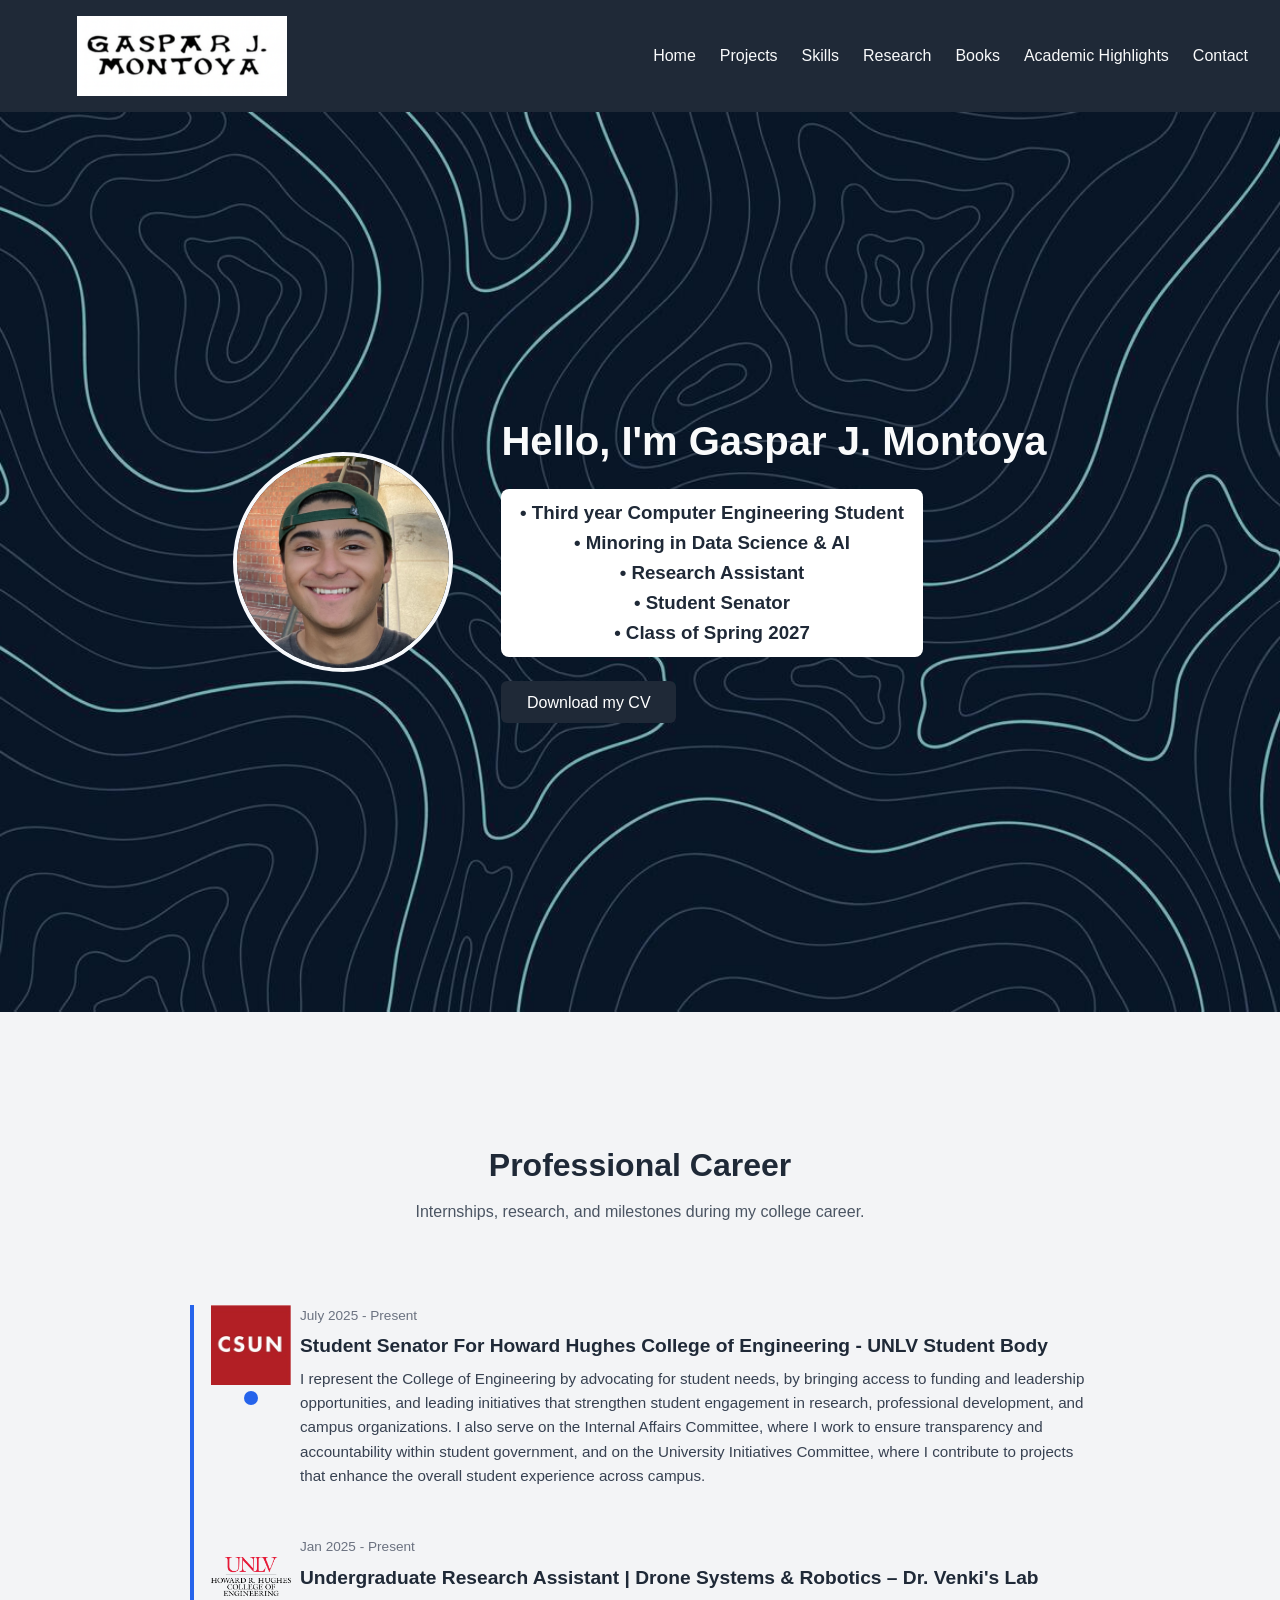
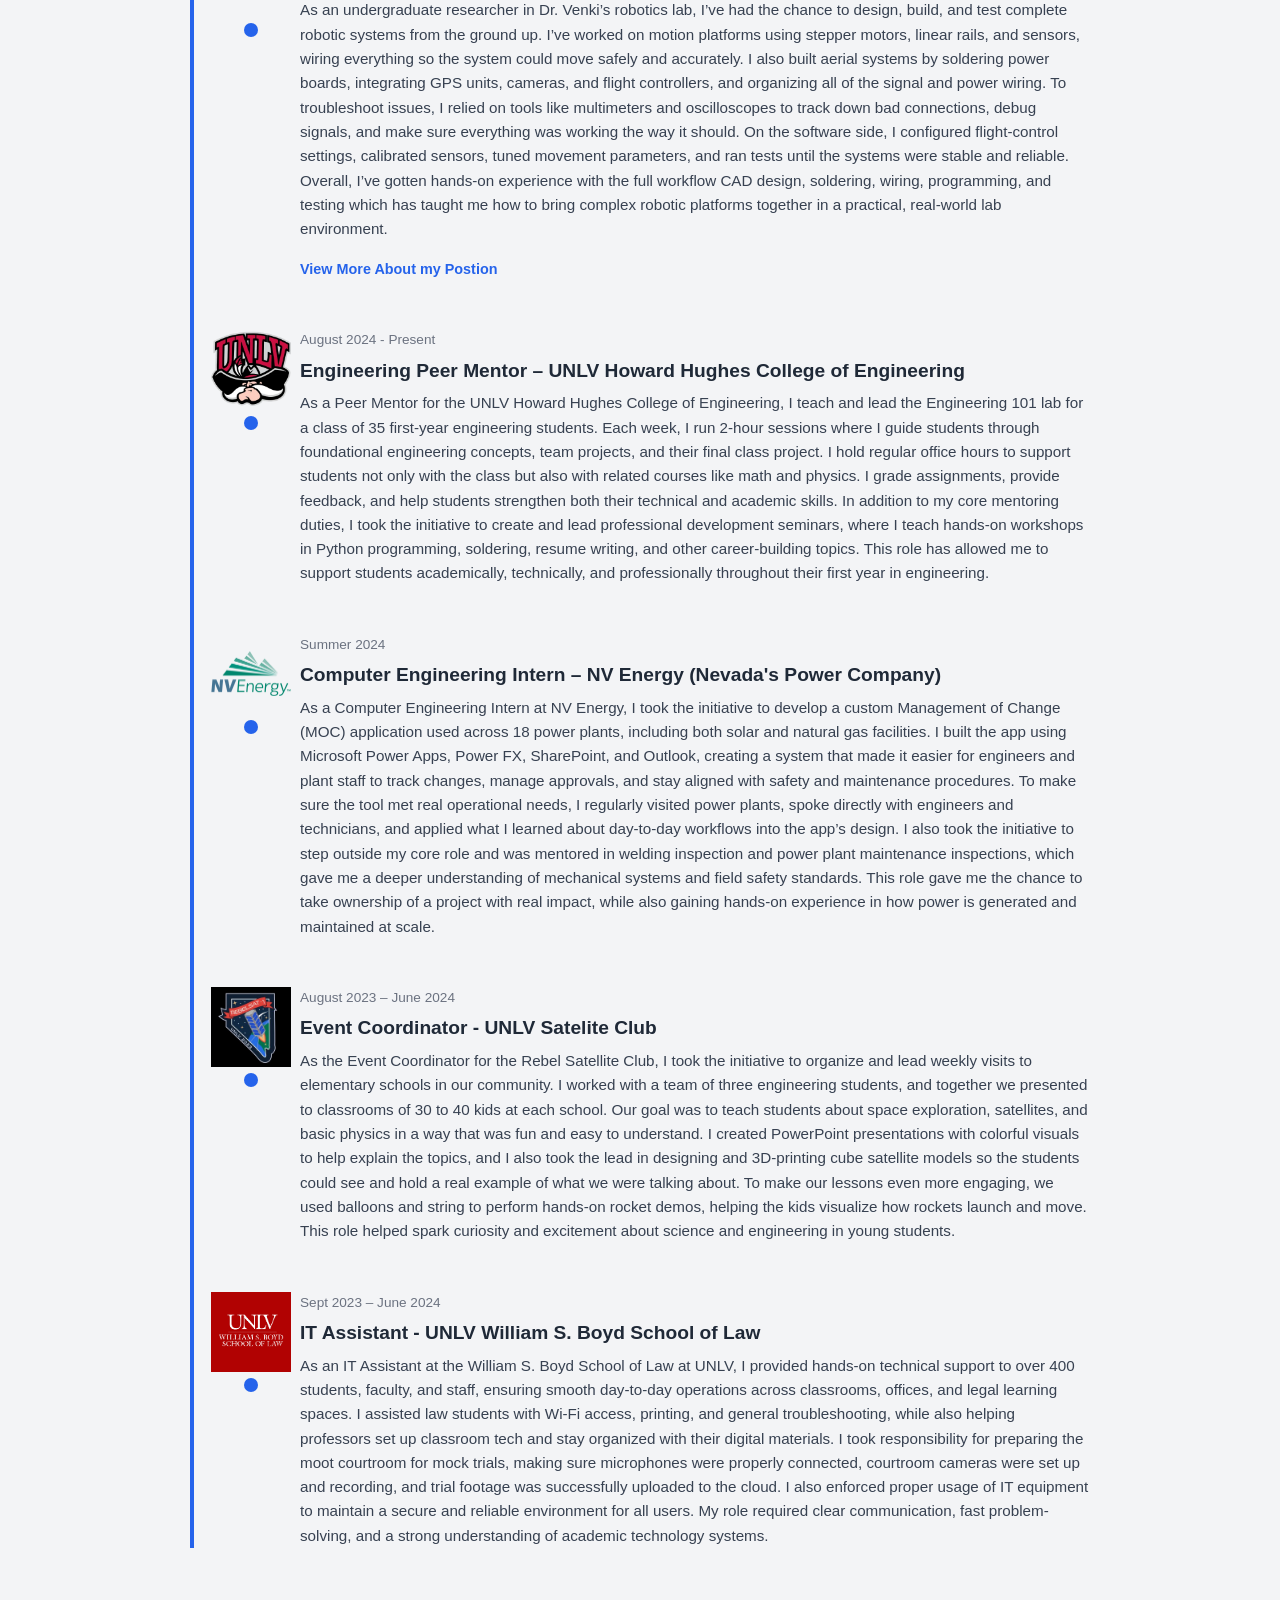
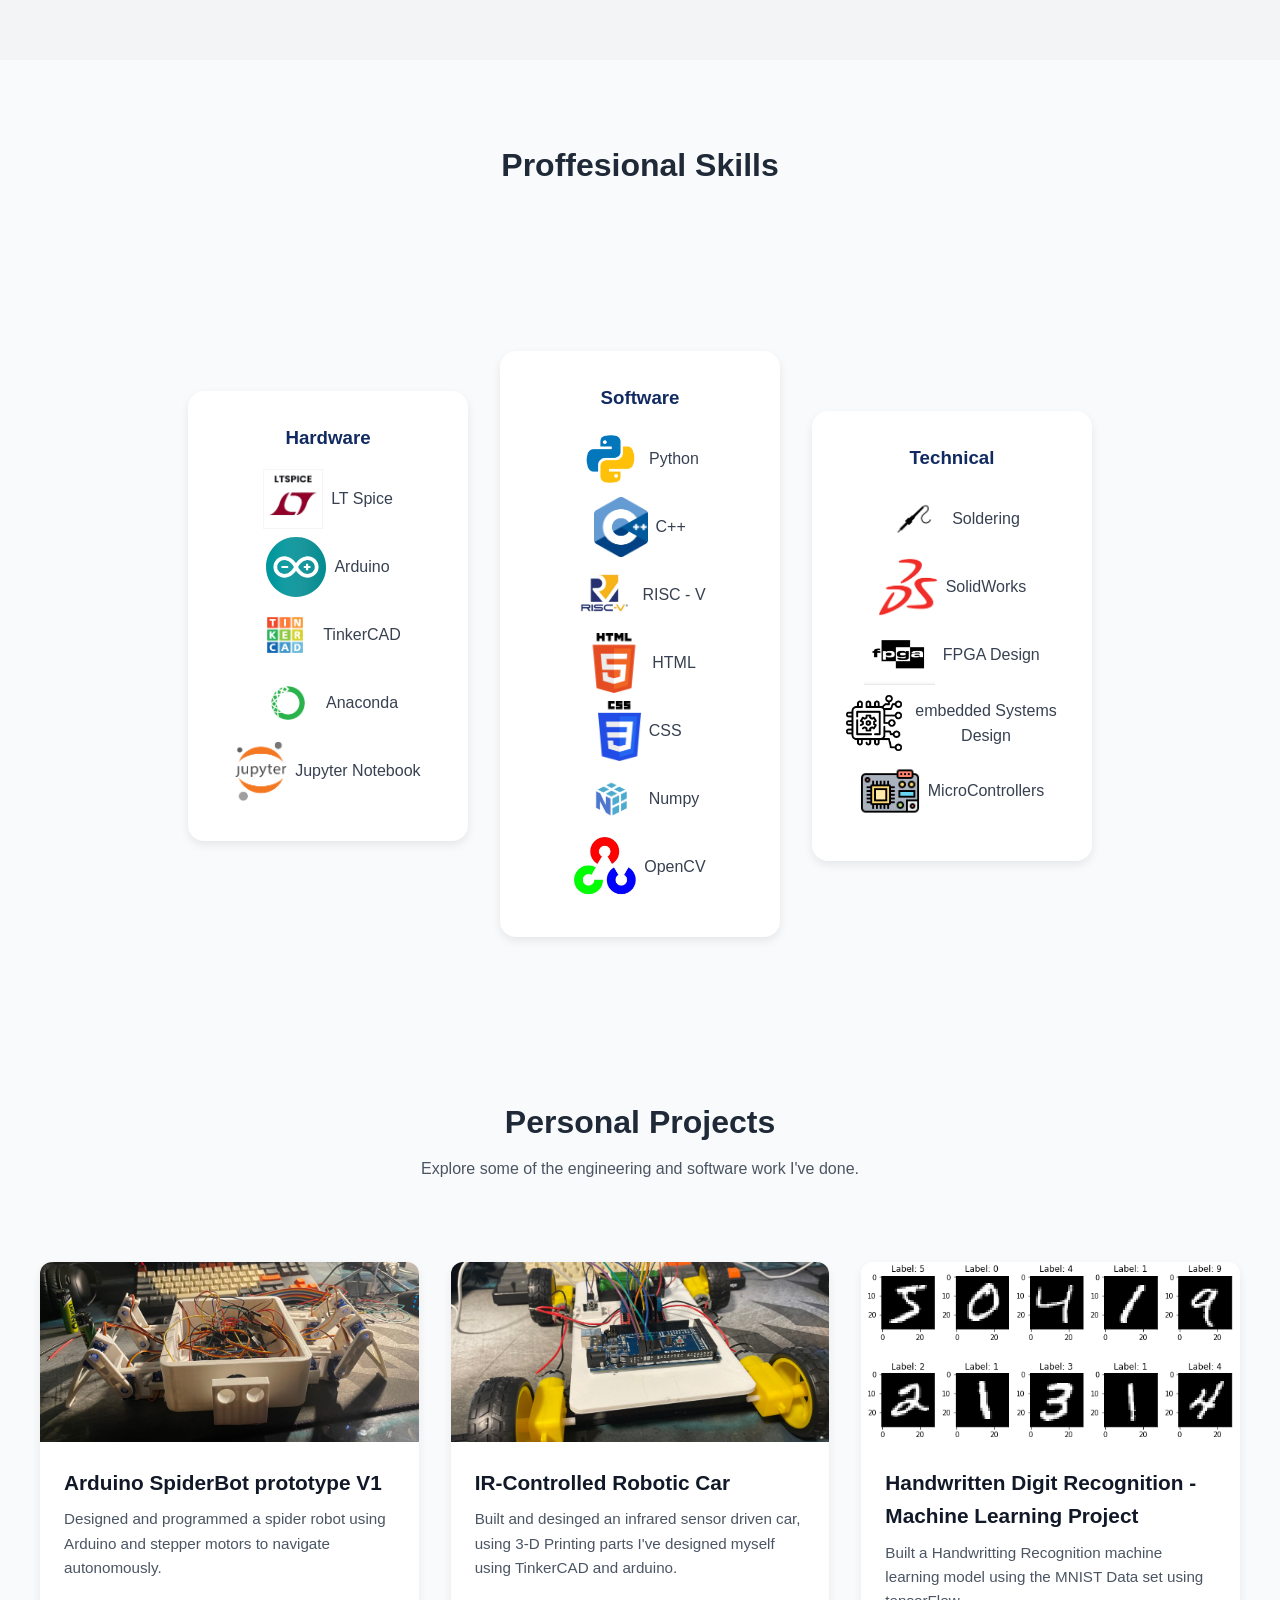
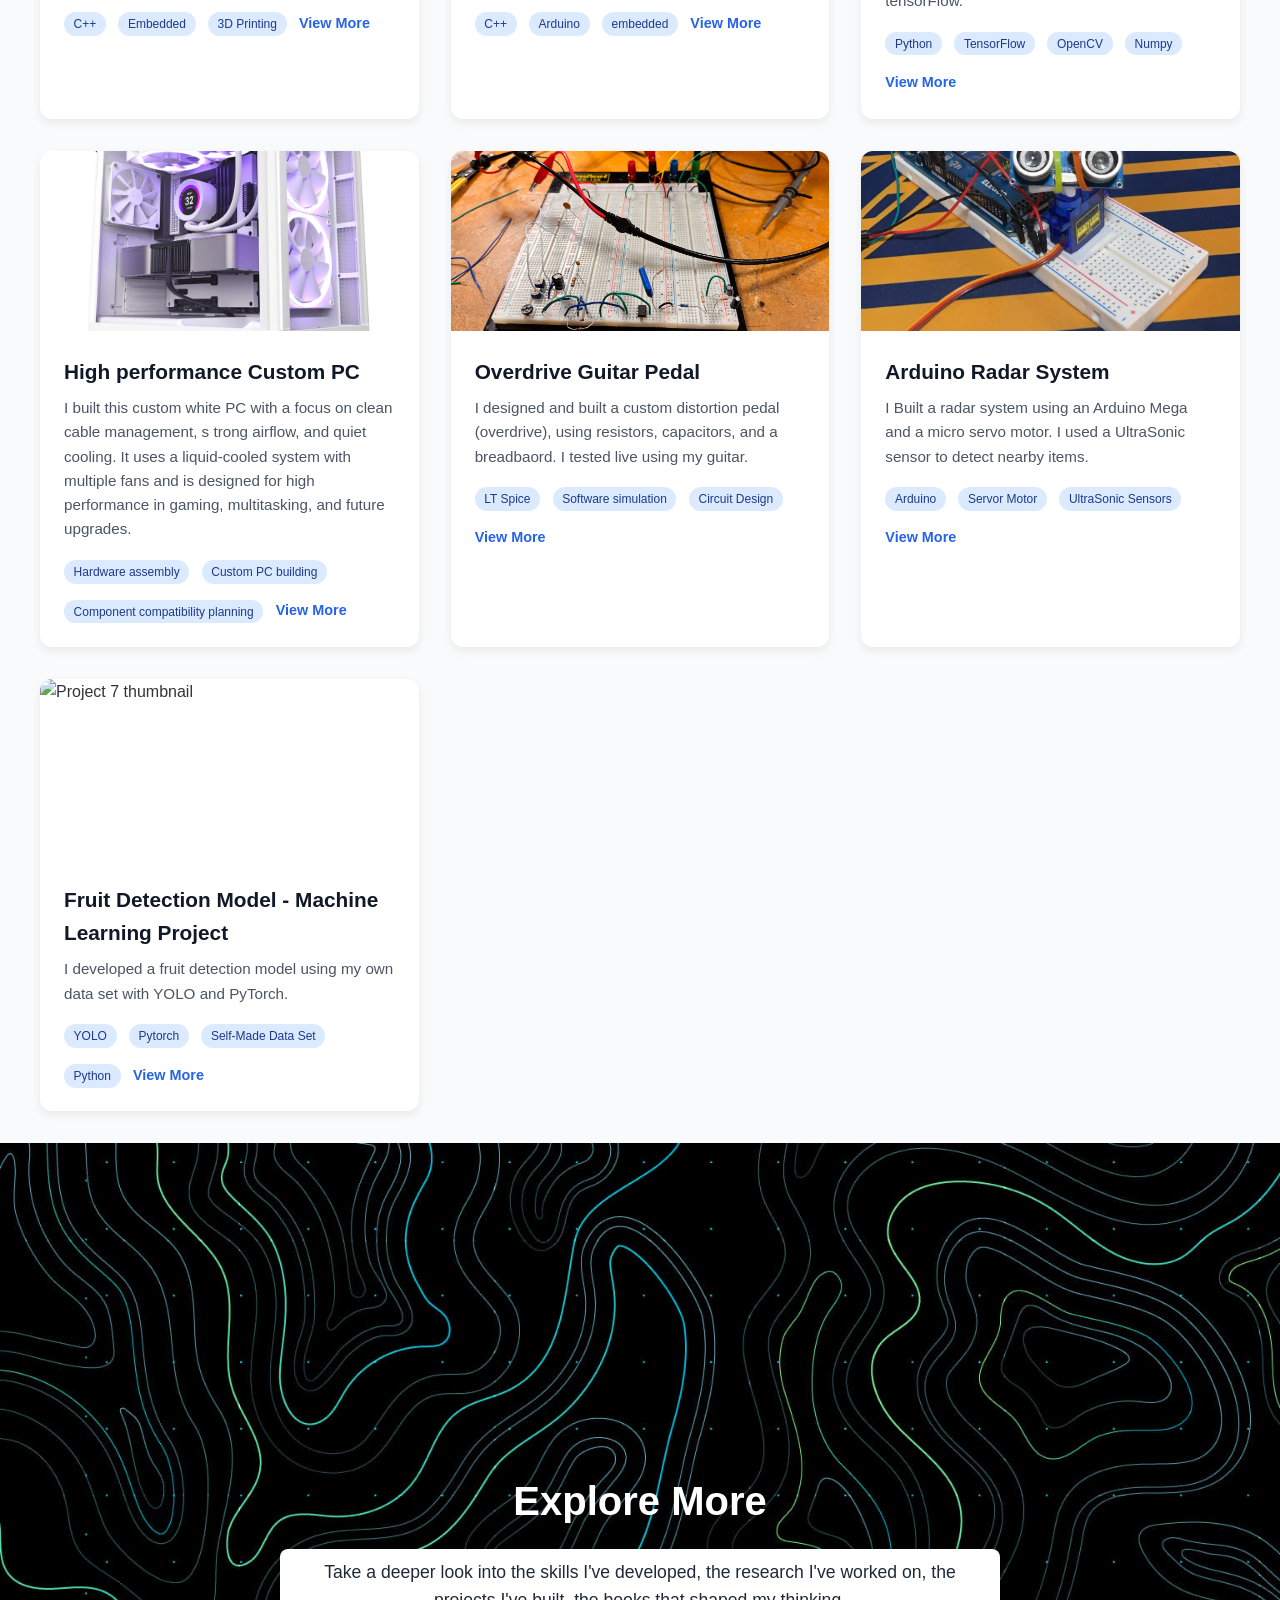
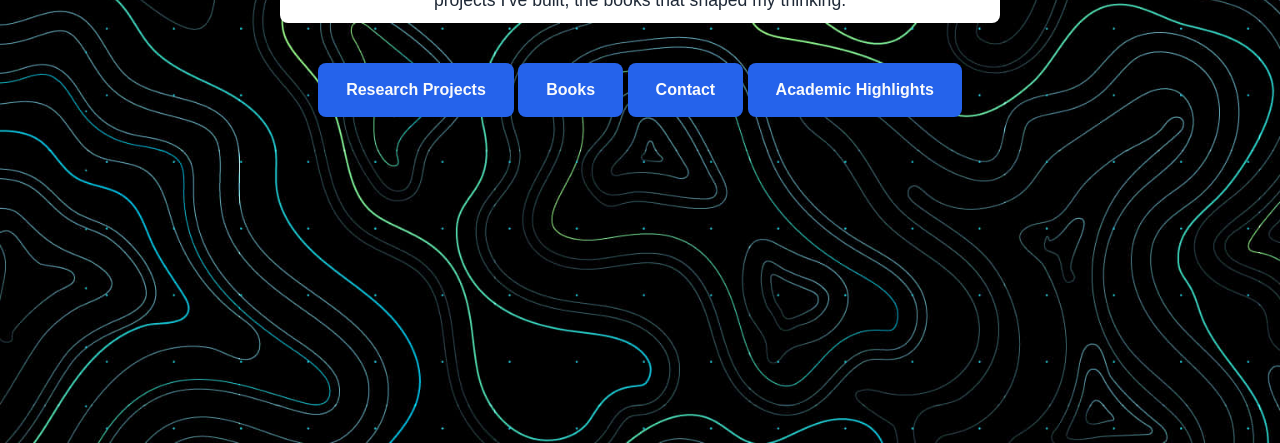
==== website/index.html @ 2b6977e0 "commit One" ====
<!DOCTYPE html>
<html lang="en">

<head>
    <meta charset="UTF-8" />
    <meta name="viewport" content="width=device-width, initial-scale=1.0" />
    <title>Gaspar Montoya | Portfolio</title>
    <link rel="stylesheet" href="style.css" />
</head>

<body>

    <!-- Navigation Bar -->
    <header>
        <nav class="navbar">
            <div class="logo">
                <img src="assets/mylogo2.png" alt="Gaspar J. Montoya Logo">
            </div>
            <ul class="nav-links">
                <li><a href="#Home">Home</a></li>
                <li><a href="#Personal Projects">Projects</a></li>
                <li><a href="#skills">Skills</a></li>
                <li><a href="research.html">Research</a></li>
                <li><a href="books.html">Books</a></li>
                <li><a href="more.html">Academic Highlights</a></li>
                <li><a href="contactme.html">Contact</a></li>
            </ul>
        </nav>
    </header>
    

    <!-- intro Section -->
    <section id="Home" class="hero">
        <div class="hero-content">
            <img src="assets/main_image.jpg" alt="Gaspar Montoya" class="hero-img" />
            <div class="hero-text">
                <h1>Hello, I'm Gaspar J. Montoya</h1>
                <h3 class="highlighted-tagline">
                    <span class="highlighted-text"> • Third year Computer Engineering Student <br> • Minoring in Data Science & AI  <br> •
                        Research Assistant<br> • Student Senator <br> • Class of Spring 2027  </span>
                </h3>

                <a href="assets/Fall 2025 Gaspar J. Montoya Engineering CV.pdf" class="hero-button">Download my CV</a>
            </div>
        </div>
    </section>

</body>

</html>

<!-- Timeline Section -->
<section id="timeline" class="timeline-section">
    <div class="section-title">
        <h2>Professional Career</h2>
        <p>Internships, research, and milestones during my college career.</p>
    </div>


    <div class="timeline-container">

        <div class="timeline-item">
            <div class="timeline-left">
                <img src="assets/CSUN LOGO.jpeg " alt="CSUN logo" class="timeline-logo">
                <div class="timeline-dot"></div>
            </div>
            <div class="timeline-right">
                <div class="timeline-date">July 2025 - Present</div>
                <div class="timeline-content">
                    <h3>Student Senator For Howard Hughes College of Engineering - UNLV Student Body</h3>
                    <p>I represent the College of Engineering by advocating for student needs, 
                        by bringing access to funding and leadership opportunities, and leading 
                        initiatives that strengthen student engagement in research, professional 
                        development, and campus organizations. I also serve on the Internal Affairs 
                        Committee, where I work to ensure transparency and accountability within student government, 
                        and on the University Initiatives Committee, where I contribute to projects that enhance the 
                        overall student experience across campus.</p>
                </div>
            </div>
        </div>
       
        <!--  timeline 1 -->
        <div class="timeline-item">
            <div class="timeline-left">
                <img src="assets/collegelog.png " alt="NV Energy Logo" class="timeline-logo">
                <div class="timeline-dot"></div>
            </div>
            <div class="timeline-right">
                <div class="timeline-date">Jan 2025 - Present</div>
                <div class="timeline-content">
                    <h3>Undergraduate Research Assistant | Drone Systems & Robotics – Dr. Venki's Lab </h3>
                    <p>As an undergraduate researcher in Dr. Venki’s robotics lab, I’ve had the chance to design, 
                        build, and test complete robotic systems from the ground up. I’ve worked on motion platforms 
                        using stepper motors, linear rails, and sensors, wiring everything so the system could move safely 
                        and accurately. I also built aerial systems by soldering power boards, integrating GPS units, 
                        cameras, and flight controllers, and organizing all of the signal and power wiring. To troubleshoot 
                        issues, I relied on tools like multimeters and oscilloscopes to track down bad connections, 
                        debug signals, and make sure everything was working the way it should. On the software side, I 
                        configured flight-control settings, calibrated sensors, tuned movement parameters, and ran tests 
                        until the systems were stable and reliable. Overall, I’ve gotten hands-on experience with the full 
                        workflow CAD design, soldering, wiring, programming, and testing which has taught me how to bring 
                        complex robotic platforms together in a practical, real-world lab environment.</p>
                    <a href="research.html" class="card-link">View More About my Postion</a>
                </div>
            </div>
        </div>

        <!-- Timeline 2 -->
        <div class="timeline-item">
            <div class="timeline-left">
                <img src="assets/unlvlog.webp" alt="UNLV Logo" class="timeline-logo">
                <div class="timeline-dot"></div>
            </div>
            <div class="timeline-right">
                <div class="timeline-date">August 2024 - Present</div>
                <div class="timeline-content">
                    <h3>Engineering Peer Mentor – UNLV Howard Hughes College of Engineering</h3>
                    <p>As a Peer Mentor for the UNLV Howard Hughes College of Engineering,
                        I teach and lead the Engineering 101 lab for a class of 35 first-year engineering
                        students. Each week, I run 2-hour sessions where I guide students through foundational
                        engineering concepts, team projects, and their final class project. I hold regular
                        office hours to support students not only with the class but also with related courses like
                        math and physics. I grade assignments, provide feedback, and help students strengthen
                        both their technical and academic skills. In addition to my core mentoring duties, I took the
                        initiative
                        to create and lead professional development seminars, where I teach hands-on workshops in Python
                        programming,
                        soldering, resume writing, and other career-building topics. This role has allowed me to support
                        students
                        academically, technically, and professionally throughout their first year in engineering.</p>
                </div>
            </div>
        </div>

        <!-- Timeline 3 -->
        <div class="timeline-item">
            <div class="timeline-left">
                <img src="assets/NV_Energy_Logo.svg.png" alt="NV Energy Logo" class="timeline-logo">
                <div class="timeline-dot"></div>
            </div>
            <div class="timeline-right">
                <div class="timeline-date">Summer 2024</div>
                <div class="timeline-content">
                    <h3>Computer Engineering Intern – NV Energy (Nevada's Power Company)</h3>
                    <p>As a Computer Engineering Intern at NV Energy, I took the initiative to develop a
                        custom Management of Change (MOC) application used across 18 power plants, including
                        both solar and natural gas facilities. I built the app using Microsoft Power Apps, Power FX,
                        SharePoint, and Outlook, creating a system that made it easier for engineers and plant staff to
                        track changes, manage approvals, and stay aligned with safety and maintenance procedures. To
                        make
                        sure the tool met real operational needs, I regularly visited power plants, spoke directly with
                        engineers
                        and technicians, and applied what I learned about day-to-day workflows into the app’s design. I
                        also took the initiative to step
                        outside my core role and was mentored in welding inspection and power plant maintenance
                        inspections, which gave me a deeper understanding of mechanical
                        systems and field safety standards. This role gave me the chance to take ownership of a project
                        with real impact,
                        while also gaining hands-on experience in how power is generated and maintained at scale.</p>
                </div>
            </div>
        </div>

        <!-- Timeline 4 -->
        <div class="timeline-item">
            <div class="timeline-left">
                <img src="assets/rebelsat_logo.jpeg" alt="satLogo Logo" class="timeline-logo">
                <div class="timeline-dot"></div>
            </div>
            <div class="timeline-right">
                <div class="timeline-date">August 2023 – June 2024</div>
                <div class="timeline-content">
                    <h3>Event Coordinator - UNLV Satelite Club </h3>
                    <p> As the Event Coordinator for the Rebel Satellite Club,
                        I took the initiative to organize and lead weekly visits to elementary
                        schools in our community. I worked with a team of three engineering students,
                        and together we presented to classrooms of 30 to 40 kids at each school. Our goal was to
                        teach students about space exploration, satellites, and basic physics in a way that was fun
                        and easy to understand. I created PowerPoint presentations with colorful visuals to help explain
                        the topics, and I also took the lead in designing and 3D-printing cube satellite models so the
                        students
                        could see and hold a real example of what we were talking about. To make our lessons even more
                        engaging,
                        we used balloons and string to perform hands-on rocket demos, helping the kids visualize how
                        rockets launch
                        and move. This role helped spark curiosity and excitement about science and engineering
                        in young students. </p>
                </div>
            </div>
        </div>

        <!-- Timeline 5 -->
        <div class="timeline-item">
            <div class="timeline-left">
                <img src="assets/lawlogo.png" alt="UNLV Logo" class="timeline-logo">
                <div class="timeline-dot"></div>
            </div>
            <div class="timeline-right">
                <div class="timeline-date">Sept 2023 – June 2024</div>
                <div class="timeline-content">
                    <h3>IT Assistant - UNLV William S. Boyd School of Law </h3>
                    <p>As an IT Assistant at the William S. Boyd School of Law at UNLV,
                        I provided hands-on technical support to over 400 students, faculty, and staff,
                        ensuring smooth day-to-day operations across classrooms, offices, and legal learning spaces.
                        I assisted law students with Wi-Fi access, printing, and general troubleshooting, while also
                        helping
                        professors set up classroom tech and stay organized with their digital materials. I took
                        responsibility
                        for preparing the moot courtroom for mock trials, making sure microphones were properly
                        connected,
                        courtroom cameras were set up and recording, and trial footage was successfully uploaded to the
                        cloud.
                        I also enforced proper usage of IT equipment to maintain a secure and reliable environment for
                        all users.
                        My role required clear communication, fast problem-solving, and a strong understanding of
                        academic
                        technology systems.</p>
                </div>
            </div>
        </div>




    </div>
</section>

<!-- Skills Section -->

<section id="skills" class="skills-section">
    <h2 class="skills-title">Proffesional Skills</h2>
    <div class="skills-container">
        <!-- Hardware Skills -->
        <div class="skill-box">
            <h3>Hardware</h3>
            <ul>
                <li><img src="assets/LTSpicelogo.webp" alt="LT Logo" class="logo"> LT Spice</li>
                <li><img src="assets/arduinologo.svg" alt="Arduino Logo" class="logo"> Arduino</li>
                <li><img src="assets/tinkercadlogo.png" alt="tinkerCAD Logo" class="logo"> TinkerCAD</li>
                <li><img src="assets/condalogo.png" alt="anacondalogo Logo" class="logo"> Anaconda</li>
                <li><img src="assets/Jupyter_logo.svg.png" alt="Jupyter_logo Logo" class="logo"> Jupyter Notebook</li>
            </ul>
        </div>
        <!-- Software Skills -->
        <div class="skill-box">
            <h3>Software</h3>
            <ul>
                <li><img src="assets/pythonlogo.png" alt="Python Logo" class="logo"> Python</li>
                <li><img src="assets/C++logo.png" alt="C++ Logo" class="logo">C++</li>
                <li><img src="assets/riscvlogo.webp" alt="risc logo" class="logo">RISC - V</li>
                <li><img src="assets/htmllog.png" alt="HTML Logo" class="logo"> HTML</li>
                <li><img src="assets/csslogo.png" alt="CSS Logo" class="logo"> CSS</li>
                <li><img src="assets/NumPylogo.webp" alt="Numpy logo" class="logo">Numpy</li>
                <li><img src="assets/logoopencv.webp" alt="opencvlogo logo" class="logo">OpenCV</li>
            </ul>
        </div>

        <!-- Technical Skills -->
        <div class="skill-box">
            <h3>Technical</h3>
            <ul>
                <li><img src="assets/solderinglogo.jpg" alt="soldering logo" class="logo">Soldering</li>
                <li><img src="assets/solidworks.png" alt="solidworks" class="logo">SolidWorks</li>
                <li><img src="assets/fpgalogo.webp" alt="FPGA logo" class="logo">FPGA Design</li>
                <li><img src="assets/emddeslogo.png" alt="embedded logo" class="logo">embedded Systems Design</li>
                <li><img src="assets/micrologo.png" alt="micro logo" class="logo">MicroControllers</li>
            </ul>
        </div>
    </div>
</section>

<!-- Projects Section -->
<section id="Personal Projects" class="projects-section">
    <div class="section-title">
        <h2>Personal Projects</h2>
        <p>Explore some of the engineering and software work I've done.</p>
    </div>

    <div class="project-grid">
        <!-- Project 1 -->
        <div class="project-card">
            <img src="assets/spiderRobot thumbnail.jpg" alt="Project 1 Thumbnail" />
            <div class="card-content">
                <h3>Arduino SpiderBot prototype V1</h3>
                <p>Designed and programmed a spider robot using Arduino and stepper motors to navigate autonomously.</p>
                <span class="tag">C++</span>
                <span class="tag">Embedded</span>
                <span class="tag">3D Printing</span>
                <a href="project1.html" class="card-link">View More</a>
            </div>
        </div>

        <!-- Project 2 -->
        <div class="project-card">
            <img src="assets/carThumbanil.jpg" alt="Project 2 Thumbnail" />
            <div class="card-content">
                <h3>IR-Controlled Robotic Car</h3>
                <p>Built and desinged an infrared sensor driven car, using 3-D Printing parts I've designed myself using TinkerCAD
                     and arduino.</p>
                <span class="tag">C++</span>
                <span class="tag">Arduino</span>
                <span class="tag">embedded</span>
                <a href="project2.html" class="card-link">View More</a>
            </div>
        </div>
        <!-- Project 3 -->
        <div class="project-card">
            <img src="assets/numlogo.png" alt="Project 3 Thumbnail" />
            <div class="card-content">
                <h3>Handwritten Digit Recognition - Machine Learning Project</h3>
                <p>Built a Handwritting Recognition machine learning model using the MNIST Data set using tensorFlow.
                </p>
                <span class="tag">Python</span>
                <span class="tag">TensorFlow</span>
                <span class="tag">OpenCV</span>
                <span class="tag">Numpy</span>
                <a href="project4.html" class="card-link">View More</a>
            </div>
        </div>
        <!-- Project 4 -->
        <div class="project-card">
            <img src="assets/nzxtcase.webp" alt="Project 3 Thumbnail" />
            <div class="card-content">
                <h3>High performance Custom PC</h3>
                <p>I built this custom white PC with a focus on clean cable management, s
                    trong airflow, and quiet cooling. It uses a liquid-cooled system with multiple fans and
                    is designed for high performance in gaming, multitasking, and future upgrades.</p>
                <span class="tag">Hardware assembly</span>
                <span class="tag">Custom PC building</span>
                <span class="tag">Component compatibility planning</span>
                <a href="project3.html" class="card-link">View More</a>
            </div>
        </div>
        <!-- Project 5 -->
        <div class="project-card">
            <img src="assets/overdrivepedal.jpg" alt="Project 5 Thumbnail"/>
            <div class="card-content">
                <h3>Overdrive Guitar Pedal</h3>
                <p>I designed and built a custom distortion pedal (overdrive), using resistors, capacitors, and a breadbaord. I tested live using my guitar.  </p>
                <span class="tag">LT Spice</span>
                <span class="tag">Software simulation</span>
                <span class="tag">Circuit Design</span>
                <a href="project5.html" class="card-link">View More</a>
            </div>
        </div>
        <!-- Project 6 -->
        <div class="project-card">
            <img src="assets/arduinoradar2.jpg" alt="Project 6 thumbnail"/>
            <div class="card-content">
                <h3>Arduino Radar System</h3>
                <p>I Built a radar system using an Arduino Mega and a micro servo motor. I used a UltraSonic sensor to detect 
                    nearby items.  </p>
                <span class="tag">Arduino</span>
                <span class="tag">Servor Motor</span>
                <span class="tag">UltraSonic Sensors</span>
                <a href="project6.html" class="card-link">View More</a>
            </div>
        </div>
        <!-- Project 7 -->
        <div class="project-card">
            <img src="assets/yolo img 7.jpg" alt="Project 7 thumbnail"/>
            <div class="card-content">
                <h3>Fruit Detection Model - Machine Learning Project</h3>
                <p>I developed a fruit detection model using my own data set with YOLO and PyTorch. </p>
                <span class="tag">YOLO</span>
                <span class="tag">Pytorch</span>
                <span class="tag">Self-Made Data Set</span>
                <span class="tag">Python</span>
                <a href="project7.html" class="card-link">View More</a>
            </div>
        </div>

    </div>
</section>
<!-- Full-Width Transition Section -->
<section id="transition-to-research" class="section-break">
    <div class="section-break-content">
        <h2>Explore More</h2>
        <p>
            <span class="highlighted-text">
                Take a deeper look into the skills I've developed, the research I've worked on,
                the projects I've built, the books that shaped my thinking.
            </span>
        </p>
        <a href="research.html" class="section-break-btn">Research Projects</a>
        <a href="books.html" class="section-break-btn">Books</a>
        <a href="contactme.html" class="section-break-btn">Contact</a>
        <a href="more.html" class="section-break-btn">Academic Highlights</a>
    </div>
</section>
---- website/style.css ----
/* Reset + Base Styles */
* {
    margin: 0;
    padding: 0;
    box-sizing: border-box;
    font-family: 'Segoe UI', sans-serif;
}

body {
    background-color: #f7f9fc;
    color: #333;
    line-height: 1.6;
}

/* Navbar */

/* Logo image scaling */
.logo img {
  width: 300px;      
  height: 80px;       
  object-fit: contain;
  display: block;
}


.navbar {
    display: flex;
    justify-content: space-between;
    align-items: center;
    background-color: #1f2937;
    padding: 1rem 2rem;
    position: sticky;
    top: 0;
    z-index: 100;
}

.navbar .logo {
    color: #fff;
    font-size: 1.5rem;
    font-weight: bold;
}

.nav-links {
    list-style: none;
    display: flex;
    gap: 1.5rem;
    color :#111827
}

.nav-links a {
    text-decoration: none;
    color: #f9fafb;
    font-weight: 500;
    transition: color 0.3s;
}

.nav-links a:hover {
    color: #38bdf8;
}

/* Hero Section */

.highlighted-text {
    background-color: white;
    padding: 0.2em 0.5em;
    border-radius: 5px;
    color: #1f2937; 
    display: inline-block;
  }
  
.hero {
    height: 100vh;
    display: flex;
    justify-content: center;
    align-items: center;
    padding: 2rem;
    position: relative;
    background: url('assets/background.jpg') center center / cover no-repeat;
    color: #f9fafb;
}


.hero-content {
    display: flex;
    flex-direction: row;
    align-items: center;
    max-width: 1000px;
    gap: 3rem;
    flex-wrap: wrap;
}

.hero-img {
    width: 220px;
    height: 220px;
    border-radius: 50%;
    object-fit: cover;
    border: 4px solid #f7f9fc;
}

.hero-text h1 {
    font-size: 2.5rem;
    margin-bottom: 1rem;
}

.hero-text p {
    font-size: 1.2rem;
    margin-bottom: 1.5rem;
    color: #f7f9fc;
}

.hero-section {
    display: flex;
    flex-direction: column;
    align-items: center;
    justify-content: center;
    height: 100vh; /* full screen */
    text-align: center;
    padding: 2rem;
    box-sizing: border-box;
  }
  
  .highlighted-tagline {
    margin-bottom: 2rem; /* space between tagline and button */
  }
  
  .highlighted-text {
    background-color: white;
    padding: 0.3em 0.7em;
    border-radius: 6px;
    color: #1f2937;
    display: inline-block;
  }
  
  .hero-button {
    padding: 0.8rem 1.6rem;
    font-size: 1rem;
    background-color: #1f2937;
    color: white;
    border: none;
    border-radius: 6px;
    cursor: pointer;
    text-decoration: none;
    transition: background 0.3s ease;
  }
  

/* Section Titles */
.section-title {
    text-align: center;
    padding: 4rem 1rem 2rem;
}

.section-title h2 {
    font-size: 2rem;
    color: #1f2937;
    margin-bottom: 0.5rem;
}

.section-title p {
    color: #4b5563;
    font-size: 1rem;
}

/* Project Grid */
.projects-section {
    background: #f9fafb;
    padding: 2rem;
}

.project-grid {
    display: grid;
    gap: 2rem;
    grid-template-columns: repeat(auto-fit, minmax(300px, 1fr));
    max-width: 1200px;
    margin: auto;
}

/* Project Card */

.journey-grid {
    display: grid;
    grid-template-columns: repeat(3, 1fr);
  
    gap: 2rem;
    max-width: 1200px;
    margin: auto;
}

@media (max-width: 900px) {
    .journey-grid {
        grid-template-columns: repeat(2, 1fr);
        
    }
}

@media (max-width: 600px) {
    .journey-grid {
        grid-template-columns: 1fr;
      
    }
}

.project-card {
    background: #fff;
    border-radius: 12px;
    box-shadow: 0 4px 10px rgba(0, 0, 0, 0.07);
    overflow: hidden;
    display: flex;
    flex-direction: column;
    transition: transform 0.3s ease;
}

.project-card:hover {
    transform: translateY(-5px);
}

.project-card img {
    width: 100%;
    height: 180px;
    object-fit: cover;
}

.card-content {
    padding: 1.5rem;
}

.card-content h3 {
    font-size: 1.3rem;
    color: #111827;
    margin-bottom: 0.5rem;
}

.card-content p {
    font-size: 0.95rem;
    color: #4b5563;
    margin-bottom: 1rem;
}

.tag {
    background-color: #dbeafe;
    color: #1e3a8a;
    font-size: 0.75rem;
    padding: 0.3rem 0.6rem;
    margin-right: 0.5rem;
    border-radius: 999px;
}

.card-link {
    display: inline-block;
    margin-top: 1rem;
    text-decoration: none;
    color: #2563eb;
    font-weight: bold;
    font-size: 0.9rem;
}

.card-link:hover {
    text-decoration: underline;
}

/* Timeline Section */
.timeline-section {
    background-color: #f3f4f6;
    padding: 4rem 1rem;
}

.timeline-container {
    max-width: 900px;
    margin: auto;
    position: relative;
    border-left: 4px solid #2563eb;
    padding-left: 2rem;
}

.timeline-item {
    display: flex;
    align-items: flex-start;
    margin-bottom: 3rem;
    position: relative;
}

.timeline-left {
    position: relative;
    margin-right: 1.5rem;
    display: flex;
    flex-direction: column;
    align-items: center;
    width: 50px;
    flex-shrink: 0;
}

.timeline-logo {
    width: 80px;
    height: 80px;
    object-fit: contain;
    margin-bottom: 0.4rem;
}

.timeline-dot {
    width: 14px;
    height: 14px;
    background-color: #2563eb;
    border-radius: 50%;
}

.timeline-right {
    flex: 1;
}

.timeline-date {
    font-size: 0.85rem;
    color: #6b7280;
    margin-bottom: 0.3rem;
}

.timeline-content h3 {
    font-size: 1.2rem;
    color: #1f2937;
    margin-bottom: 0.3rem;
}

.timeline-content p {
    font-size: 0.95rem;
    color: #374151;
}

/* skills page */ 

.skills-title {
    font-size: 2rem;
    text-align: center;
    margin-top: 1rem;
    margin-bottom: 10rem;
    color: #1f2937;
  }
  

.skills-section {
    width: 100%;
    min-height: 100vh;
    background-color: #f9fafb;
    display: flex;
    flex-direction: column;
    align-items: center;
    justify-content: center;
    padding: 4rem 2rem;
    box-sizing: border-box;
  }

  .skills-container {
    display: flex;
    justify-content: center;
    align-items: flex-start;
    gap: 2rem;
    flex-wrap: wrap;
  }
  
  .skill-box {
    background-color: #ffffff;
    border-radius: 1rem;
    box-shadow: 0 4px 10px rgba(0, 0, 0, 0.08);
    padding: 2rem;
    width: 280px;
    transition: transform 0.2s;
    text-align: center;
  }


  
  /* Staggered positioning */
  .skill-box:nth-child(1) {
    margin-top: 40px;
  }
  
  .skill-box:nth-child(2) {
    margin-top: 0;
  }
  
  .skill-box:nth-child(3) {
    margin-top: 60px;
  }
  

  .skill-box:hover {
    transform: translateY(-5px);
  }

  .skill-box h3 {
    margin-bottom: 1rem;
    color: #112a61;
  }

  .skill-box ul {
    list-style: none;
    padding: 0;
    margin: 0;
    color: #374151;
  }

  .skill-box ul li {
    margin: 0.5rem 0;
    display: flex;
    align-items: center;
    justify-content: center;
  }

  .skill-box ul li img.logo {
    height: 60px; /*  skill logos */
    margin-right: 8px;
  }

  
/* Porjects page */

.project-detail {
    padding: 3rem 1rem;
    max-width: 900px;
    margin: auto;
}

.project-header h1 {
    font-size: 2rem;
    color: #1f2937;
    margin-bottom: 0.5rem;
}

.project-tags {
    color: #4b5563;
    font-size: 0.9rem;
    margin-bottom: 1.5rem;
}

.project-media img,
.project-media video {
    width: 100%;
    border-radius: 8px;
    margin-bottom: 2rem;
}

.project-description h2 {
    margin-top: 2rem;
    margin-bottom: 0.75rem;
    color: #1f2937;
}

.project-description p,
.project-description ul {
    color: #374151;
    font-size: 1rem;
    margin-bottom: 1.25rem;
}

.project-description ul li {
    list-style: disc;
    margin-left: 1.5rem;
    margin-bottom: 0.5rem;
}

/* Porjects media */

/* Media Gallery Grid */
.project-media-gallery {
    padding: 2rem 1rem;
    max-width: 1100px;
    margin: auto;
}

.gallery-grid {
    display: grid;
    grid-template-columns: repeat(auto-fit, minmax(320px, 1fr));
    gap: 1.75rem;
}

.media-item img,
.media-item video {
    width: 100%;
    border-radius: 10px;
    object-fit: cover;
    max-height: 400px;
    box-shadow: 0 4px 10px rgba(0, 0, 0, 0.1);
}

/* last section */
.section-break {
    height: 100vh;
    display: flex;
    background: url('assets/lastbround.jpg') center center / cover no-repeat;
    color: #f9fafb;
    padding: 7rem 2rem;
    text-align: center;
    justify-content: center;
    align-items: center;
    min-height: 90vh;
}

.section-break-content {
    max-width: 800px;
}

.section-break h2 {
    font-size: 2.5rem;
    margin-bottom: 1rem;
    color: #ffffff;
}

.section-break p {
    font-size: 1.1rem;
    color: #d1d5db;
    margin-bottom: 2.5rem;
    line-height: 1.6;
}

.section-break-btn {
    display: inline-block;
    background-color: #2563eb;
    color: #f9fafb;
    padding: 0.9rem 1.75rem;
    border-radius: 8px;
    font-size: 1rem;
    font-weight: 600;
    text-decoration: none;
    transition: background-color 0.3s ease;
}

.section-break-btn:hover {
    background-color: #1d4ed8;
}

.highlighted-text {
    background-color: white;
    color: #1f2937;
    padding: 0.5em 1em;
    border-radius: 8px;
    display: inline-block;
    max-width: 90%;
    text-align: center;
  }
  
  .highlighted-line {
    text-align: center;
    margin-bottom: 2rem; /* pushes buttons downward */
  }

  .highlighted-text {
    background-color: white;
    color: #1f2937;
    padding: 0.5em 1em;
    border-radius: 8px;
    display: inline-block;
  }
  
  

/* Page Header */
.page-header {
    text-align: center;
    padding: 4rem 2rem;
    background-color: #f3f4f6;
  }
  
  .page-header h1 {
    font-size: 2.5rem;
    color: #1f2937;
    margin-bottom: 0.5rem;
  }
  
  .page-header p {
    font-size: 1.1rem;
    color: #4b5563;
  }
  
  /* Page Header */
.page-header {
    text-align: center;
    padding: 4rem 2rem;
    background-color: #f3f4f6;
  }
  
  .page-header h1 {
    font-size: 2.5rem;
    color: #1f2937;
    margin-bottom: 0.5rem;
  }
  
  .page-header p {
    font-size: 1.1rem;
    color: #4b5563;
  }
  
  /* Research  Section */
  .research-entry {
    max-width: 900px;
    margin: 4rem auto;
    padding: 0 2rem;
    overflow: hidden;
  }
  
  /* Floated first image */
  .media-wrapper {
    float: left;
    width: 280px;
    margin-right: 2rem;
    margin-bottom: 1rem;
  }
  
  .media-wrapper img {
    width: 100%;
    max-width: 600px;
    height: auto;
    border-radius: 10px;
    object-fit: cover;
    box-shadow: 0 4px 10px rgba(0, 0, 0, 0.05);
  }
  
  
  /* Main text section */
  .text-content {
    overflow: hidden;
  }
  
  .text-content h2 {
    font-size: 1.6rem;
    margin-bottom: 0.75rem;
    color: #1f2937;
  }

  
  .text-content p {
    font-size: 1rem;
    color: #374151;
    margin-bottom: 1rem;
    line-height: 1.6;
  }
  
  .research-tags {
    margin-bottom: 1rem;
  }
  
  .research-tags .tag {
    background-color: #dbeafe;
    color: #1e3a8a;
    font-size: 0.75rem;
    padding: 0.3rem 0.6rem;
    border-radius: 999px;
    margin-right: 0.5rem;
    display: inline-block;
  }
  
  .research-link {
    font-weight: bold;
    font-size: 0.95rem;
    color: #2563eb;
    text-decoration: none;
  }
  
  .research-link:hover {
    text-decoration: underline;
  }
  
  /* Gallery underneath */
  .media-gallery {
    clear: both;
    display: flex;
    flex-wrap: wrap;
    gap: 1rem;
    justify-content: flex-start;
  }
  
  .media-gallery img,
  .media-gallery video {
    width: calc(50% - 0.5rem);
    height: 300px;
    object-fit: cover;
    border-radius: 10px;
  }
  
  
  /* Mobile */
  @media (max-width: 768px) {
    .media-wrapper {
      float: none;
      width: 100%;
      margin-right: 0;
      max-height: 250px;
    }
  }
  

  /* Book Section */ 

  .books-section {
    padding: 4rem 2rem;
    max-width: 1000px;
    margin: auto;
  }
  
  .section-title {
    font-size: 2.8rem;
    margin-bottom: 3rem;
    text-align: center;
    color: #1f2937;
  }
  
  .book-entry {
    display: flex;
    align-items: flex-start;
    gap: 2rem;
    margin-bottom: 4rem;
    flex-wrap: wrap;
  }
  
  .book-cover {
    width: 180px;
    height: auto;
    box-shadow: 0 4px 12px rgba(0,0,0,0.1);
    border-radius: 0.5rem;
  }
  
  .book-thoughts {
    flex: 1;
    min-width: 250px;
  }
  
  .book-thoughts h2 {
    font-size: 1.5rem;
    margin-bottom: 0.75rem;
  }
  
  .book-thoughts p {
    font-size: 1rem;
    line-height: 1.6;
    color: #374151;
  }
  
/* contact me page */ 

.contact-section {
    min-height: 100vh;
    padding: 4rem 2rem;
    display: flex;
    flex-direction: column;
    align-items: center;
    background-color: #f3f4f6;
  }
  
  .contact-title {
    font-size: 3rem;
    color: #1f2937;
    margin-bottom: 3rem;
    text-align: center;
  }
  
  .contact-info {
    display: flex;
    flex-direction: column;
    gap: 2rem;
    width: 100%;
    max-width: 600px;
    text-align: center;
  }
  
  .contact-item h3 {
    color: #2563eb;
    font-size: 1.2rem;
    margin-bottom: 0.5rem;
  }
  
  .contact-item p {
    font-size: 1rem;
    color: #143262;
  }

  /* More PAge */ 

  .academia-section {
    min-height: 100vh;
    padding: 4rem 2rem;
    background-color: #fdfdfd;
    max-width: 1000px;
    margin: auto;
  }
  
  .academia-title {
    text-align: center;
    font-size: 3rem;
    margin-bottom: 3rem;
    color: #1f2937;
  }
  
  .academia-category {
    margin-bottom: 3rem;
  }
  
  .academia-category h2 {
    font-size: 1.8rem;
    color: #143262;
    margin-bottom: 1rem;
  }
  
  .academia-category ul {
    list-style: disc;
    padding-left: 1.5rem;
    color: #374151;
    font-size: 1rem;
    line-height: 1.7;
  }
  
  .academia-category a {
    text-decoration: underline;
    color: #143262;
  }
  
  .feature-entry {
    display: flex;
    gap: 2rem;
    margin-bottom: 2.5rem;
    flex-wrap: wrap;
    align-items: flex-start;
  }
  
  .feature-img {
    width: 500px;
    height: auto;
    border-radius: 0.5rem;
    box-shadow: 0 4px 10px rgba(0,0,0,0.08);
  }
  
  .feature-text {
    flex: 1;
    min-width: 250px;
  }
  
  .feature-text h3 {
    font-size: 1.3rem;
    margin-bottom: 0.5rem;
    color: #1f2937;
  }
  
  .feature-text p {
    font-size: 1rem;
    color: #374151;
    line-height: 1.6;
    margin-bottom: 0.5rem;
  }
  
  .feature-text a {
    color: #143262;
    text-decoration: underline;
    font-weight: 500;
  }
  

  /* LT Spice Section  */
  
  .LTSpice-entry {
    width: 500px;
    height: auto;
    box-shadow: 0 4px 12px rgba(0,0,0,0.1);
    border-radius: 0.5rem;
  }
  
  .LTSpice-Explnations {
    flex: 1;
    min-width: 250px;
  }
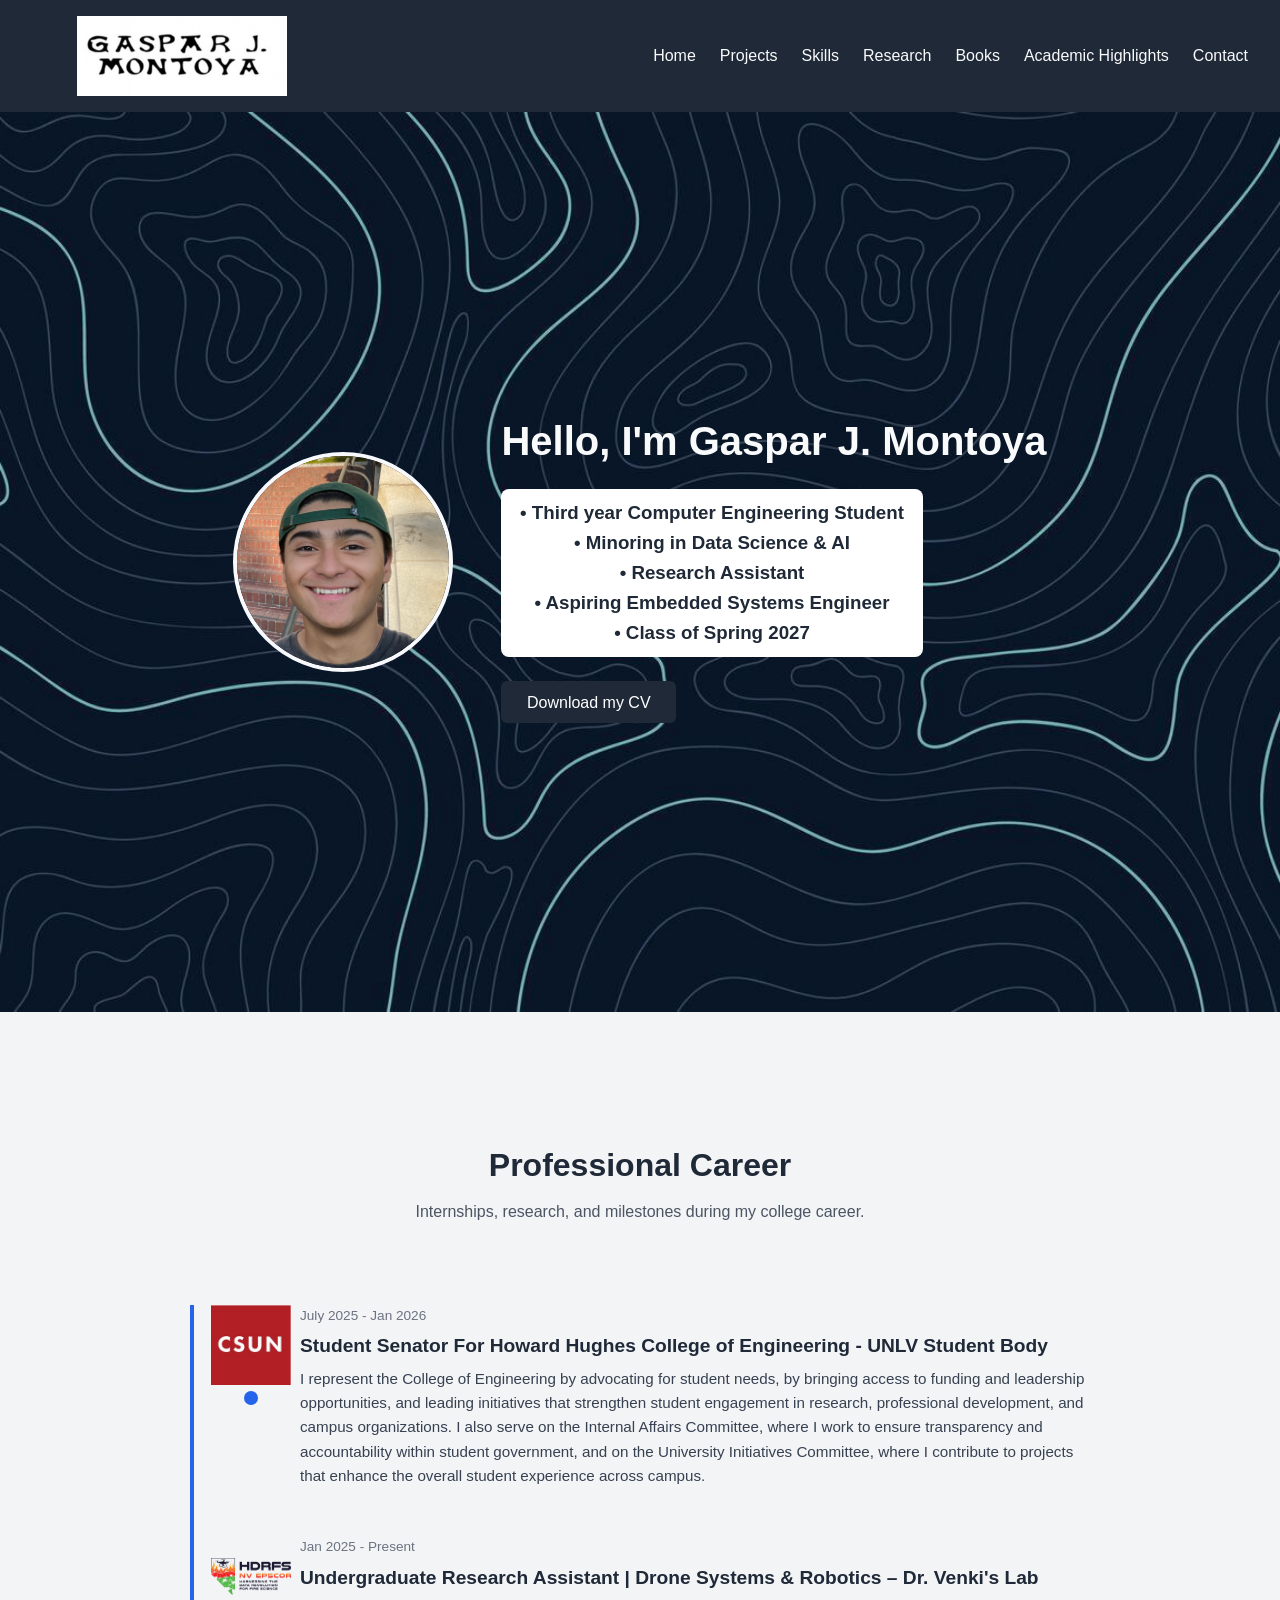
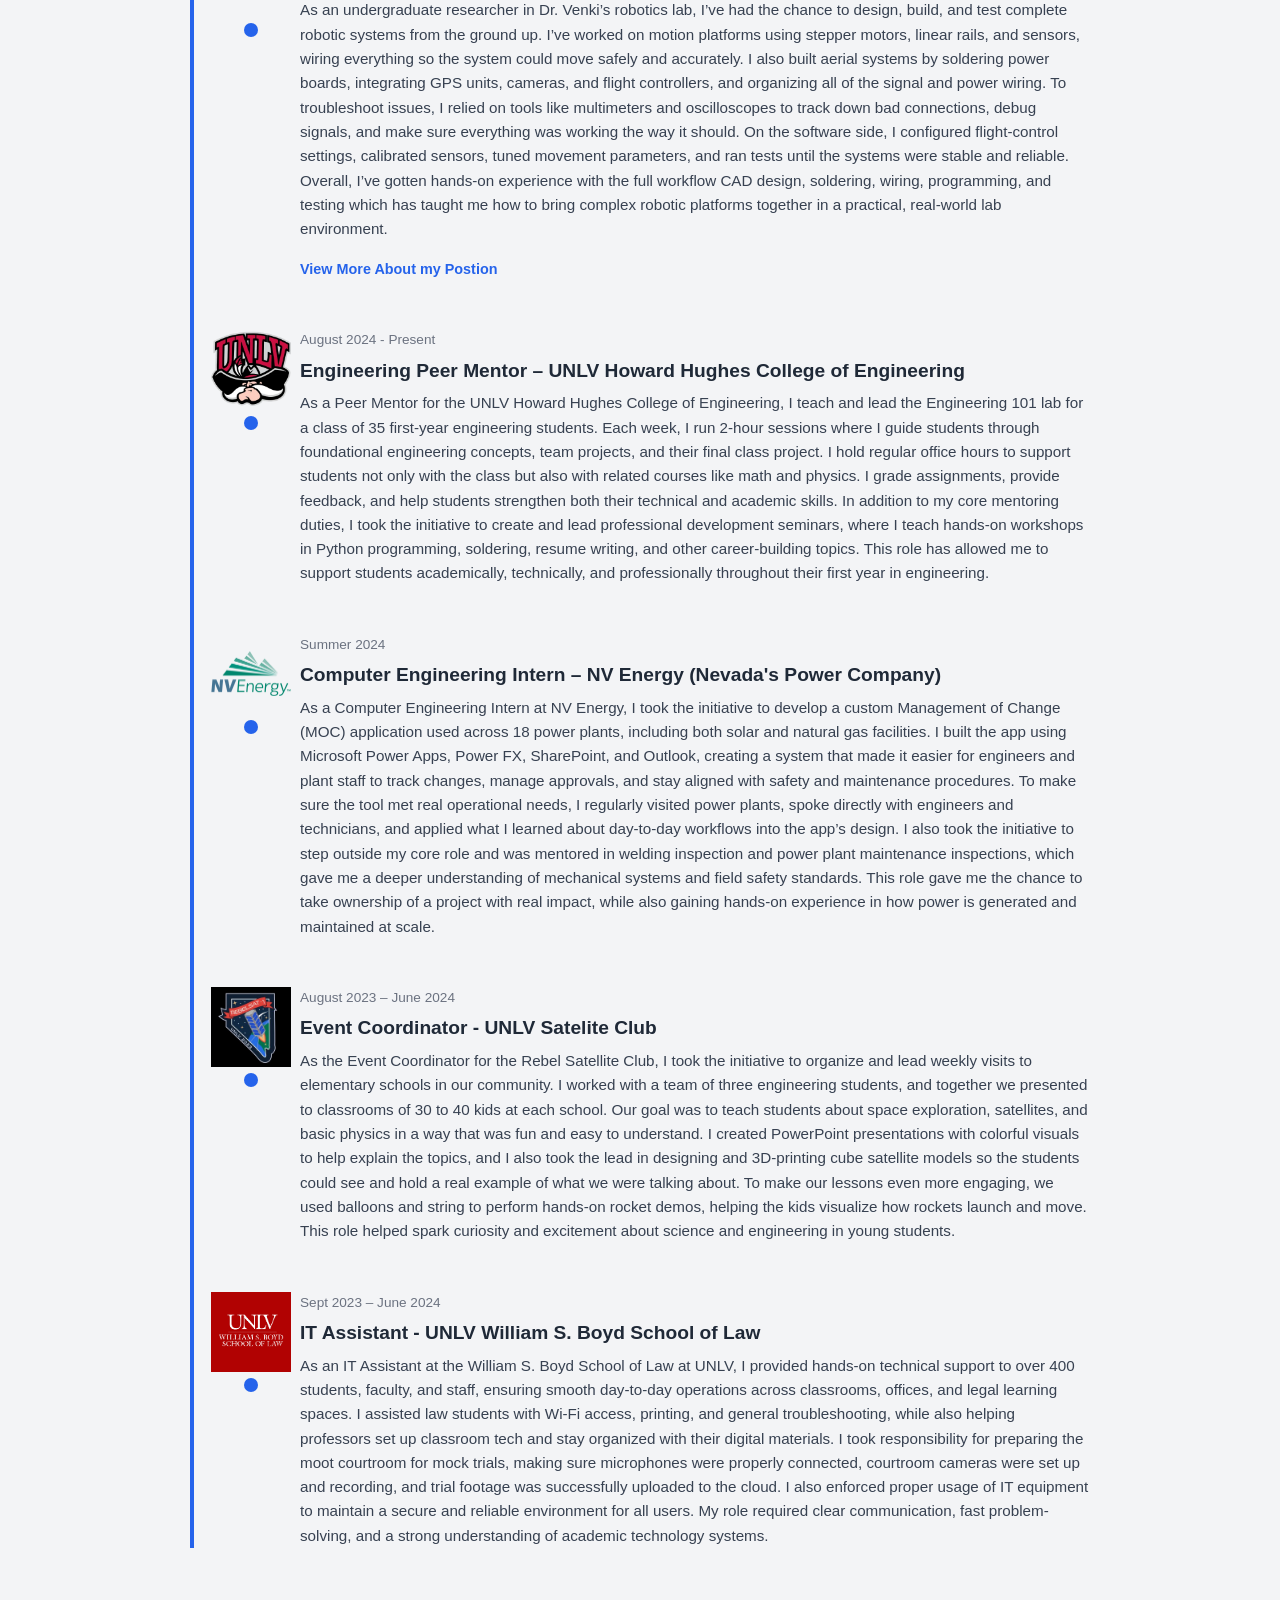
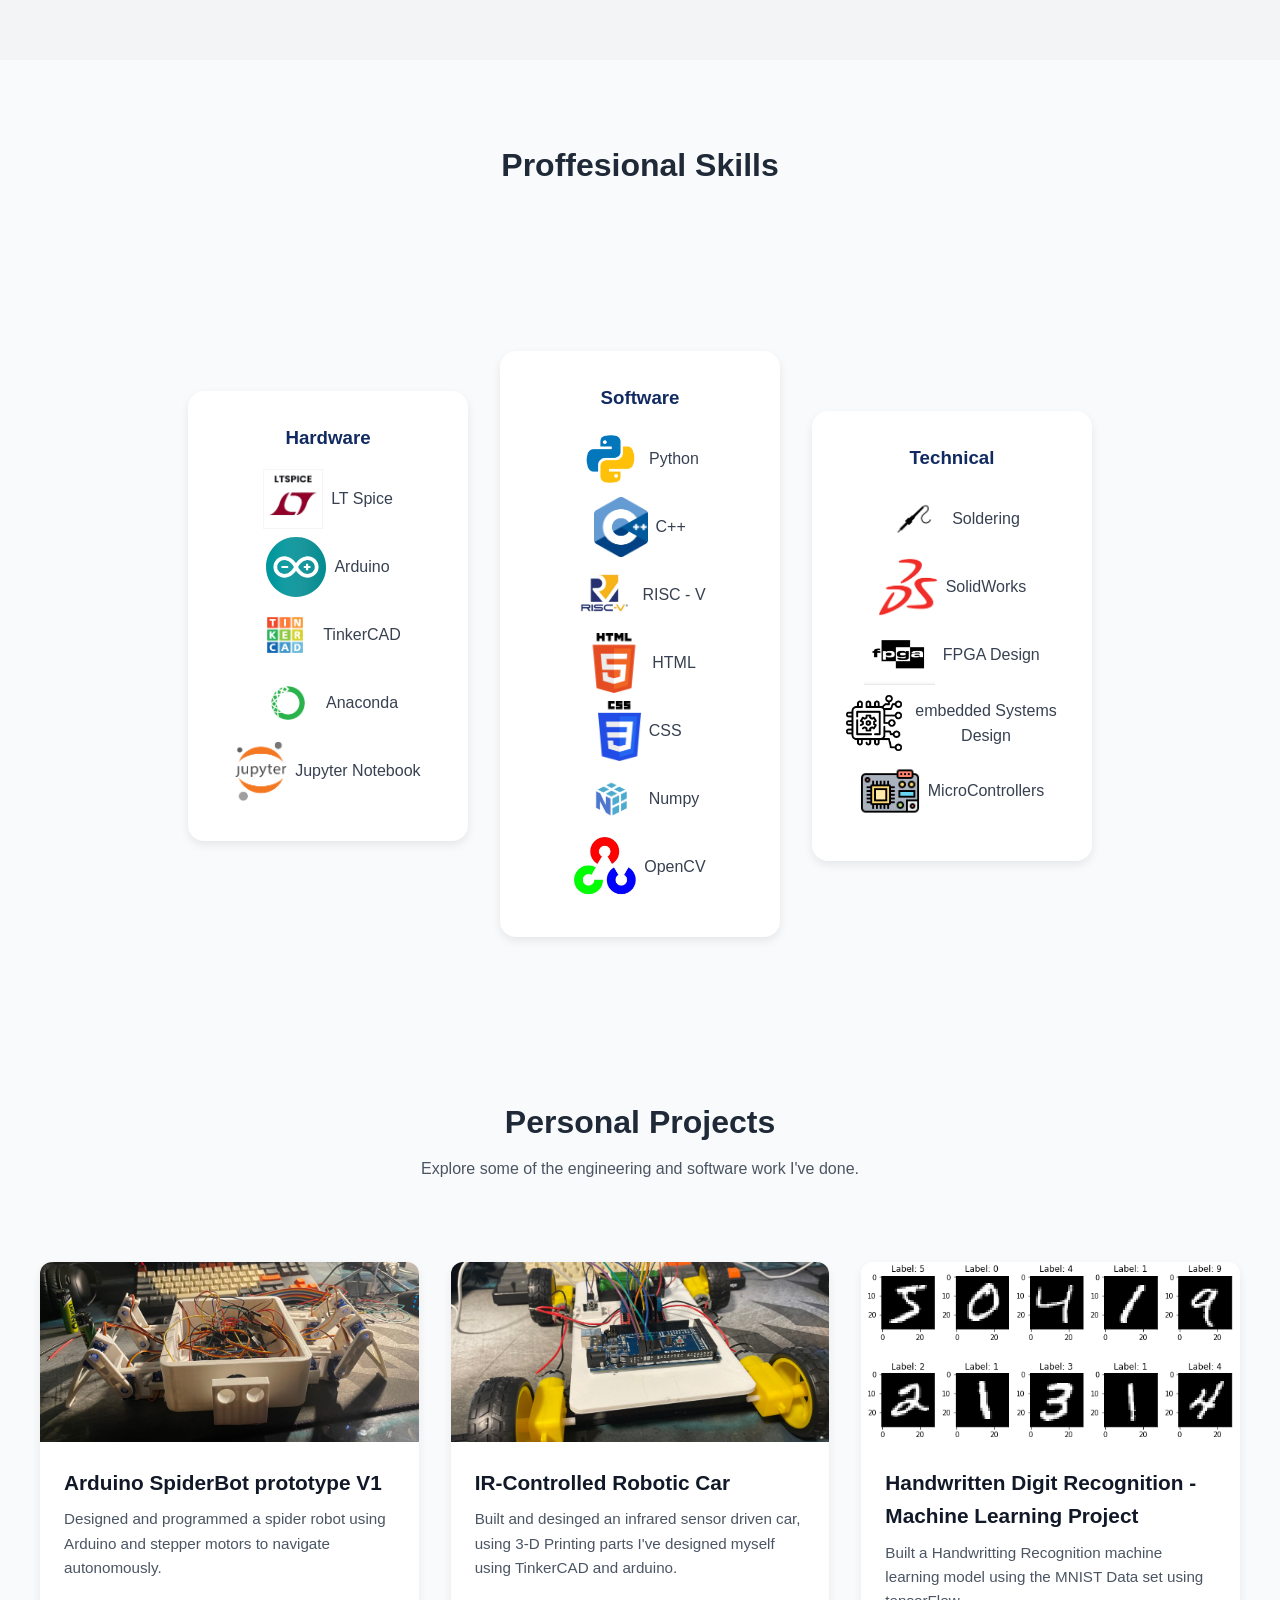
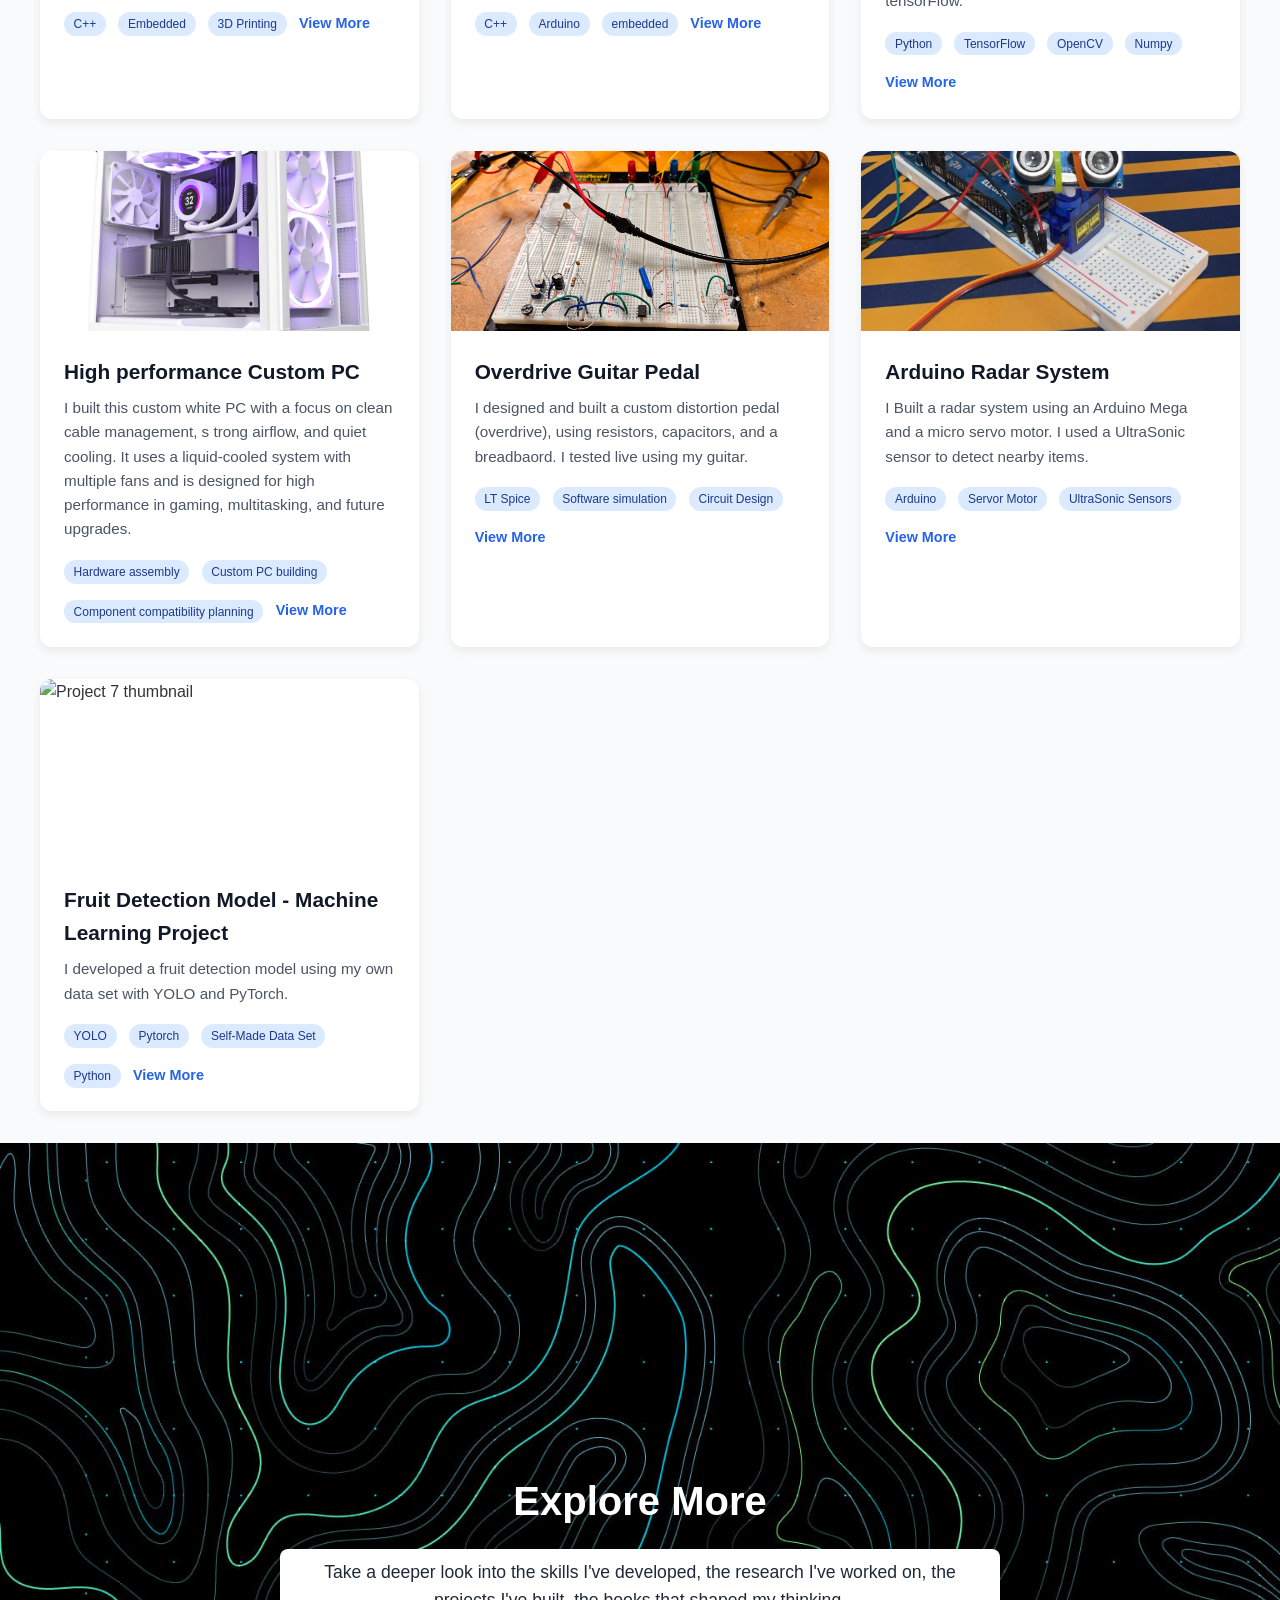
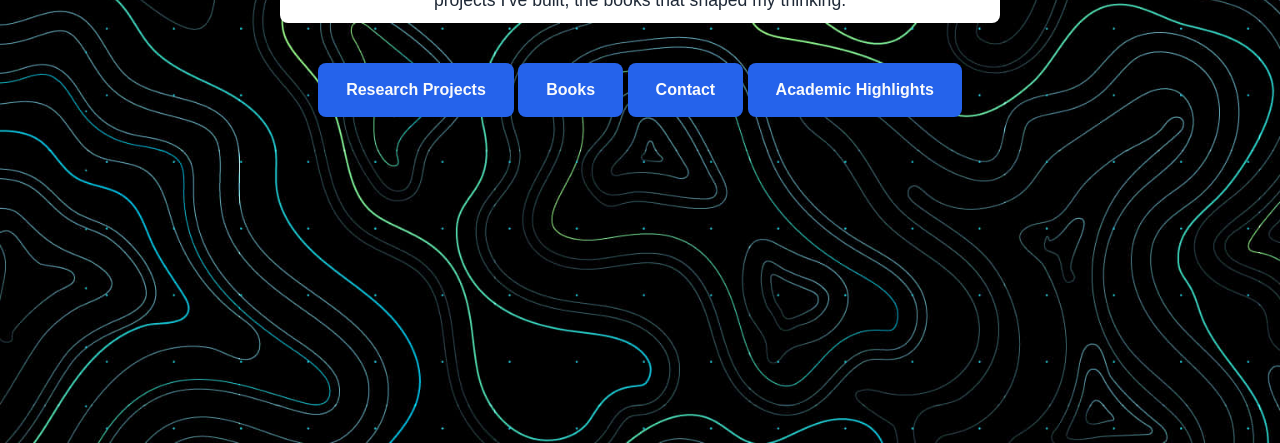
==== commit dd65f012: "changes 03/18" ====
--- a/website/index.html
+++ b/website/index.html
@@ -37,7 +37,7 @@
                 <h1>Hello, I'm Gaspar J. Montoya</h1>
                 <h3 class="highlighted-tagline">
                     <span class="highlighted-text"> • Third year Computer Engineering Student <br> • Minoring in Data Science & AI  <br> •
-                        Research Assistant<br> • Student Senator <br> • Class of Spring 2027  </span>
+                        Research Assistant<br> • Aspiring Embedded Systems Engineer  <br> • Class of Spring 2027  </span>
                 </h3>
 
                 <a href="assets/Fall 2025 Gaspar J. Montoya Engineering CV.pdf" class="hero-button">Download my CV</a>
@@ -65,7 +65,7 @@
                 <div class="timeline-dot"></div>
             </div>
             <div class="timeline-right">
-                <div class="timeline-date">July 2025 - Present</div>
+                <div class="timeline-date">July 2025 - Jan 2026</div>
                 <div class="timeline-content">
                     <h3>Student Senator For Howard Hughes College of Engineering - UNLV Student Body</h3>
                     <p>I represent the College of Engineering by advocating for student needs, 
@@ -82,7 +82,7 @@
         <!--  timeline 1 -->
         <div class="timeline-item">
             <div class="timeline-left">
-                <img src="assets/collegelog.png " alt="NV Energy Logo" class="timeline-logo">
+                <img src="assets/HDRFS logo.png" alt="NV Energy Logo" class="timeline-logo">
                 <div class="timeline-dot"></div>
             </div>
             <div class="timeline-right">
--- a/website/style.css
+++ b/website/style.css
@@ -596,27 +596,31 @@
   }
   
   /* Floated first image */
-  .media-wrapper {
-    float: left;
-    width: 280px;
-    margin-right: 2rem;
-    margin-bottom: 1rem;
-  }
-  
-  .media-wrapper img {
-    width: 100%;
-    max-width: 600px;
-    height: auto;
-    border-radius: 10px;
-    object-fit: cover;
-    box-shadow: 0 4px 10px rgba(0, 0, 0, 0.05);
-  }
-  
-  
-  /* Main text section */
-  .text-content {
-    overflow: hidden;
-  }
+ 
+.media-wrapper {
+  float: left;
+  width: 500px;
+  max-width: 100%;
+  margin-right: 2rem;
+  margin-bottom: 1rem;
+}
+
+.media-wrapper img {
+  display: block;
+  width: 100%;
+  height: auto;
+  border-radius: 10px;
+  box-shadow: 0 4px 10px rgba(0, 0, 0, 0.05);
+}
+
+.text-content h2 {
+  margin-top: 0;
+}
+
+.what-i-learned {
+  clear: both;
+  margin-top: 1.5rem;
+}
   
   .text-content h2 {
     font-size: 1.6rem;
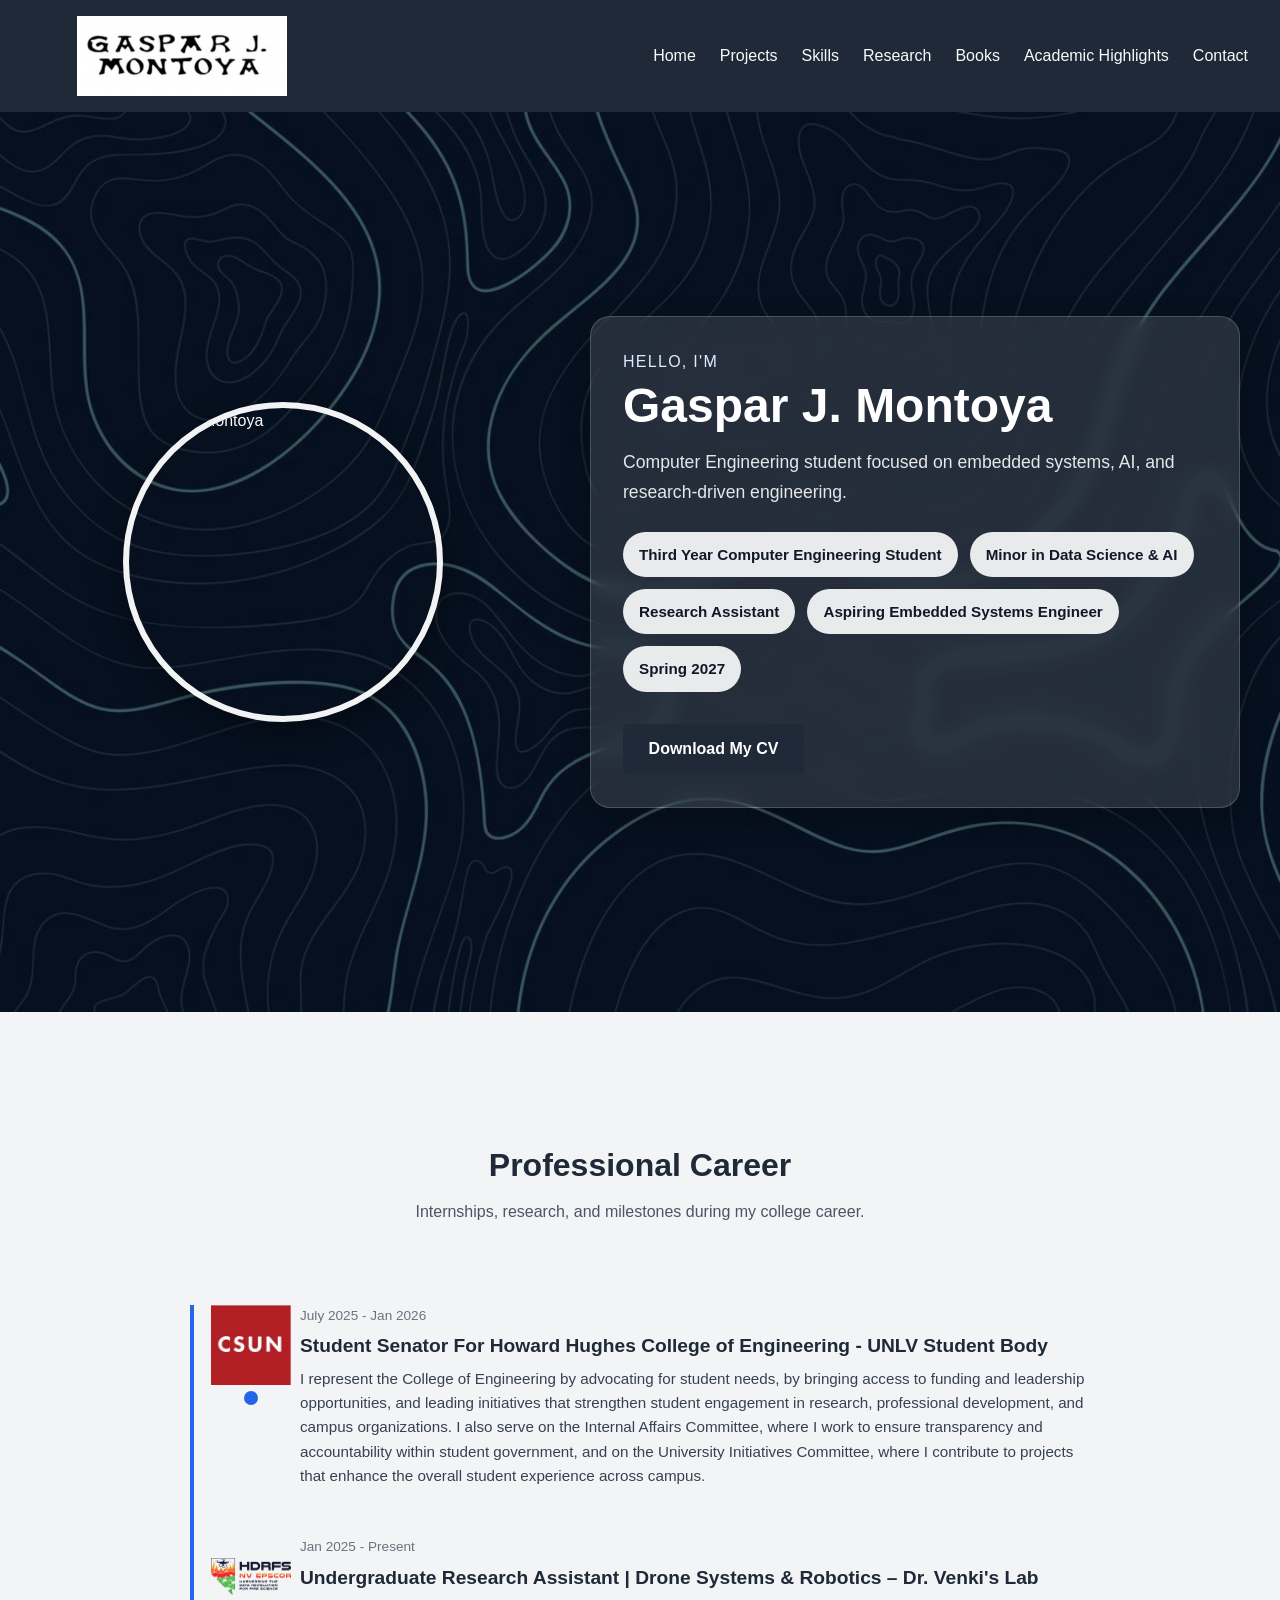
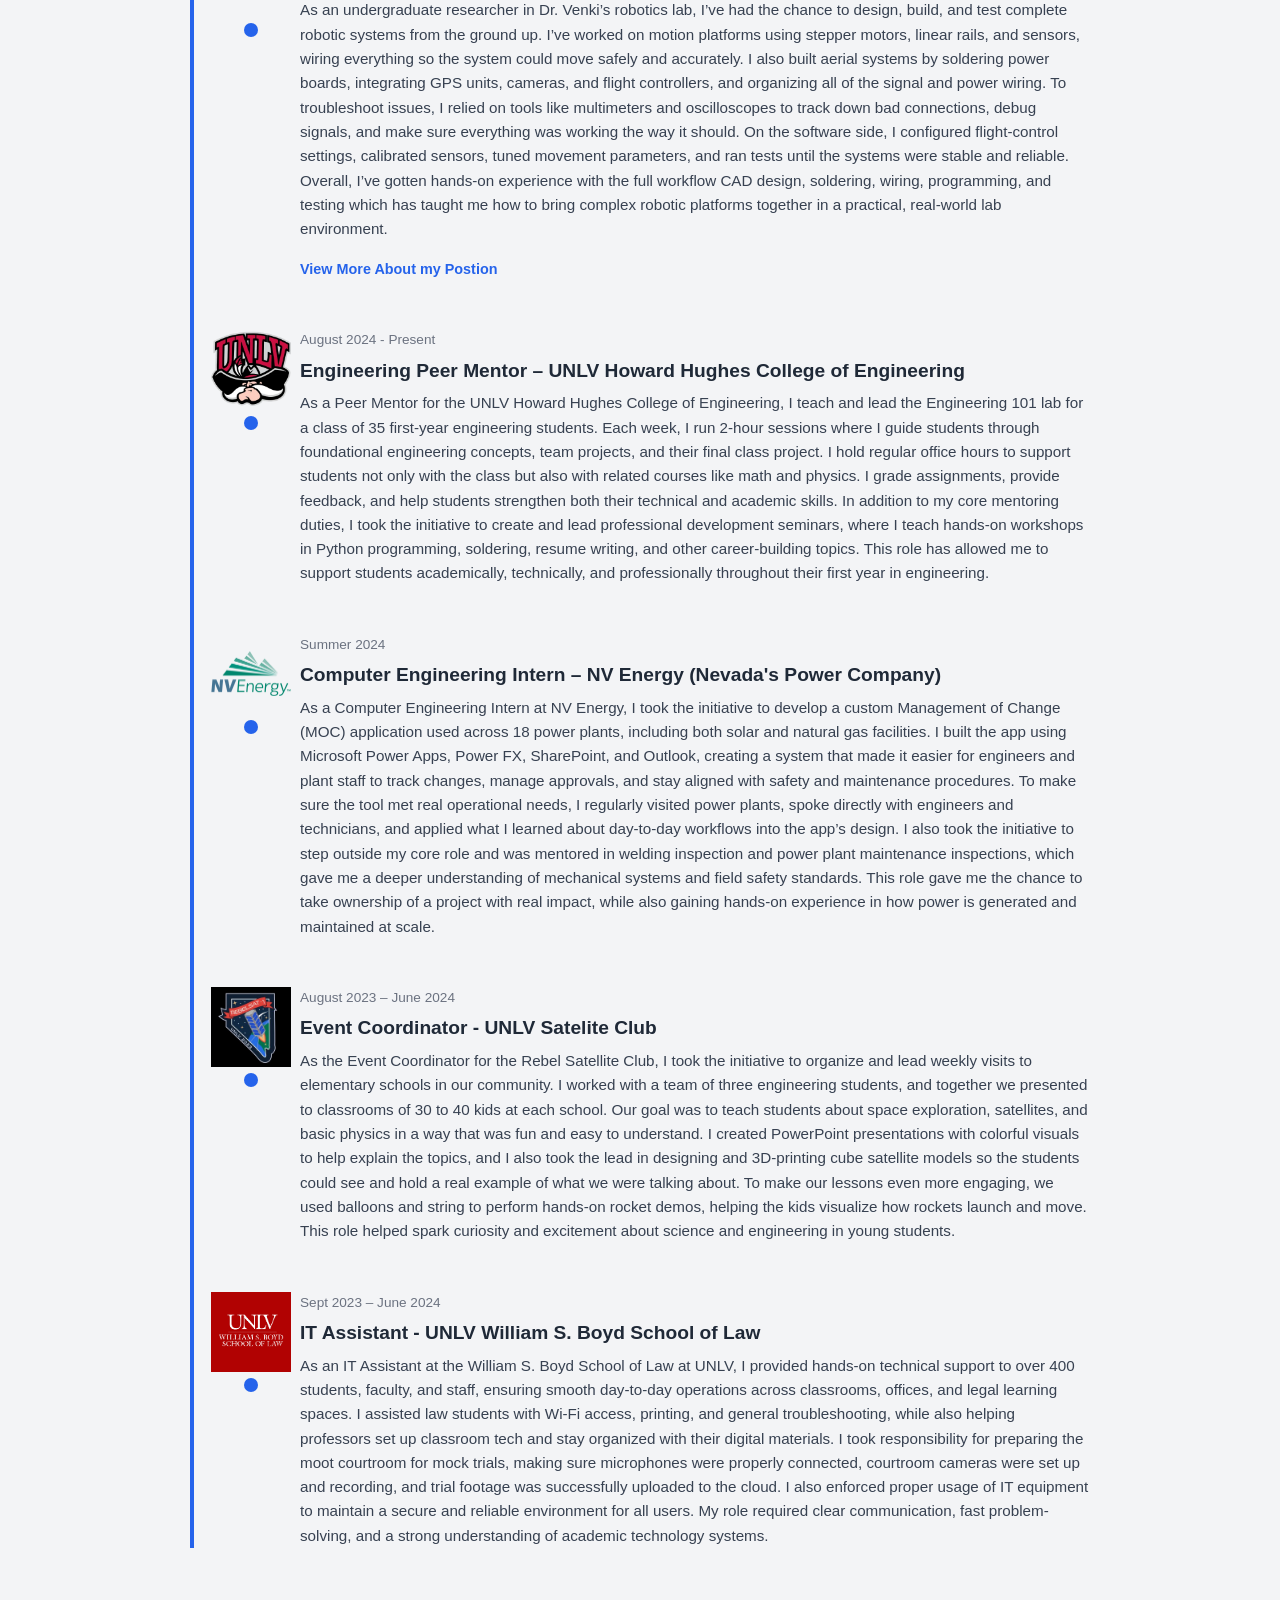
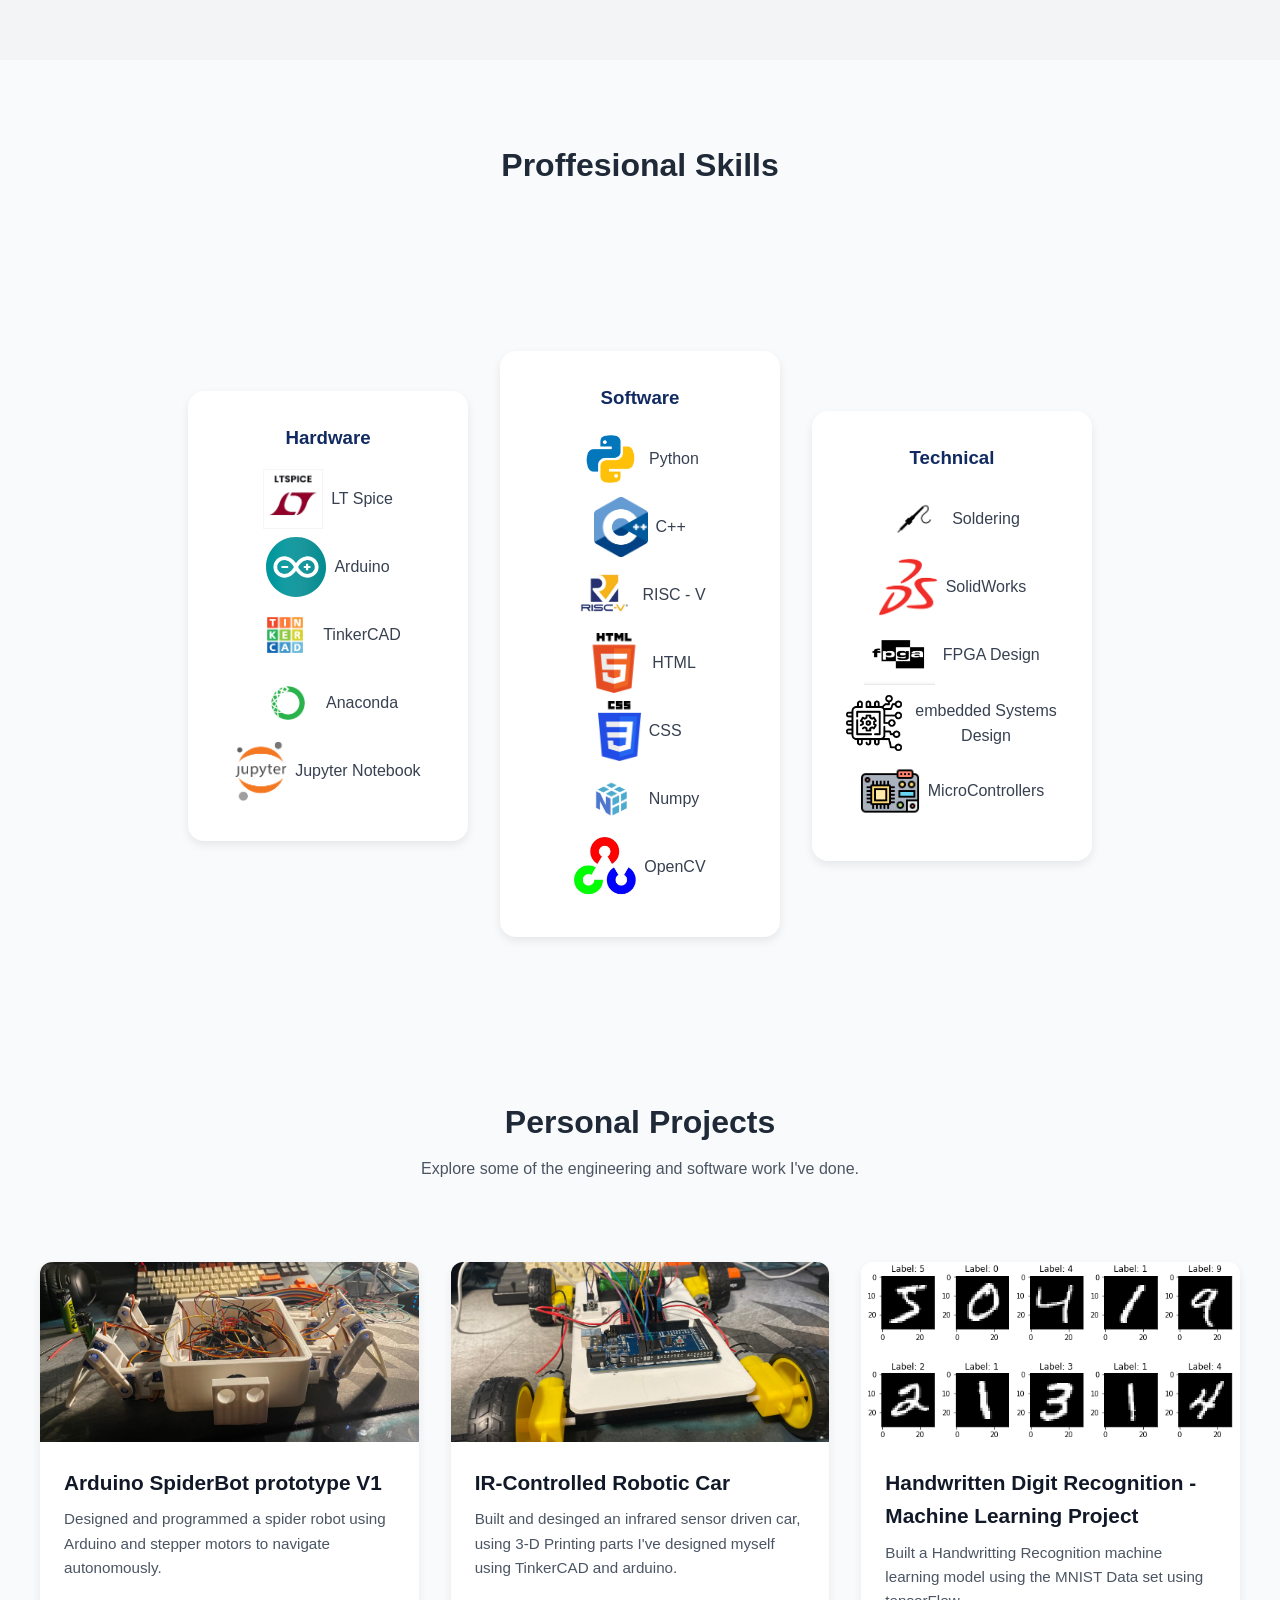
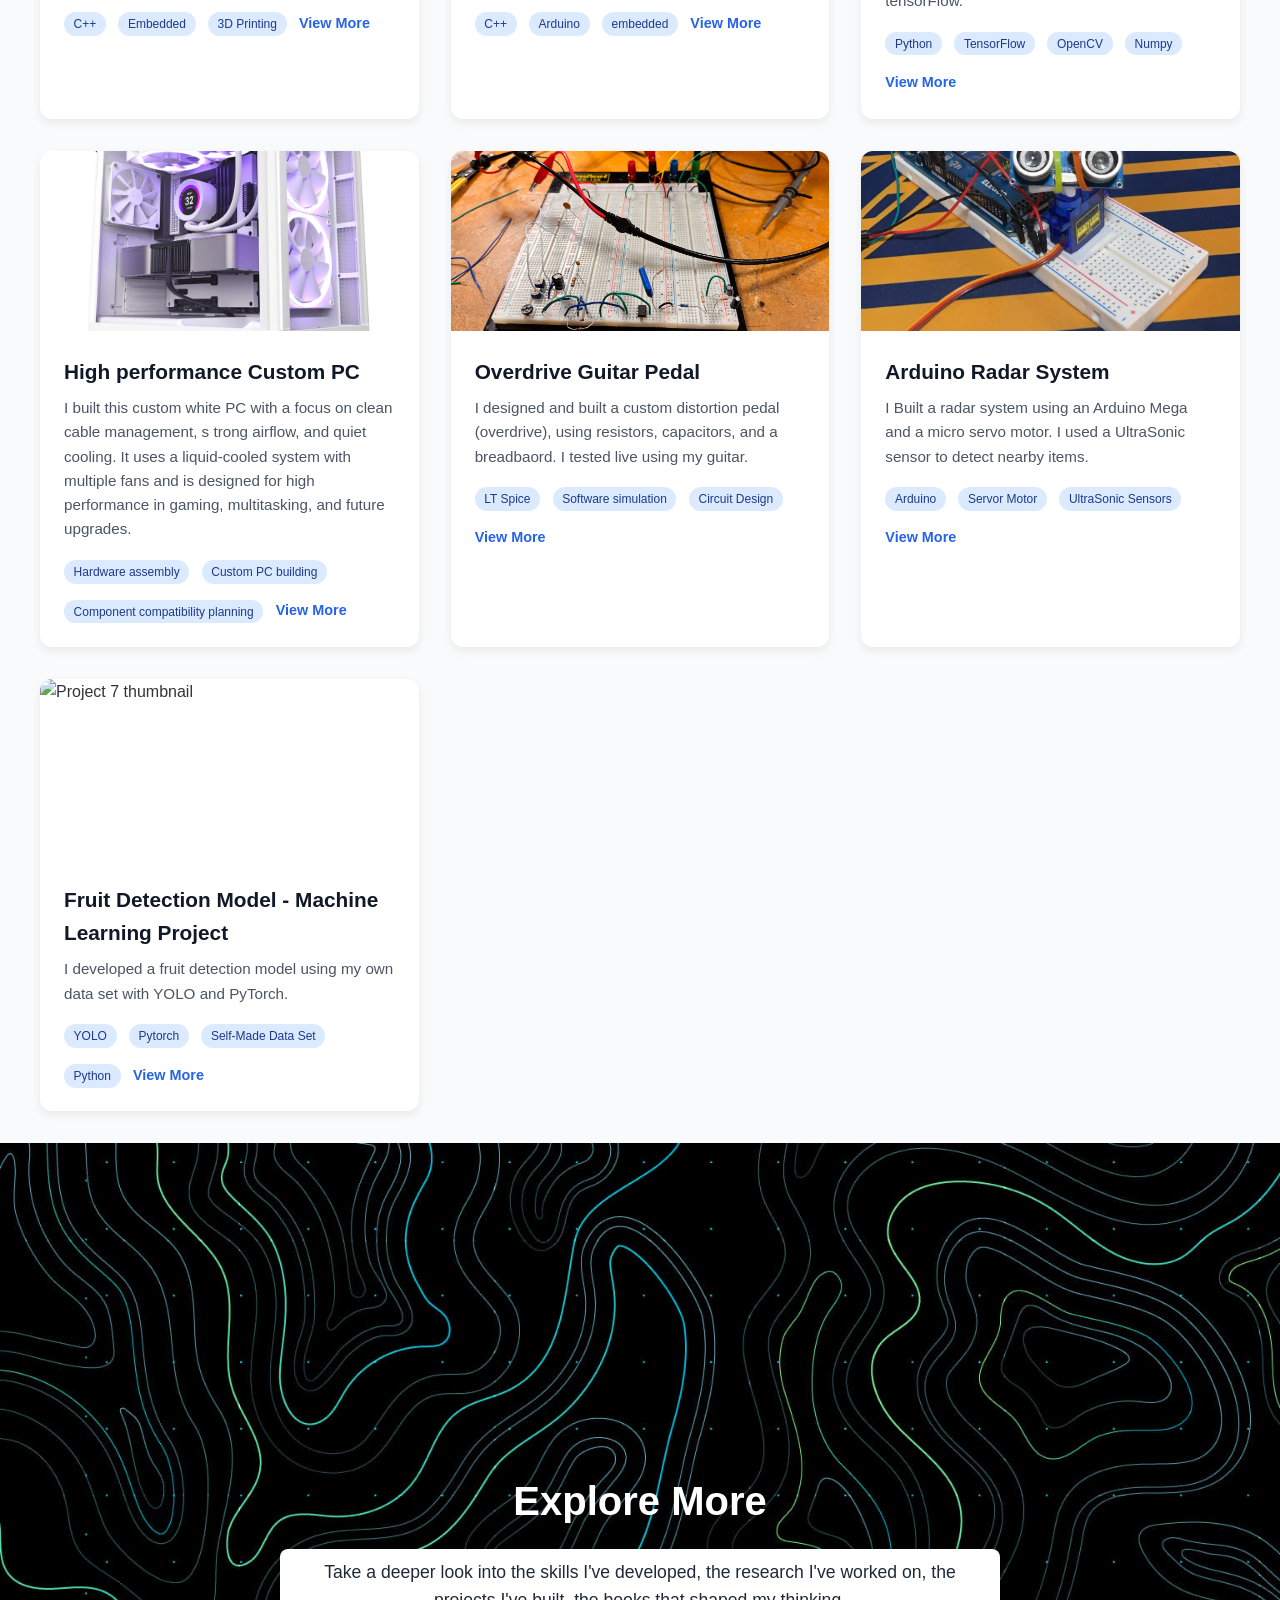
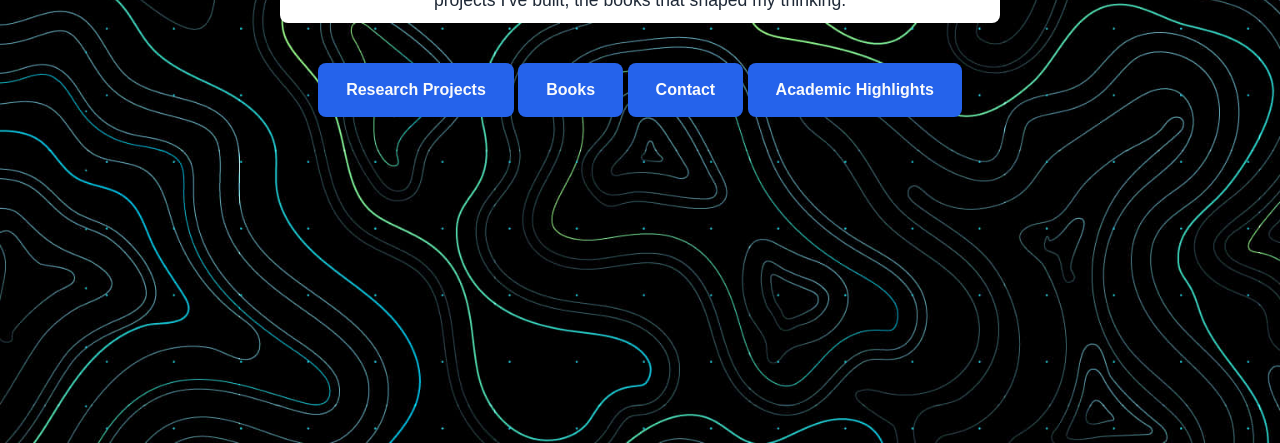
==== commit 129ee063: "Changes made 4/2" ====
--- a/website/index.html
+++ b/website/index.html
@@ -29,21 +29,39 @@
     </header>
     
 
-    <!-- intro Section -->
-    <section id="Home" class="hero">
-        <div class="hero-content">
-            <img src="assets/main_image.jpg" alt="Gaspar Montoya" class="hero-img" />
-            <div class="hero-text">
-                <h1>Hello, I'm Gaspar J. Montoya</h1>
-                <h3 class="highlighted-tagline">
-                    <span class="highlighted-text"> • Third year Computer Engineering Student <br> • Minoring in Data Science & AI  <br> •
-                        Research Assistant<br> • Aspiring Embedded Systems Engineer  <br> • Class of Spring 2027  </span>
-                </h3>
-
-                <a href="assets/Fall 2025 Gaspar J. Montoya Engineering CV.pdf" class="hero-button">Download my CV</a>
-            </div>
-        </div>
-    </section>
+    <!-- Hero Section -->
+<section id="Home" class="hero">
+    <div class="hero-overlay"></div>
+
+    <div class="hero-content">
+        <div class="hero-image-wrapper">
+            <img src="assets/NormalConPiccropped.png" alt="Gaspar Montoya" class="hero-img" />
+        </div>
+
+        <div class="hero-text-card">
+            <p class="hero-intro">Hello, I'm</p>
+            <h1>Gaspar J. Montoya</h1>
+            <p class="hero-subtitle">
+                Computer Engineering student focused on embedded systems,
+                AI, and research-driven engineering.
+            </p>
+
+            <div class="hero-tags">
+                <span>Third Year Computer Engineering Student</span>
+                <span>Minor in Data Science & AI</span>
+                <span>Research Assistant</span>
+                <span>Aspiring Embedded Systems Engineer</span>
+                <span>Spring 2027</span>
+            </div>
+
+            <div class="hero-buttons">
+                <a href="assets/Fall 2025 Gaspar J. Montoya Engineering CV.pdf" class="hero-button">
+                    Download My CV
+                </a>
+            </div>
+        </div>
+    </div>
+</section>
 
 </body>
 
--- a/website/style.css
+++ b/website/style.css
@@ -59,17 +59,8 @@
 }
 
 /* Hero Section */
-
-.highlighted-text {
-    background-color: white;
-    padding: 0.2em 0.5em;
-    border-radius: 5px;
-    color: #1f2937; 
-    display: inline-block;
-  }
-  
 .hero {
-    height: 100vh;
+    min-height: 100vh;
     display: flex;
     justify-content: center;
     align-items: center;
@@ -77,24 +68,146 @@
     position: relative;
     background: url('assets/background.jpg') center center / cover no-repeat;
     color: #f9fafb;
-}
-
+    overflow: hidden;
+}
+
+.hero-overlay {
+    position: absolute;
+    inset: 0;
+    background: rgba(5, 12, 24, 0.55);
+    z-index: 1;
+}
 
 .hero-content {
-    display: flex;
-    flex-direction: row;
+    position: relative;
+    z-index: 2;
+    display: flex;
     align-items: center;
-    max-width: 1000px;
-    gap: 3rem;
+    justify-content: center;
+    gap: 4rem;
+    max-width: 1200px;
+    width: 100%;
     flex-wrap: wrap;
+    
+}
+
+.hero-image-wrapper {
+    flex: 1 1 320px;
+    display: flex;
+    justify-content: center;
 }
 
 .hero-img {
-    width: 220px;
-    height: 220px;
+    width: 320px;
+    height: 320px;
+    object-fit: cover;
+    object-position: center left;
     border-radius: 50%;
-    object-fit: cover;
-    border: 4px solid #f7f9fc;
+    border: 6px solid rgba(255, 255, 255, 0.95);
+    box-shadow: 0 12px 35px rgba(0, 0, 0, 0.35);
+}
+.hero-text-card {
+    flex: 1 1 500px;
+    max-width: 650px;
+    background: rgba(255, 255, 255, 0.12);
+    backdrop-filter: blur(10px);
+    -webkit-backdrop-filter: blur(10px);
+    border: 1px solid rgba(255, 255, 255, 0.18);
+    border-radius: 20px;
+    padding: 2rem;
+    box-shadow: 0 10px 30px rgba(0, 0, 0, 0.25);
+}
+
+.hero-intro {
+    font-size: 1rem;
+    margin-bottom: 0.3rem;
+    color: #dbeafe;
+    letter-spacing: 0.08em;
+    text-transform: uppercase;
+}
+
+.hero-text-card h1 {
+    font-size: 3rem;
+    line-height: 1.1;
+    margin-bottom: 1rem;
+    color: #ffffff;
+}
+
+.hero-subtitle {
+    font-size: 1.1rem;
+    line-height: 1.7;
+    color: #e5e7eb;
+    margin-bottom: 1.5rem;
+    max-width: 580px;
+}
+
+.hero-tags {
+    display: flex;
+    flex-wrap: wrap;
+    gap: 0.75rem;
+    margin-bottom: 2rem;
+}
+
+.hero-tags span {
+    background: rgba(255, 255, 255, 0.9);
+    color: #111827;
+    padding: 0.65rem 1rem;
+    border-radius: 999px;
+    font-size: 0.95rem;
+    font-weight: 600;
+}
+
+.hero-buttons {
+    display: flex;
+    gap: 1rem;
+    flex-wrap: wrap;
+}
+
+.hero-button {
+    display: inline-block;
+    background: #0f172a;
+    color: #ffffff;
+    text-decoration: none;
+    padding: 0.95rem 1.6rem;
+    border-radius: 12px;
+    font-weight: 600;
+    transition: all 0.3s ease;
+    border: 1px solid rgba(255, 255, 255, 0.15);
+}
+
+.hero-button:hover {
+    background: #1d4ed8;
+    transform: translateY(-2px);
+}
+
+/* Responsive */
+@media (max-width: 900px) {
+    .hero-content {
+        gap: 2rem;
+        text-align: center;
+    }
+
+    .hero-text-card {
+        padding: 1.5rem;
+    }
+
+    .hero-text-card h1 {
+        font-size: 2.3rem;
+    }
+
+    .hero-subtitle {
+        margin-left: auto;
+        margin-right: auto;
+    }
+
+    .hero-tags {
+        justify-content: center;
+    }
+
+    .hero-img {
+        width: 250px;
+        height: 250px;
+    }
 }
 
 .hero-text h1 {
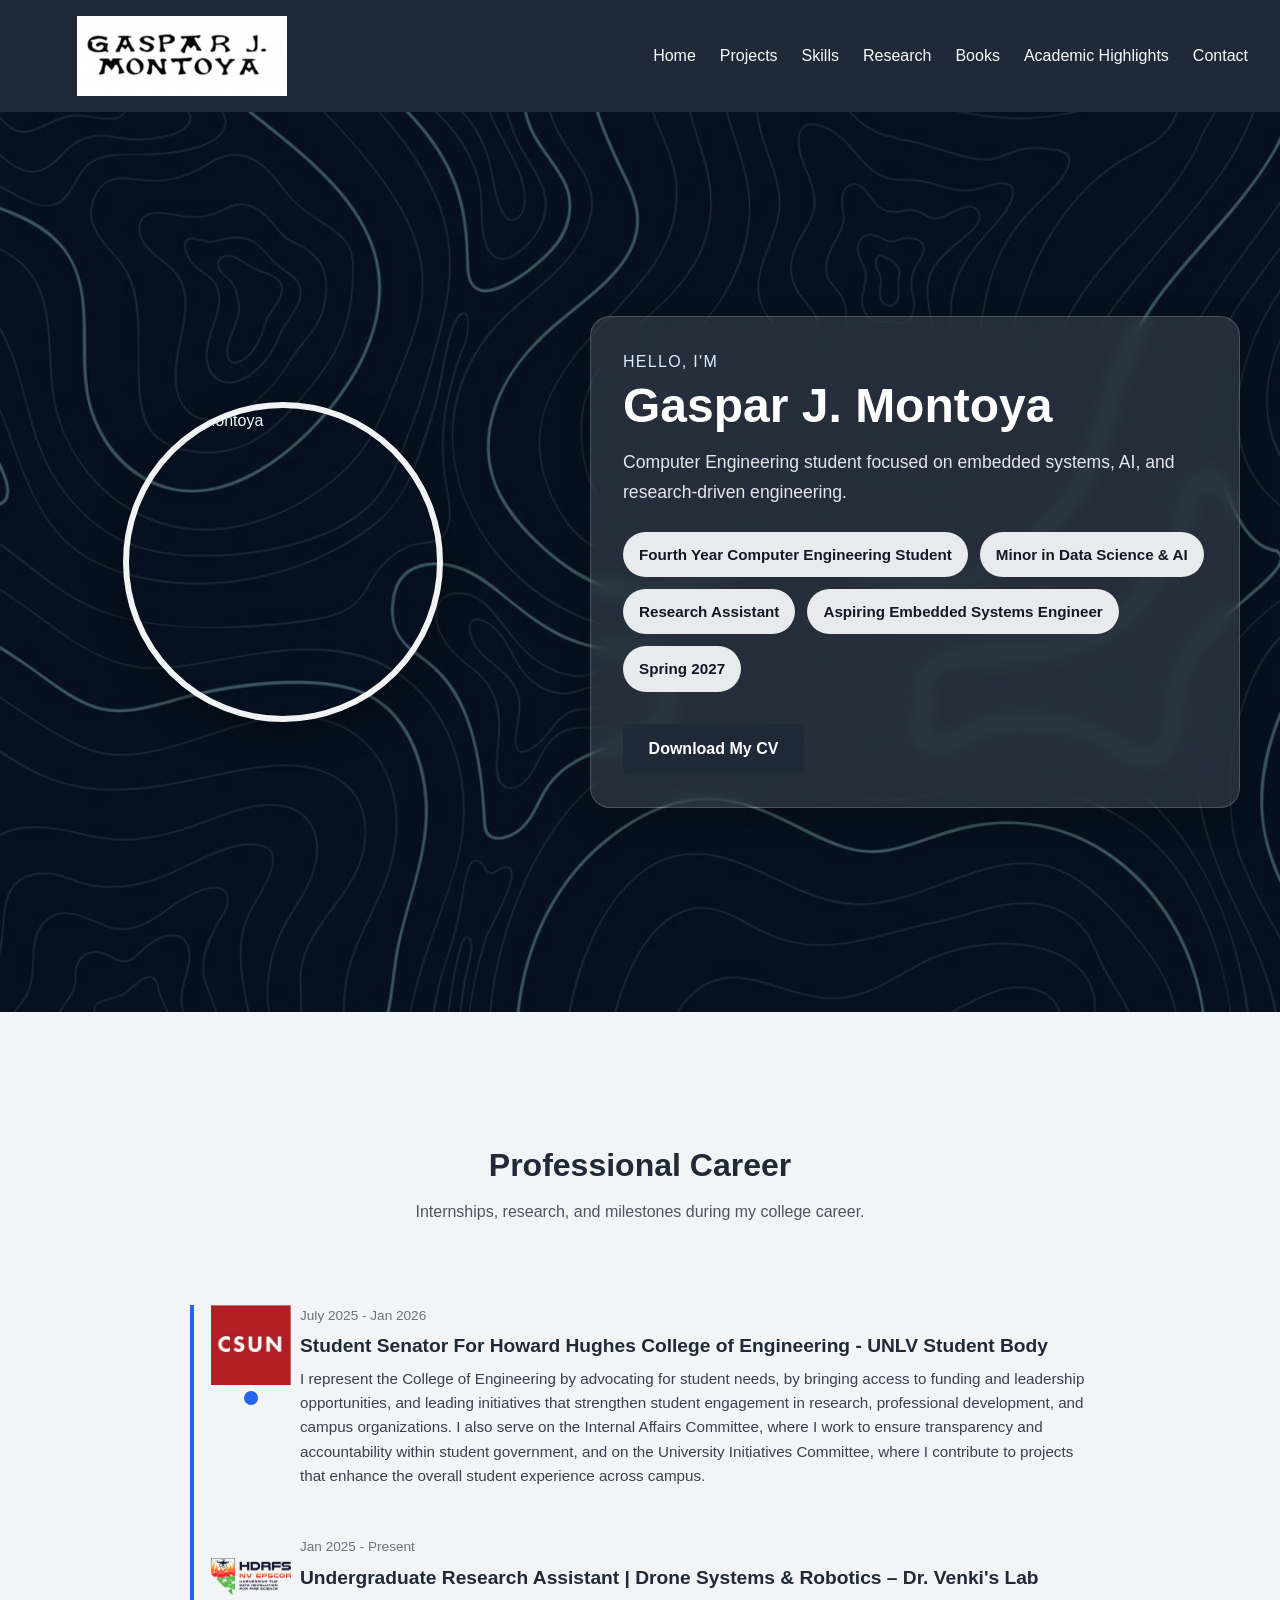
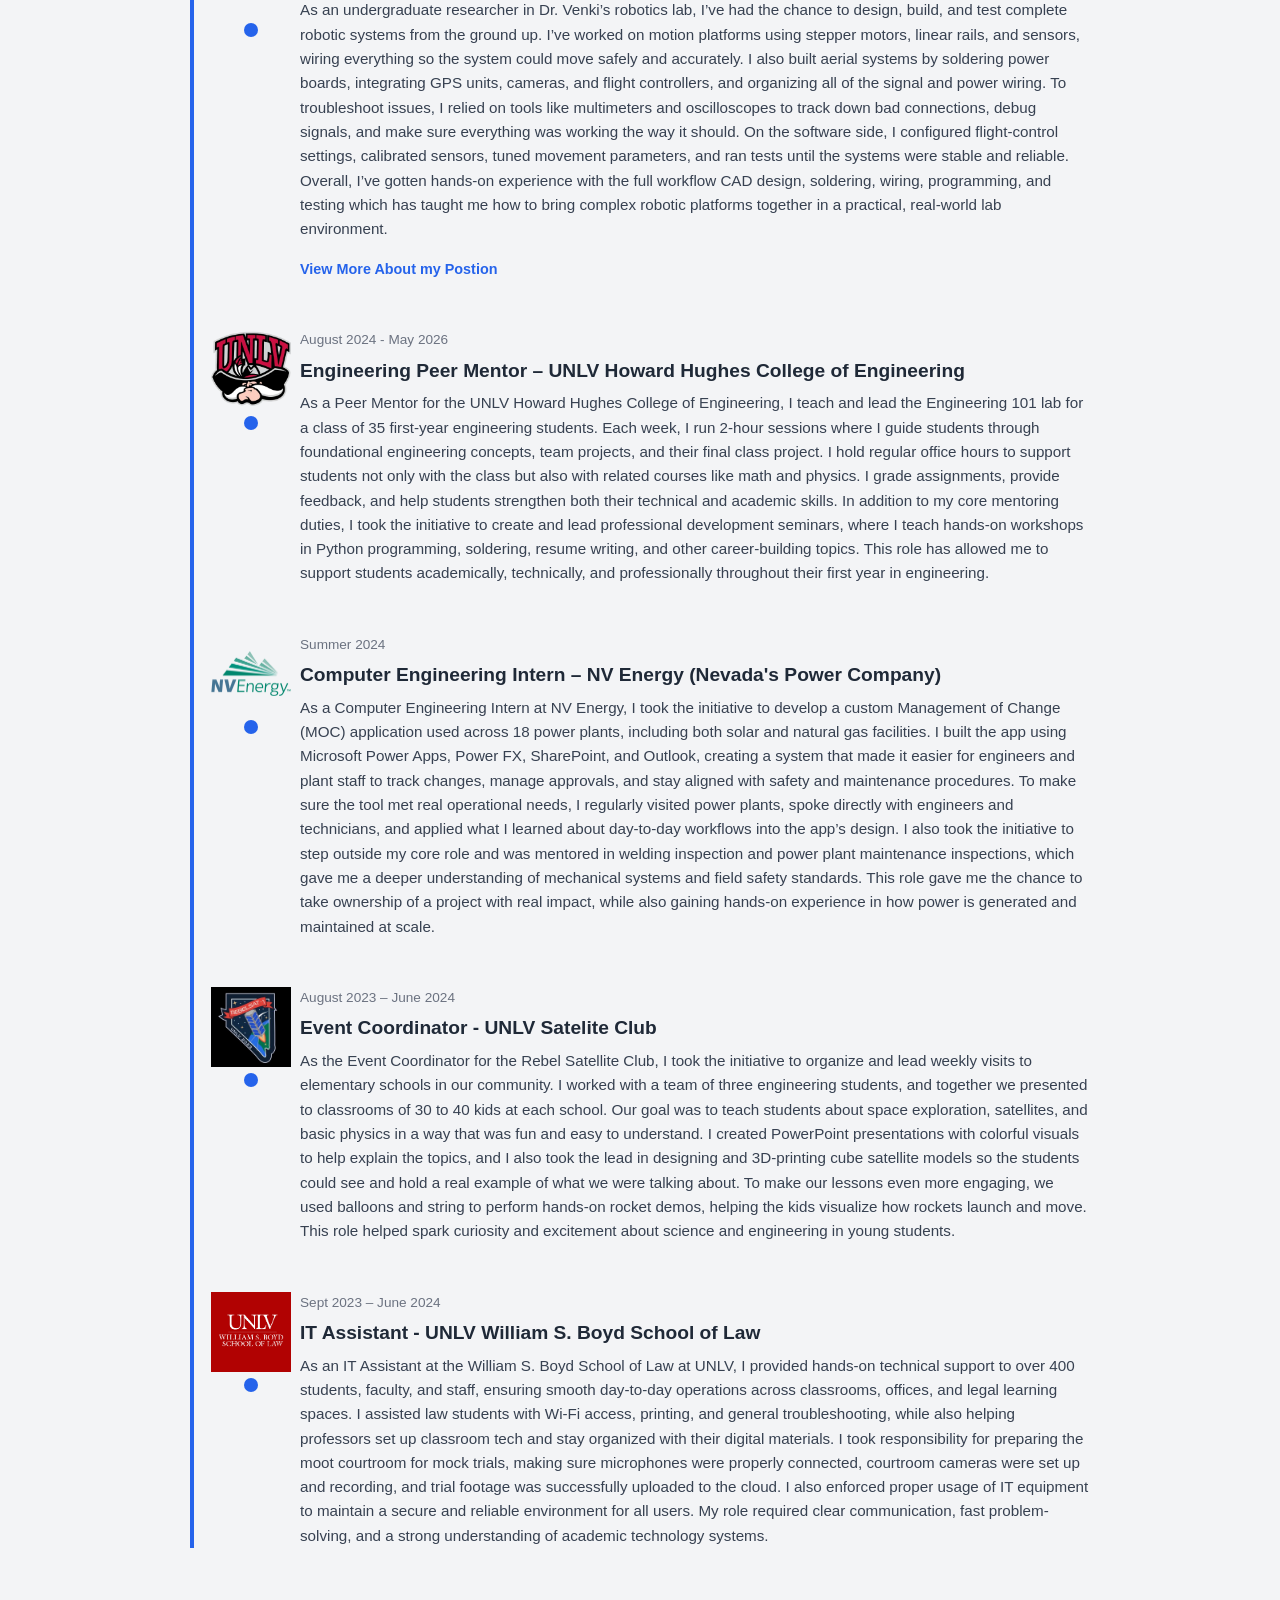
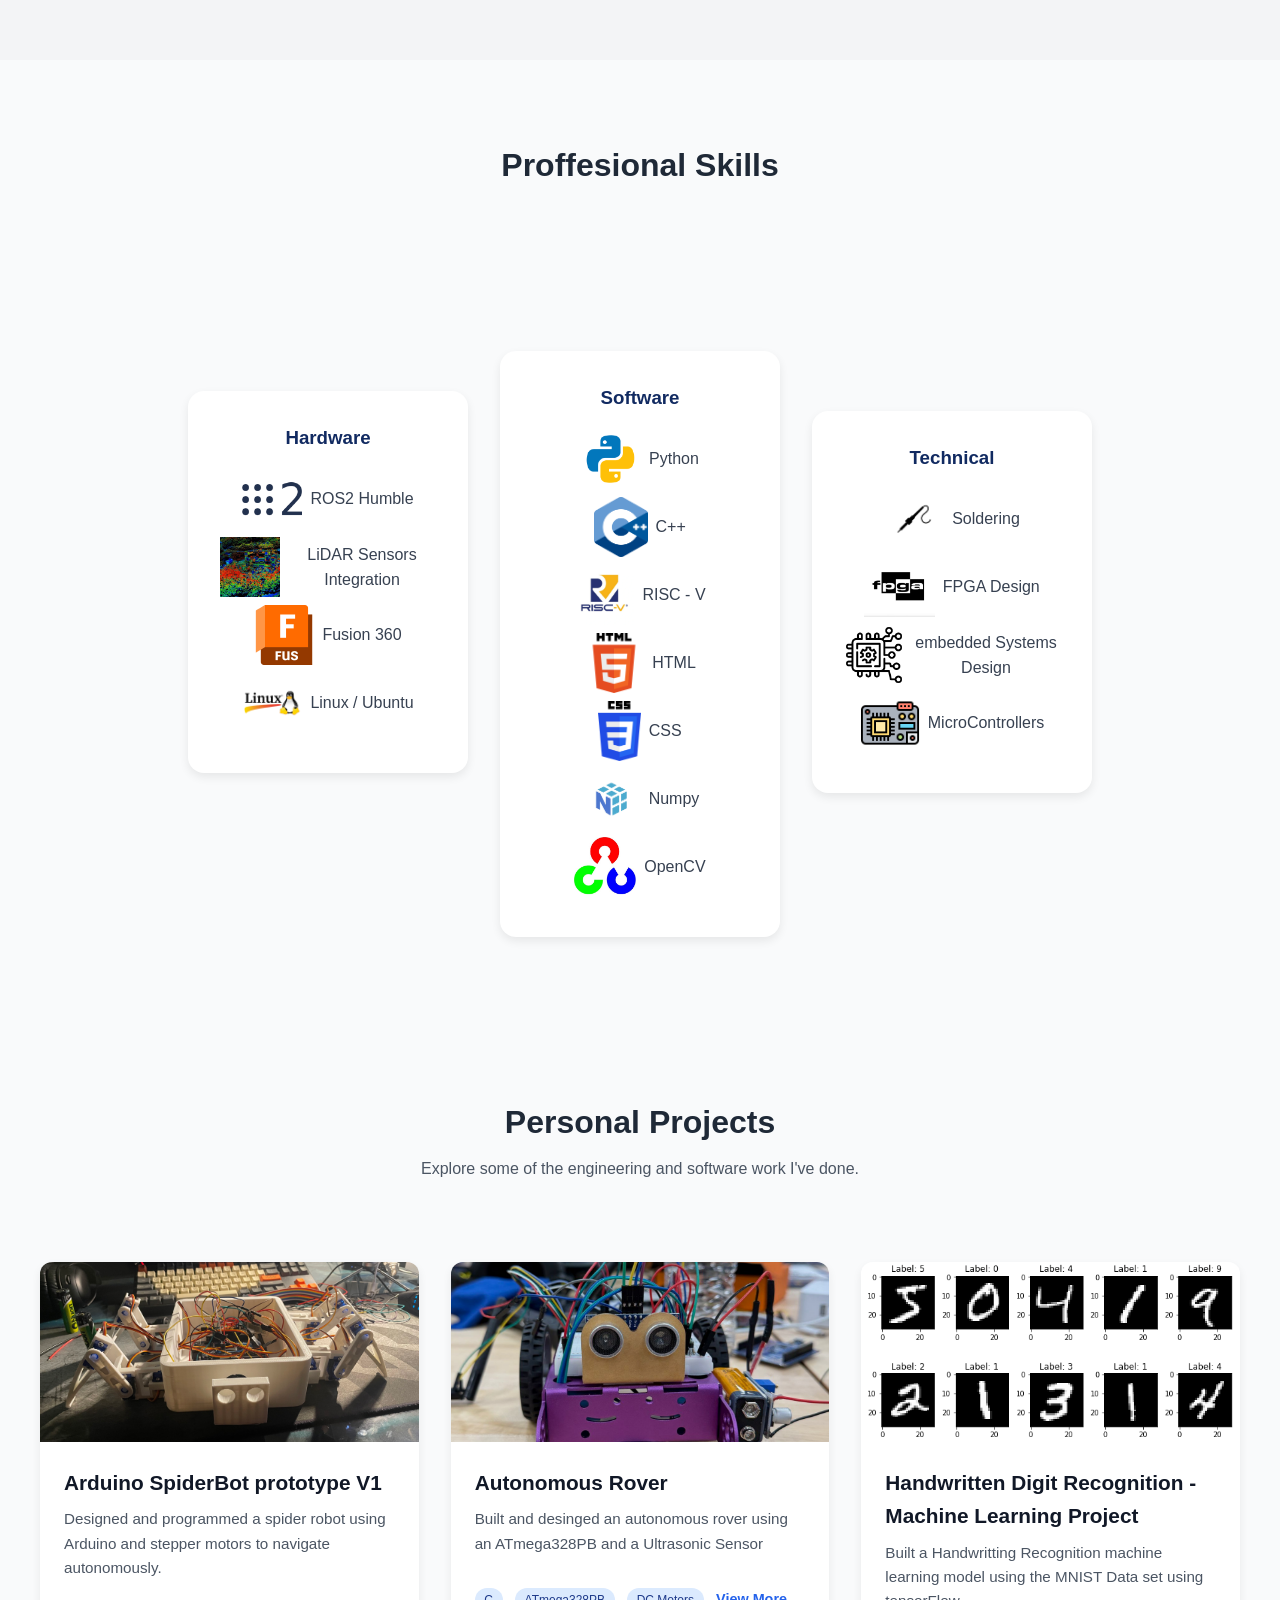
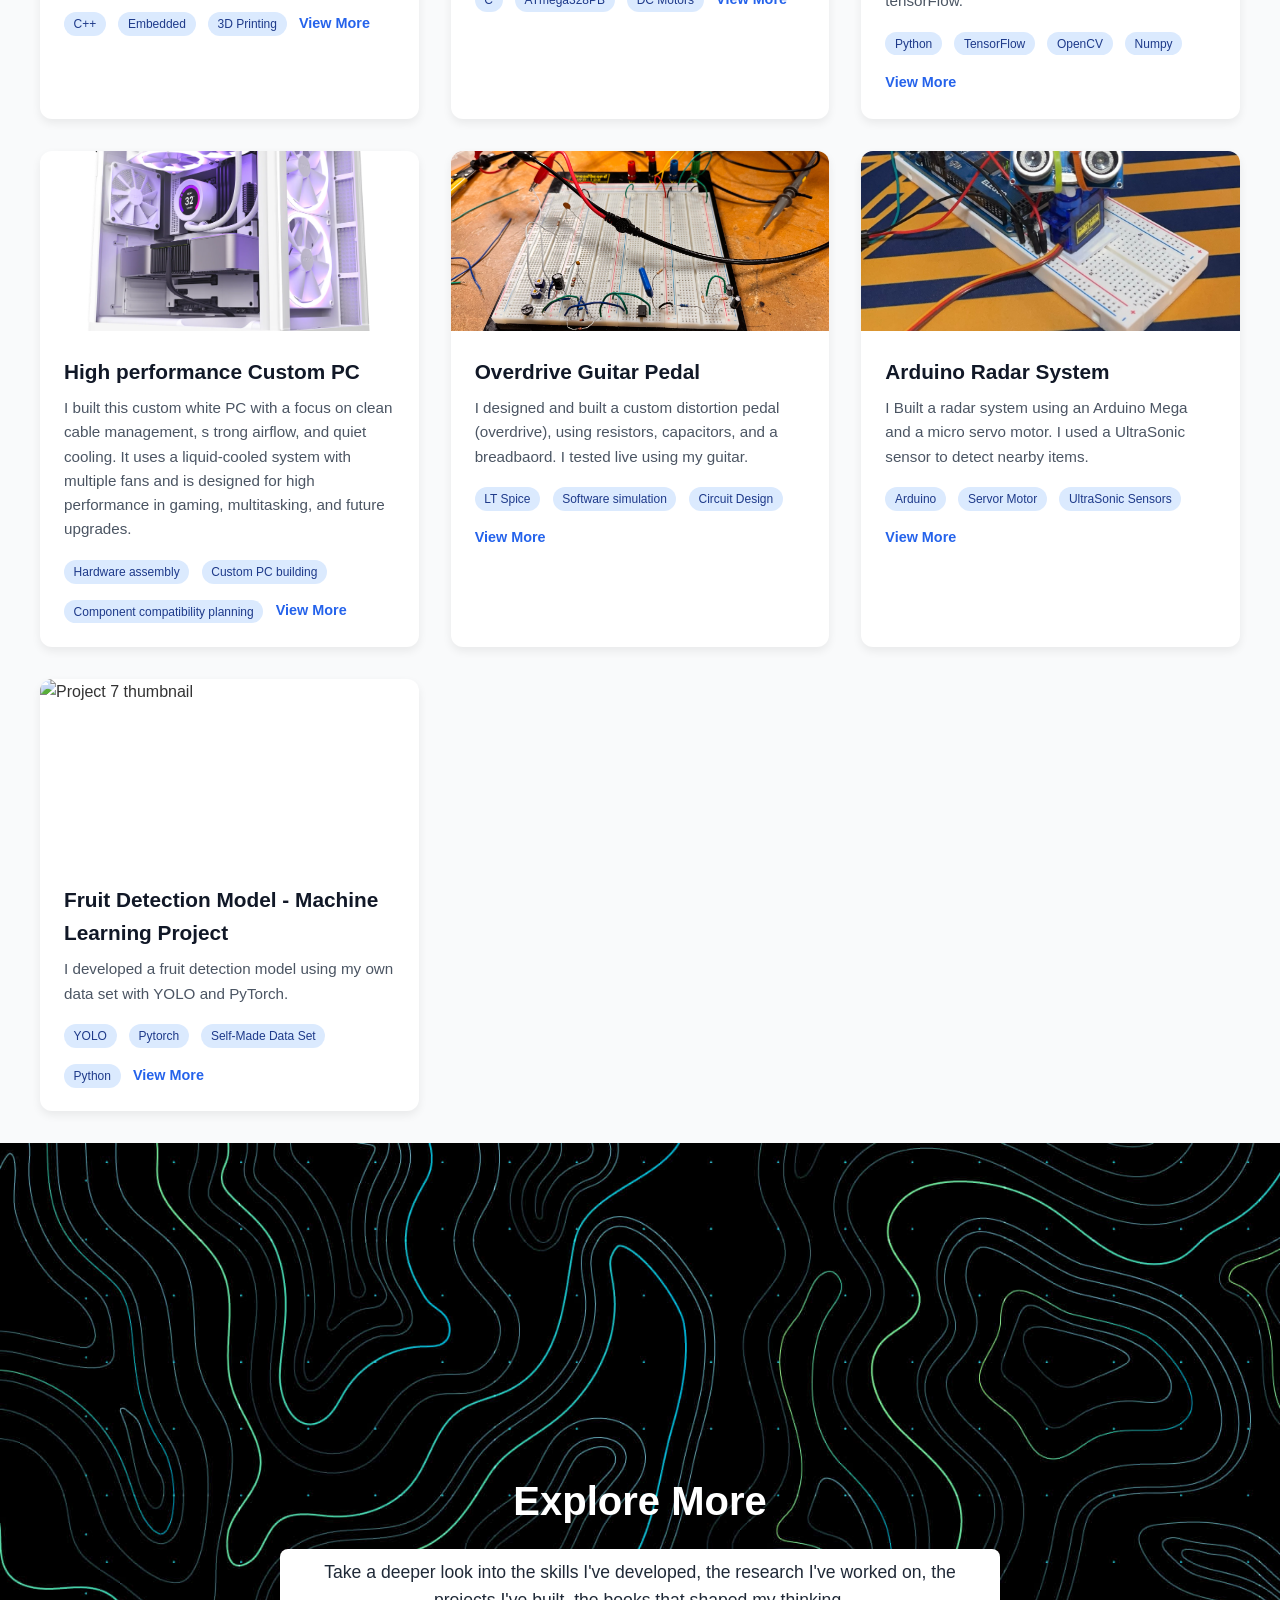
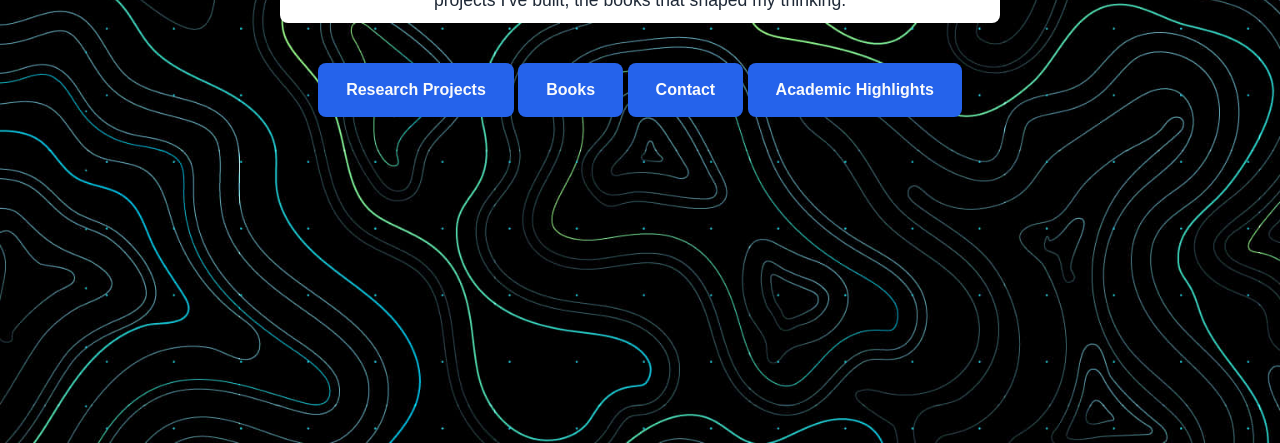
==== commit 72704011: "changes Changes to add conferences, CV, and Hardware Skills." ====
--- a/website/index.html
+++ b/website/index.html
@@ -47,7 +47,7 @@
             </p>
 
             <div class="hero-tags">
-                <span>Third Year Computer Engineering Student</span>
+                <span>Fourth Year Computer Engineering Student</span>
                 <span>Minor in Data Science & AI</span>
                 <span>Research Assistant</span>
                 <span>Aspiring Embedded Systems Engineer</span>
@@ -55,7 +55,7 @@
             </div>
 
             <div class="hero-buttons">
-                <a href="assets/Fall 2025 Gaspar J. Montoya Engineering CV.pdf" class="hero-button">
+                <a href="assets/Gaspar-Montoya-CV.pdf" class="hero-button">
                     Download My CV
                 </a>
             </div>
@@ -130,7 +130,7 @@
                 <div class="timeline-dot"></div>
             </div>
             <div class="timeline-right">
-                <div class="timeline-date">August 2024 - Present</div>
+                <div class="timeline-date">August 2024 - May 2026</div>
                 <div class="timeline-content">
                     <h3>Engineering Peer Mentor – UNLV Howard Hughes College of Engineering</h3>
                     <p>As a Peer Mentor for the UNLV Howard Hughes College of Engineering,
@@ -252,11 +252,10 @@
         <div class="skill-box">
             <h3>Hardware</h3>
             <ul>
-                <li><img src="assets/LTSpicelogo.webp" alt="LT Logo" class="logo"> LT Spice</li>
-                <li><img src="assets/arduinologo.svg" alt="Arduino Logo" class="logo"> Arduino</li>
-                <li><img src="assets/tinkercadlogo.png" alt="tinkerCAD Logo" class="logo"> TinkerCAD</li>
-                <li><img src="assets/condalogo.png" alt="anacondalogo Logo" class="logo"> Anaconda</li>
-                <li><img src="assets/Jupyter_logo.svg.png" alt="Jupyter_logo Logo" class="logo"> Jupyter Notebook</li>
+                <li><img src="assets/ros2logo.png" alt="LT Logo" class="logo"> ROS2 Humble</li>
+                <li><img src="assets/lidarlogo.png" alt="tinkerCAD Logo" class="logo"> LiDAR Sensors Integration</li>
+                <li><img src="assets/fusionlogo.png" alt="anacondalogo Logo" class="logo">Fusion 360</li>
+                <li><img src="assets/linuxlogo.png" alt="Jupyter_logo Logo" class="logo"> Linux / Ubuntu </li>
             </ul>
         </div>
         <!-- Software Skills -->
@@ -278,7 +277,6 @@
             <h3>Technical</h3>
             <ul>
                 <li><img src="assets/solderinglogo.jpg" alt="soldering logo" class="logo">Soldering</li>
-                <li><img src="assets/solidworks.png" alt="solidworks" class="logo">SolidWorks</li>
                 <li><img src="assets/fpgalogo.webp" alt="FPGA logo" class="logo">FPGA Design</li>
                 <li><img src="assets/emddeslogo.png" alt="embedded logo" class="logo">embedded Systems Design</li>
                 <li><img src="assets/micrologo.png" alt="micro logo" class="logo">MicroControllers</li>
@@ -310,14 +308,13 @@
 
         <!-- Project 2 -->
         <div class="project-card">
-            <img src="assets/carThumbanil.jpg" alt="Project 2 Thumbnail" />
-            <div class="card-content">
-                <h3>IR-Controlled Robotic Car</h3>
-                <p>Built and desinged an infrared sensor driven car, using 3-D Printing parts I've designed myself using TinkerCAD
-                     and arduino.</p>
-                <span class="tag">C++</span>
-                <span class="tag">Arduino</span>
-                <span class="tag">embedded</span>
+            <img src="assets/roverThumbnail.png" alt="Project 2 Thumbnail" />
+            <div class="card-content">
+                <h3>Autonomous Rover </h3>
+                <p>Built and desinged an autonomous rover using an ATmega328PB and a Ultrasonic Sensor</p>
+                <span class="tag">C</span>
+                <span class="tag">ATmega328PB</span>
+                <span class="tag">DC Motors</span>
                 <a href="project2.html" class="card-link">View More</a>
             </div>
         </div>
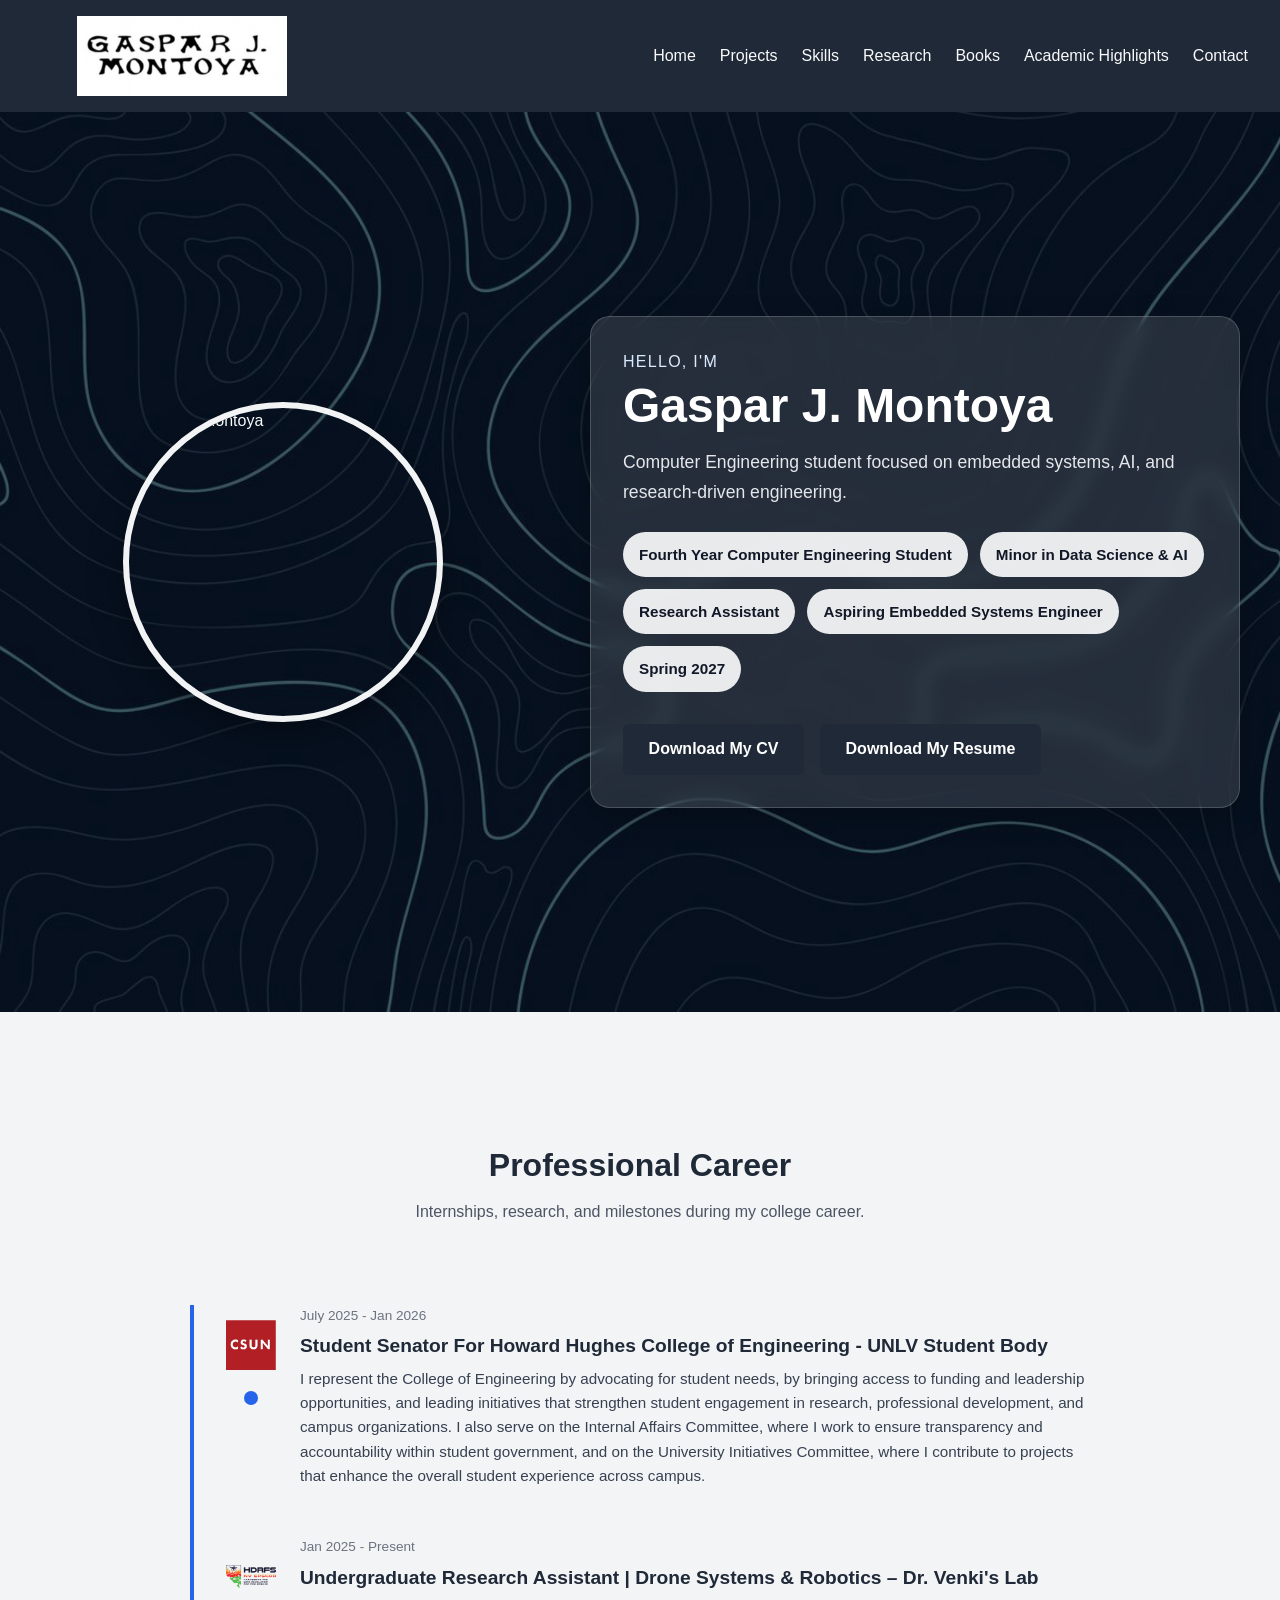
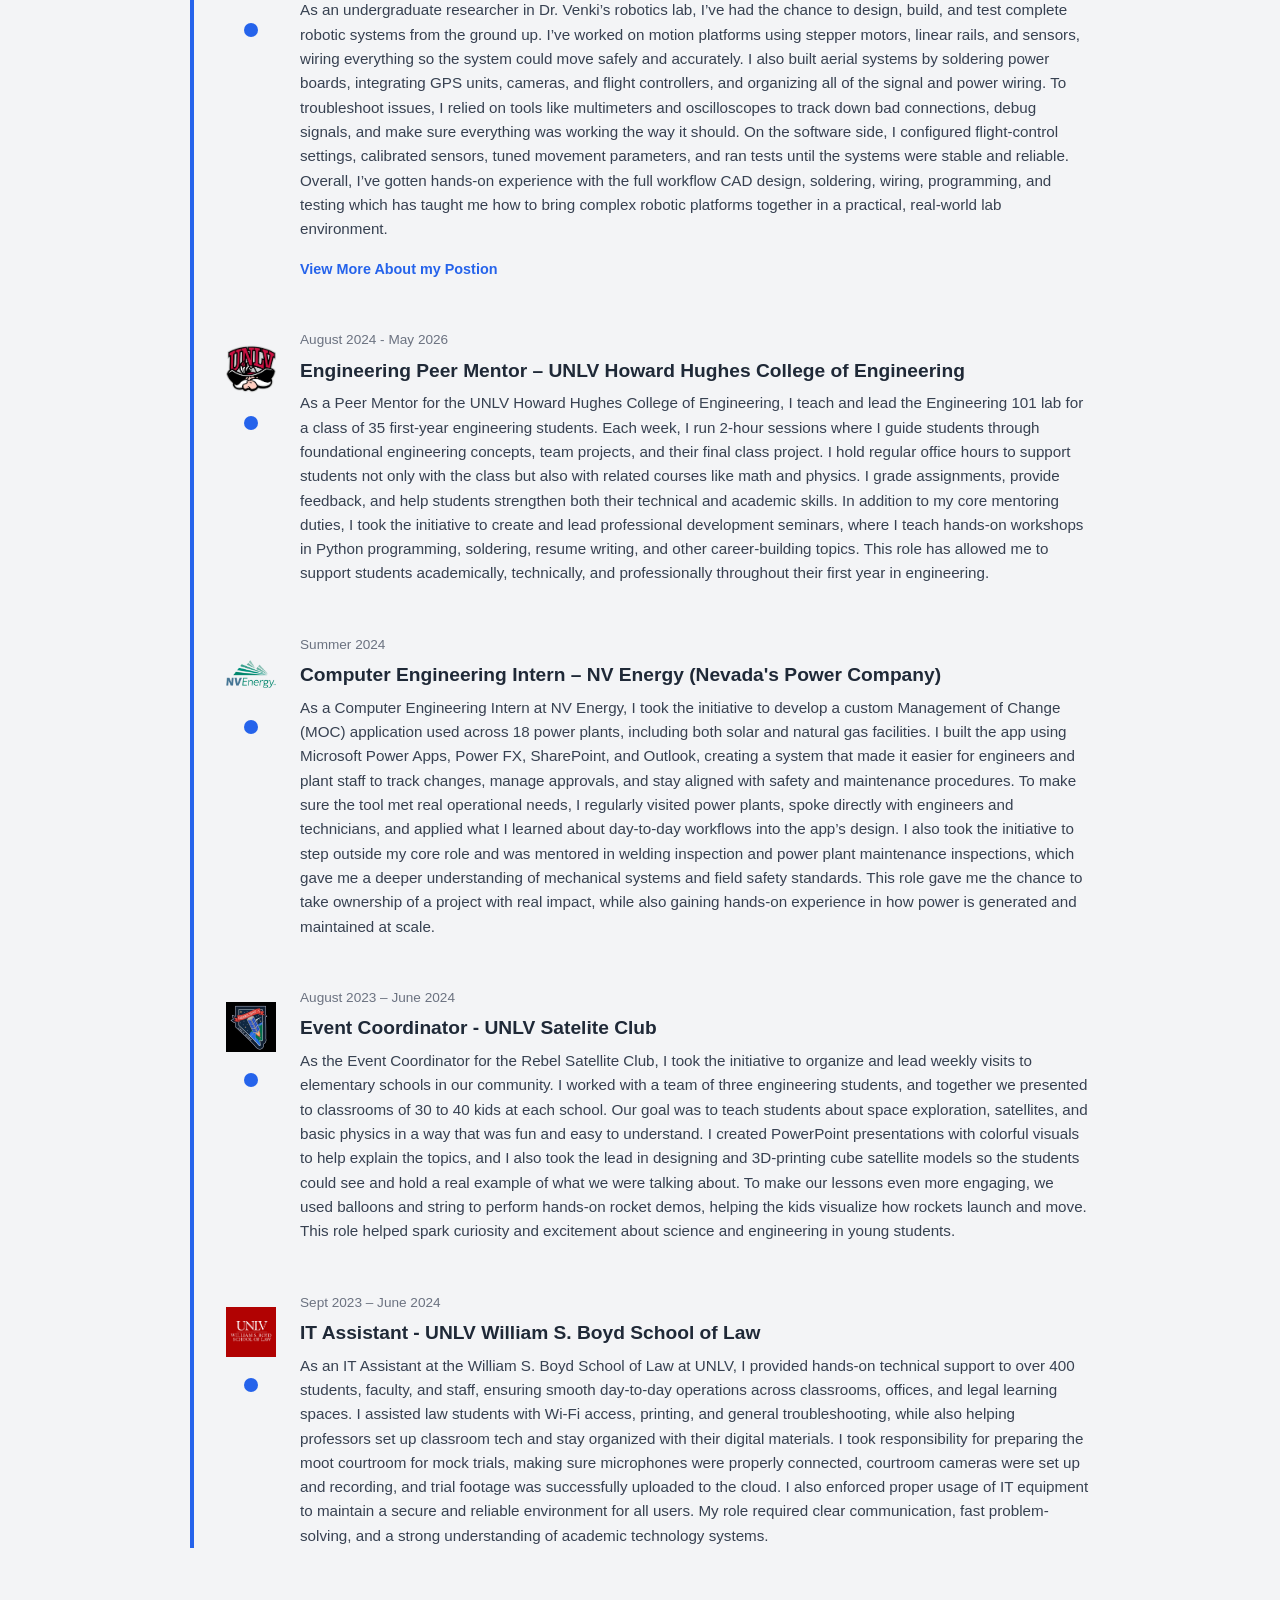
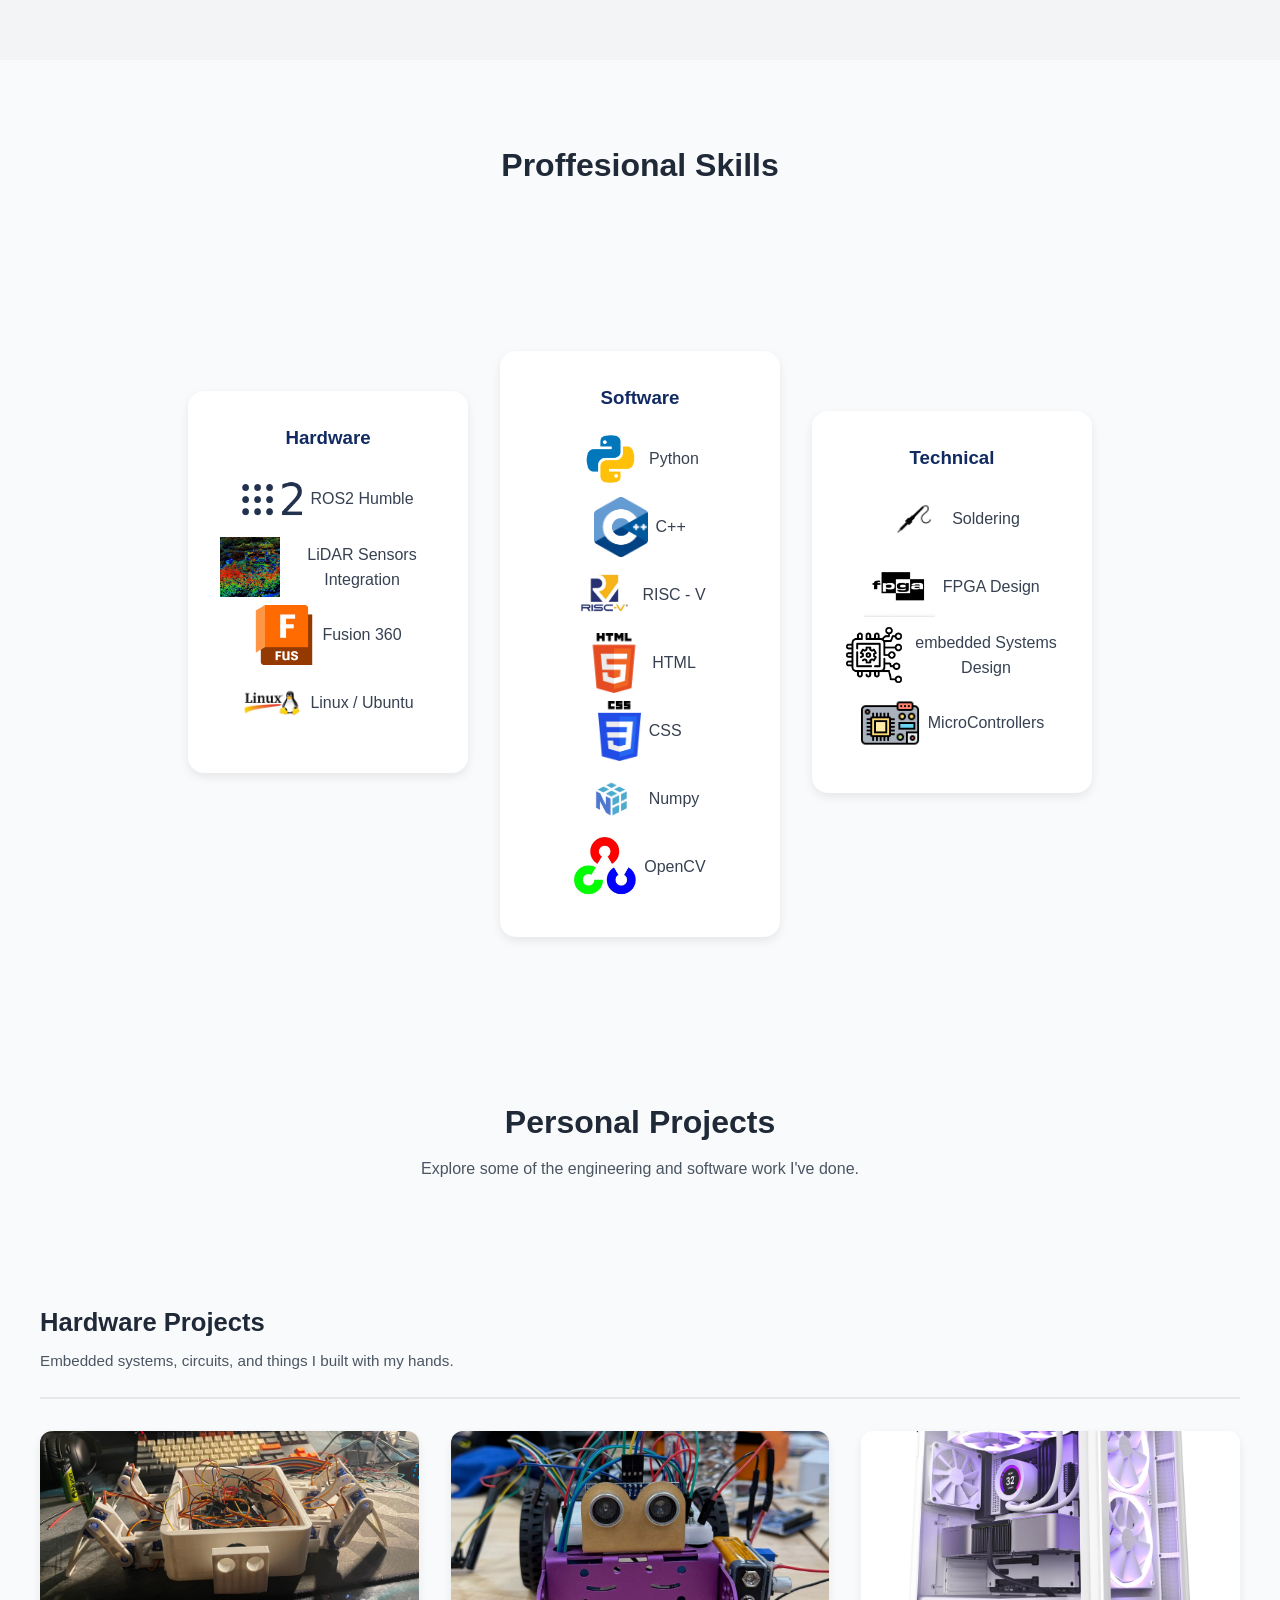
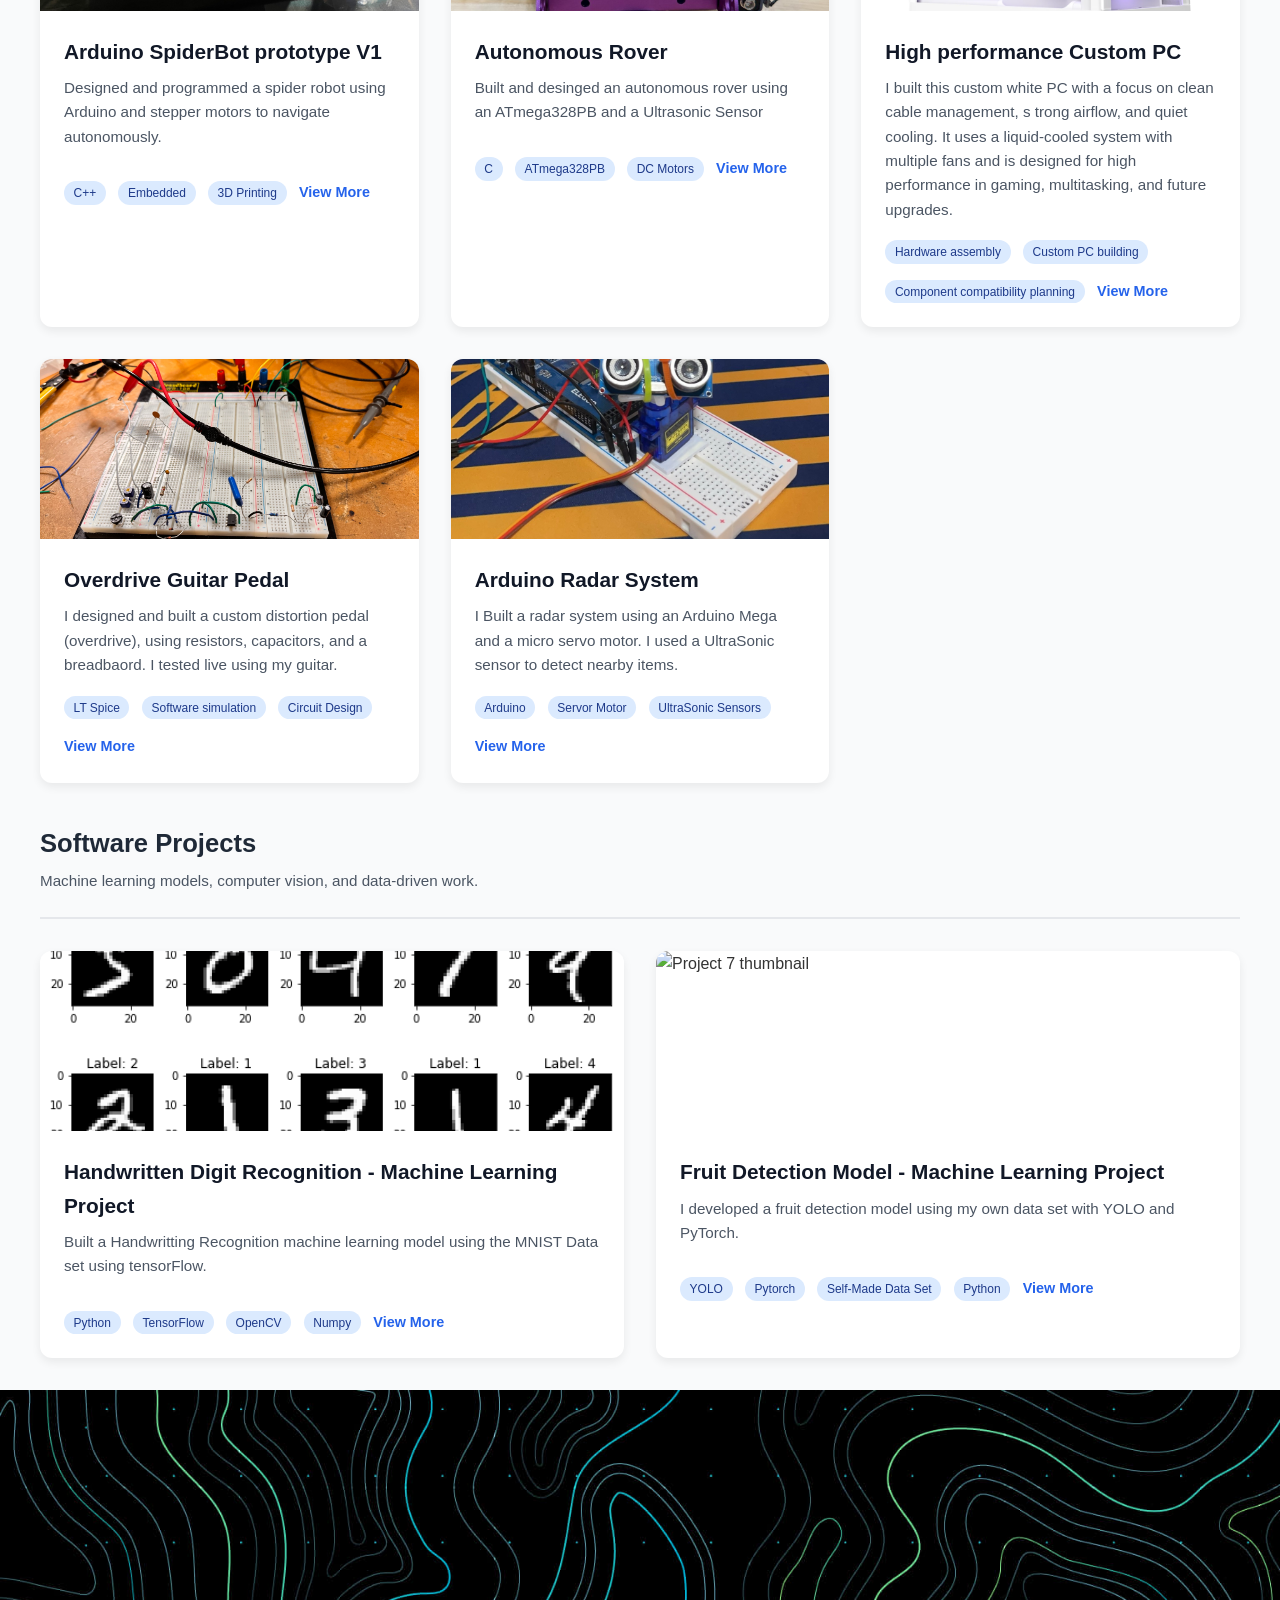
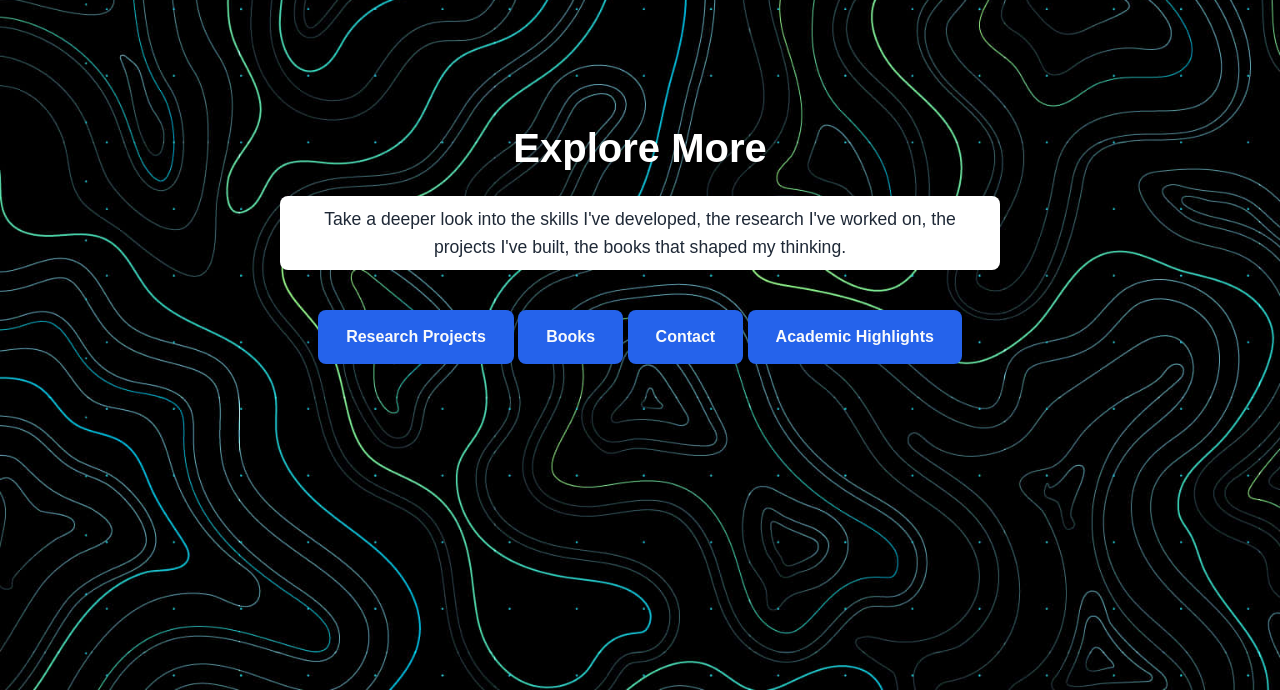
==== commit f50fcbaa: "summer changes I changed my resume and CV also made the site mobile friendly" ====
--- a/website/index.html
+++ b/website/index.html
@@ -6,6 +6,7 @@
     <meta name="viewport" content="width=device-width, initial-scale=1.0" />
     <title>Gaspar Montoya | Portfolio</title>
     <link rel="stylesheet" href="style.css" />
+    <script src="nav.js" defer></script>
 </head>
 
 <body>
@@ -16,6 +17,10 @@
             <div class="logo">
                 <img src="assets/mylogo2.png" alt="Gaspar J. Montoya Logo">
             </div>
+            <input type="checkbox" id="nav-toggle" class="nav-toggle" />
+            <label for="nav-toggle" class="nav-toggle-label" aria-label="Open navigation menu">
+                <span></span><span></span><span></span>
+            </label>
             <ul class="nav-links">
                 <li><a href="#Home">Home</a></li>
                 <li><a href="#Personal Projects">Projects</a></li>
@@ -55,8 +60,11 @@
             </div>
 
             <div class="hero-buttons">
-                <a href="assets/Gaspar-Montoya-CV.pdf" class="hero-button">
+                <a href="assets/Montoya-Gaspar-CV-summer-26.pdf" class="hero-button">
                     Download My CV
+                </a>
+                <a href="assets/Montoya-Gaspar-Resume-Summer-26.pdf" class="hero-button">
+                    Download My Resume
                 </a>
             </div>
         </div>
@@ -292,6 +300,12 @@
         <p>Explore some of the engineering and software work I've done.</p>
     </div>
 
+    <!-- Hardware Projects -->
+    <div class="category-title">
+        <h3>Hardware Projects</h3>
+        <p>Embedded systems, circuits, and things I built with my hands.</p>
+    </div>
+
     <div class="project-grid">
         <!-- Project 1 -->
         <div class="project-card">
@@ -318,6 +332,55 @@
                 <a href="project2.html" class="card-link">View More</a>
             </div>
         </div>
+        <!-- Project 4 -->
+        <div class="project-card">
+            <img src="assets/nzxtcase.webp" alt="Project 3 Thumbnail" />
+            <div class="card-content">
+                <h3>High performance Custom PC</h3>
+                <p>I built this custom white PC with a focus on clean cable management, s
+                    trong airflow, and quiet cooling. It uses a liquid-cooled system with multiple fans and
+                    is designed for high performance in gaming, multitasking, and future upgrades.</p>
+                <span class="tag">Hardware assembly</span>
+                <span class="tag">Custom PC building</span>
+                <span class="tag">Component compatibility planning</span>
+                <a href="project3.html" class="card-link">View More</a>
+            </div>
+        </div>
+        <!-- Project 5 -->
+        <div class="project-card">
+            <img src="assets/overdrivepedal.jpg" alt="Project 5 Thumbnail"/>
+            <div class="card-content">
+                <h3>Overdrive Guitar Pedal</h3>
+                <p>I designed and built a custom distortion pedal (overdrive), using resistors, capacitors, and a breadbaord. I tested live using my guitar.  </p>
+                <span class="tag">LT Spice</span>
+                <span class="tag">Software simulation</span>
+                <span class="tag">Circuit Design</span>
+                <a href="project5.html" class="card-link">View More</a>
+            </div>
+        </div>
+        <!-- Project 6 -->
+        <div class="project-card">
+            <img src="assets/arduinoradar2.jpg" alt="Project 6 thumbnail"/>
+            <div class="card-content">
+                <h3>Arduino Radar System</h3>
+                <p>I Built a radar system using an Arduino Mega and a micro servo motor. I used a UltraSonic sensor to detect
+                    nearby items.  </p>
+                <span class="tag">Arduino</span>
+                <span class="tag">Servor Motor</span>
+                <span class="tag">UltraSonic Sensors</span>
+                <a href="project6.html" class="card-link">View More</a>
+            </div>
+        </div>
+
+    </div>
+
+    <!-- Software Projects -->
+    <div class="category-title">
+        <h3>Software Projects</h3>
+        <p>Machine learning models, computer vision, and data-driven work.</p>
+    </div>
+
+    <div class="project-grid">
         <!-- Project 3 -->
         <div class="project-card">
             <img src="assets/numlogo.png" alt="Project 3 Thumbnail" />
@@ -330,45 +393,6 @@
                 <span class="tag">OpenCV</span>
                 <span class="tag">Numpy</span>
                 <a href="project4.html" class="card-link">View More</a>
-            </div>
-        </div>
-        <!-- Project 4 -->
-        <div class="project-card">
-            <img src="assets/nzxtcase.webp" alt="Project 3 Thumbnail" />
-            <div class="card-content">
-                <h3>High performance Custom PC</h3>
-                <p>I built this custom white PC with a focus on clean cable management, s
-                    trong airflow, and quiet cooling. It uses a liquid-cooled system with multiple fans and
-                    is designed for high performance in gaming, multitasking, and future upgrades.</p>
-                <span class="tag">Hardware assembly</span>
-                <span class="tag">Custom PC building</span>
-                <span class="tag">Component compatibility planning</span>
-                <a href="project3.html" class="card-link">View More</a>
-            </div>
-        </div>
-        <!-- Project 5 -->
-        <div class="project-card">
-            <img src="assets/overdrivepedal.jpg" alt="Project 5 Thumbnail"/>
-            <div class="card-content">
-                <h3>Overdrive Guitar Pedal</h3>
-                <p>I designed and built a custom distortion pedal (overdrive), using resistors, capacitors, and a breadbaord. I tested live using my guitar.  </p>
-                <span class="tag">LT Spice</span>
-                <span class="tag">Software simulation</span>
-                <span class="tag">Circuit Design</span>
-                <a href="project5.html" class="card-link">View More</a>
-            </div>
-        </div>
-        <!-- Project 6 -->
-        <div class="project-card">
-            <img src="assets/arduinoradar2.jpg" alt="Project 6 thumbnail"/>
-            <div class="card-content">
-                <h3>Arduino Radar System</h3>
-                <p>I Built a radar system using an Arduino Mega and a micro servo motor. I used a UltraSonic sensor to detect 
-                    nearby items.  </p>
-                <span class="tag">Arduino</span>
-                <span class="tag">Servor Motor</span>
-                <span class="tag">UltraSonic Sensors</span>
-                <a href="project6.html" class="card-link">View More</a>
             </div>
         </div>
         <!-- Project 7 -->
--- a/website/style.css
+++ b/website/style.css
@@ -6,13 +6,41 @@
     font-family: 'Segoe UI', sans-serif;
 }
 
+html {
+    -webkit-text-size-adjust: 100%;
+}
+
 body {
     background-color: #f7f9fc;
     color: #333;
     line-height: 1.6;
+    /* Safety net against sideways scroll on phones.
+       Must be `clip`, not `hidden` — `hidden` would make body a scroll
+       container and break the sticky navbar. */
+    overflow-x: clip;
+}
+
+/* Never let media push the page wider than the screen */
+img,
+video {
+    max-width: 100%;
+}
+
+/* Stop anchor links from landing underneath the sticky navbar */
+section[id] {
+    scroll-margin-top: 90px;
 }
 
 /* Navbar */
+
+/* The sticky lives on <header>, not .navbar. A sticky element can only travel
+   inside its parent, and <header> is only as tall as the bar itself — so
+   sticking .navbar alone let it scroll away immediately. */
+header {
+    position: sticky;
+    top: 0;
+    z-index: 100;
+}
 
 /* Logo image scaling */
 .logo img {
@@ -56,6 +84,17 @@
 
 .nav-links a:hover {
     color: #38bdf8;
+}
+
+/* Mobile menu toggle — hidden on desktop, shown by the mobile block below */
+.nav-toggle {
+    position: absolute;
+    left: -9999px;
+    opacity: 0;
+}
+
+.nav-toggle-label {
+    display: none;
 }
 
 /* Hero Section */
@@ -274,6 +313,26 @@
     font-size: 1rem;
 }
 
+/* Project Category Titles */
+.category-title {
+    max-width: 1200px;
+    margin: 0 auto;
+    padding: 2.5rem 0 1.5rem;
+    border-bottom: 2px solid #e5e7eb;
+    margin-bottom: 2rem;
+}
+
+.category-title h3 {
+    font-size: 1.6rem;
+    color: #1f2937;
+    margin-bottom: 0.35rem;
+}
+
+.category-title p {
+    color: #4b5563;
+    font-size: 0.95rem;
+}
+
 /* Project Grid */
 .projects-section {
     background: #f9fafb;
@@ -937,6 +996,7 @@
   
   .feature-img {
     width: 500px;
+    max-width: 100%;
     height: auto;
     border-radius: 0.5rem;
     box-shadow: 0 4px 10px rgba(0,0,0,0.08);
@@ -971,6 +1031,7 @@
   
   .LTSpice-entry {
     width: 500px;
+    max-width: 100%;
     height: auto;
     box-shadow: 0 4px 12px rgba(0,0,0,0.1);
     border-radius: 0.5rem;
@@ -980,7 +1041,466 @@
     flex: 1;
     min-width: 250px;
   }
-  
+
+
+/* ==========================================================================
+   PHONE / SMALL SCREEN STYLES
+   Kept at the end of the file so these rules win over the desktop ones above.
+   ========================================================================== */
+
+/* Tablets and small laptops */
+@media (max-width: 1024px) {
+  .feature-img,
+  .LTSpice-entry,
+  .media-wrapper {
+    width: 100%;
+  }
+}
+
+@media (max-width: 768px) {
+
+  /* --- Navbar: collapse the links behind a hamburger --- */
+  .navbar {
+    flex-wrap: wrap;
+    padding: 0.6rem 1rem;
+  }
+
+  .nav-toggle-label {
+    display: flex;
+    flex-direction: column;
+    justify-content: center;
+    gap: 5px;
+    width: 44px;
+    height: 44px;
+    padding: 10px;
+    margin-left: auto;
+    cursor: pointer;
+  }
+
+  .nav-toggle-label span {
+    display: block;
+    width: 100%;
+    height: 3px;
+    background: #f9fafb;
+    border-radius: 2px;
+    transition: transform 0.3s ease, opacity 0.2s ease;
+  }
+
+  .nav-toggle:focus-visible + .nav-toggle-label {
+    outline: 2px solid #38bdf8;
+    outline-offset: 2px;
+    border-radius: 6px;
+  }
+
+  /* Turn the bars into an X while the menu is open */
+  .nav-toggle:checked + .nav-toggle-label span:nth-child(1) {
+    transform: translateY(8px) rotate(45deg);
+  }
+
+  .nav-toggle:checked + .nav-toggle-label span:nth-child(2) {
+    opacity: 0;
+  }
+
+  .nav-toggle:checked + .nav-toggle-label span:nth-child(3) {
+    transform: translateY(-8px) rotate(-45deg);
+  }
+
+  /* Pages without a toggle (the project pages) just wrap their single link */
+  .nav-links {
+    flex-wrap: wrap;
+    gap: 1rem;
+  }
+
+  /* Only collapse navs that actually have a toggle to reopen them */
+  .nav-toggle ~ .nav-links {
+    flex-basis: 100%;
+    flex-direction: column;
+    /* nowrap matters: a wrapping column with a capped height would spill the
+       links sideways into extra columns instead of stacking them */
+    flex-wrap: nowrap;
+    gap: 0;
+    max-height: 0;
+    overflow: hidden;
+    transition: max-height 0.35s ease;
+  }
+
+  .nav-toggle:checked ~ .nav-links {
+    max-height: 80vh;
+    overflow-y: auto;
+  }
+
+  .nav-toggle ~ .nav-links li {
+    width: 100%;
+  }
+
+  .nav-toggle ~ .nav-links a {
+    display: block;
+    padding: 0.85rem 0.25rem;
+    font-size: 1.05rem;
+    border-top: 1px solid rgba(249, 250, 251, 0.15);
+  }
+
+  .logo img {
+    width: 180px;
+    height: 50px;
+  }
+
+  /* --- Hero --- */
+  .hero {
+    min-height: 100svh; /* avoids the iOS URL-bar height jump */
+    padding: 2.5rem 1.25rem;
+  }
+
+  .hero-content {
+    gap: 1.75rem;
+  }
+
+  .hero-image-wrapper {
+    flex-basis: auto;
+  }
+
+  .hero-img {
+    width: 190px;
+    height: 190px;
+    border-width: 4px;
+  }
+
+  .hero-text-card {
+    flex-basis: auto;
+    padding: 1.35rem;
+    border-radius: 16px;
+  }
+
+  .hero-intro {
+    font-size: 0.85rem;
+  }
+
+  .hero-text-card h1 {
+    font-size: 2rem;
+  }
+
+  .hero-subtitle {
+    font-size: 1rem;
+    line-height: 1.6;
+    margin-bottom: 1.25rem;
+  }
+
+  .hero-tags {
+    gap: 0.5rem;
+    margin-bottom: 1.5rem;
+  }
+
+  .hero-tags span {
+    font-size: 0.8rem;
+    padding: 0.45rem 0.8rem;
+  }
+
+  .hero-buttons {
+    width: 100%;
+  }
+
+  .hero-button {
+    display: block;
+    width: 100%;
+    text-align: center;
+    padding: 0.95rem 1rem;
+  }
+
+  /* --- Section titles --- */
+  .section-title {
+    padding: 2.5rem 0.5rem 1.25rem;
+  }
+
+  .section-title h2 {
+    font-size: 1.65rem;
+  }
+
+  /* --- Projects --- */
+  .projects-section {
+    padding: 1rem;
+  }
+
+  .project-grid {
+    grid-template-columns: 1fr;
+    gap: 1.25rem;
+  }
+
+  .category-title {
+    padding: 2rem 0 1rem;
+    margin-bottom: 1.25rem;
+  }
+
+  .category-title h3 {
+    font-size: 1.35rem;
+  }
+
+  .project-card img {
+    height: 200px;
+  }
+
+  .card-content {
+    padding: 1.15rem;
+  }
+
+  .card-content h3 {
+    font-size: 1.15rem;
+  }
+
+  /* Tags wrap cleanly instead of running off the card */
+  .tag {
+    display: inline-block;
+    margin-bottom: 0.4rem;
+  }
+
+  /* Tags that are actually links need a real tap target */
+  a.tag {
+    display: inline-flex;
+    align-items: center;
+    min-height: 44px;
+    padding: 0.3rem 0.75rem;
+  }
+
+  /* Meet the 44px minimum tap-target size */
+  .card-link,
+  .research-link {
+    display: inline-flex;
+    align-items: center;
+    min-height: 44px;
+    padding: 0.25rem 0;
+  }
+
+  /* --- Timeline: stack the logo above the text --- */
+  .timeline-section {
+    padding: 2.5rem 0.9rem;
+  }
+
+  .timeline-container {
+    padding-left: 1rem;
+    border-left-width: 3px;
+  }
+
+  .timeline-item {
+    flex-direction: column;
+    margin-bottom: 2.25rem;
+  }
+
+  .timeline-left {
+    flex-direction: row;
+    align-items: center;
+    gap: 0.6rem;
+    width: auto;
+    margin-right: 0;
+    margin-bottom: 0.6rem;
+  }
+
+  .timeline-logo {
+    width: 52px;
+    height: 52px;
+    margin-bottom: 0;
+  }
+
+  .timeline-content h3 {
+    font-size: 1.05rem;
+  }
+
+  .timeline-content p {
+    font-size: 0.9rem;
+  }
+
+  /* --- Skills --- */
+  .skills-section {
+    min-height: auto;
+    padding: 2.5rem 1rem;
+  }
+
+  .skills-title {
+    font-size: 1.65rem;
+    margin-bottom: 2rem; /* was 10rem — a full blank screen on a phone */
+  }
+
+  .skills-container {
+    gap: 1.25rem;
+  }
+
+  .skill-box {
+    width: 100%;
+    max-width: 360px;
+    padding: 1.35rem;
+  }
+
+  /* The staggered offsets only make sense side by side */
+  .skill-box:nth-child(1),
+  .skill-box:nth-child(2),
+  .skill-box:nth-child(3) {
+    margin-top: 0;
+  }
+
+  .skill-box ul li {
+    justify-content: flex-start;
+    text-align: left;
+  }
+
+  .skill-box ul li img.logo {
+    height: 38px;
+  }
+
+  /* --- Closing section --- */
+  .section-break {
+    height: auto;
+    min-height: auto;
+    padding: 3rem 1.25rem;
+  }
+
+  .section-break h2 {
+    font-size: 1.8rem;
+  }
+
+  .section-break p {
+    font-size: 1rem;
+    margin-bottom: 1.75rem;
+  }
+
+  .section-break-btn {
+    display: block;
+    width: 100%;
+    margin-bottom: 0.75rem;
+  }
+
+  /* --- Page headers (research / books / more / contact) --- */
+  .page-header {
+    padding: 2.5rem 1.25rem;
+  }
+
+  .page-header h1 {
+    font-size: 1.9rem;
+  }
+
+  .page-header p {
+    font-size: 1rem;
+  }
+
+  /* --- Project detail pages --- */
+  .project-detail {
+    padding: 2rem 1.1rem;
+  }
+
+  .project-header h1 {
+    font-size: 1.6rem;
+  }
+
+  .project-media-gallery {
+    padding: 1.25rem 1.1rem;
+  }
+
+  .gallery-grid {
+    grid-template-columns: 1fr;
+    gap: 1.1rem;
+  }
+
+  /* --- Research page --- */
+  .research-entry {
+    margin: 2.5rem auto;
+    padding: 0 1.1rem;
+  }
+
+  .media-wrapper {
+    max-height: none; /* the 250px cap cropped the images */
+  }
+
+  .text-content h2 {
+    font-size: 1.3rem;
+  }
+
+  .media-gallery img,
+  .media-gallery video {
+    width: 100%;
+    height: auto;
+  }
+
+  /* --- Books page --- */
+  .books-section {
+    padding: 2.5rem 1.25rem;
+  }
+
+  .section-title {
+    font-size: 1.9rem;
+    margin-bottom: 2rem;
+  }
+
+  .book-entry {
+    gap: 1.25rem;
+    margin-bottom: 2.5rem;
+  }
+
+  .book-cover {
+    width: 140px;
+    margin: 0 auto;
+  }
+
+  .book-thoughts {
+    min-width: 0;
+  }
+
+  .book-thoughts h2 {
+    font-size: 1.25rem;
+  }
+
+  /* --- Contact page --- */
+  .contact-section {
+    min-height: auto;
+    padding: 2.5rem 1.25rem;
+  }
+
+  .contact-title {
+    font-size: 1.9rem;
+    margin-bottom: 2rem;
+  }
+
+  /* --- Academic highlights page --- */
+  .academia-section {
+    min-height: auto;
+    padding: 2.5rem 1.25rem;
+  }
+
+  .academia-title {
+    font-size: 1.9rem;
+    margin-bottom: 2rem;
+  }
+
+  .academia-category h2 {
+    font-size: 1.35rem;
+  }
+
+  .feature-entry {
+    gap: 1.25rem;
+  }
+
+  .feature-text {
+    min-width: 0;
+  }
+}
+
+/* Very small phones (iPhone SE and similar) */
+@media (max-width: 380px) {
+  .hero-text-card h1 {
+    font-size: 1.75rem;
+  }
+
+  .hero-img {
+    width: 160px;
+    height: 160px;
+  }
+
+  .logo img {
+    width: 150px;
+    height: 42px;
+  }
+
+  .skill-box ul li img.logo {
+    height: 32px;
+  }
+}
+
 
   
   
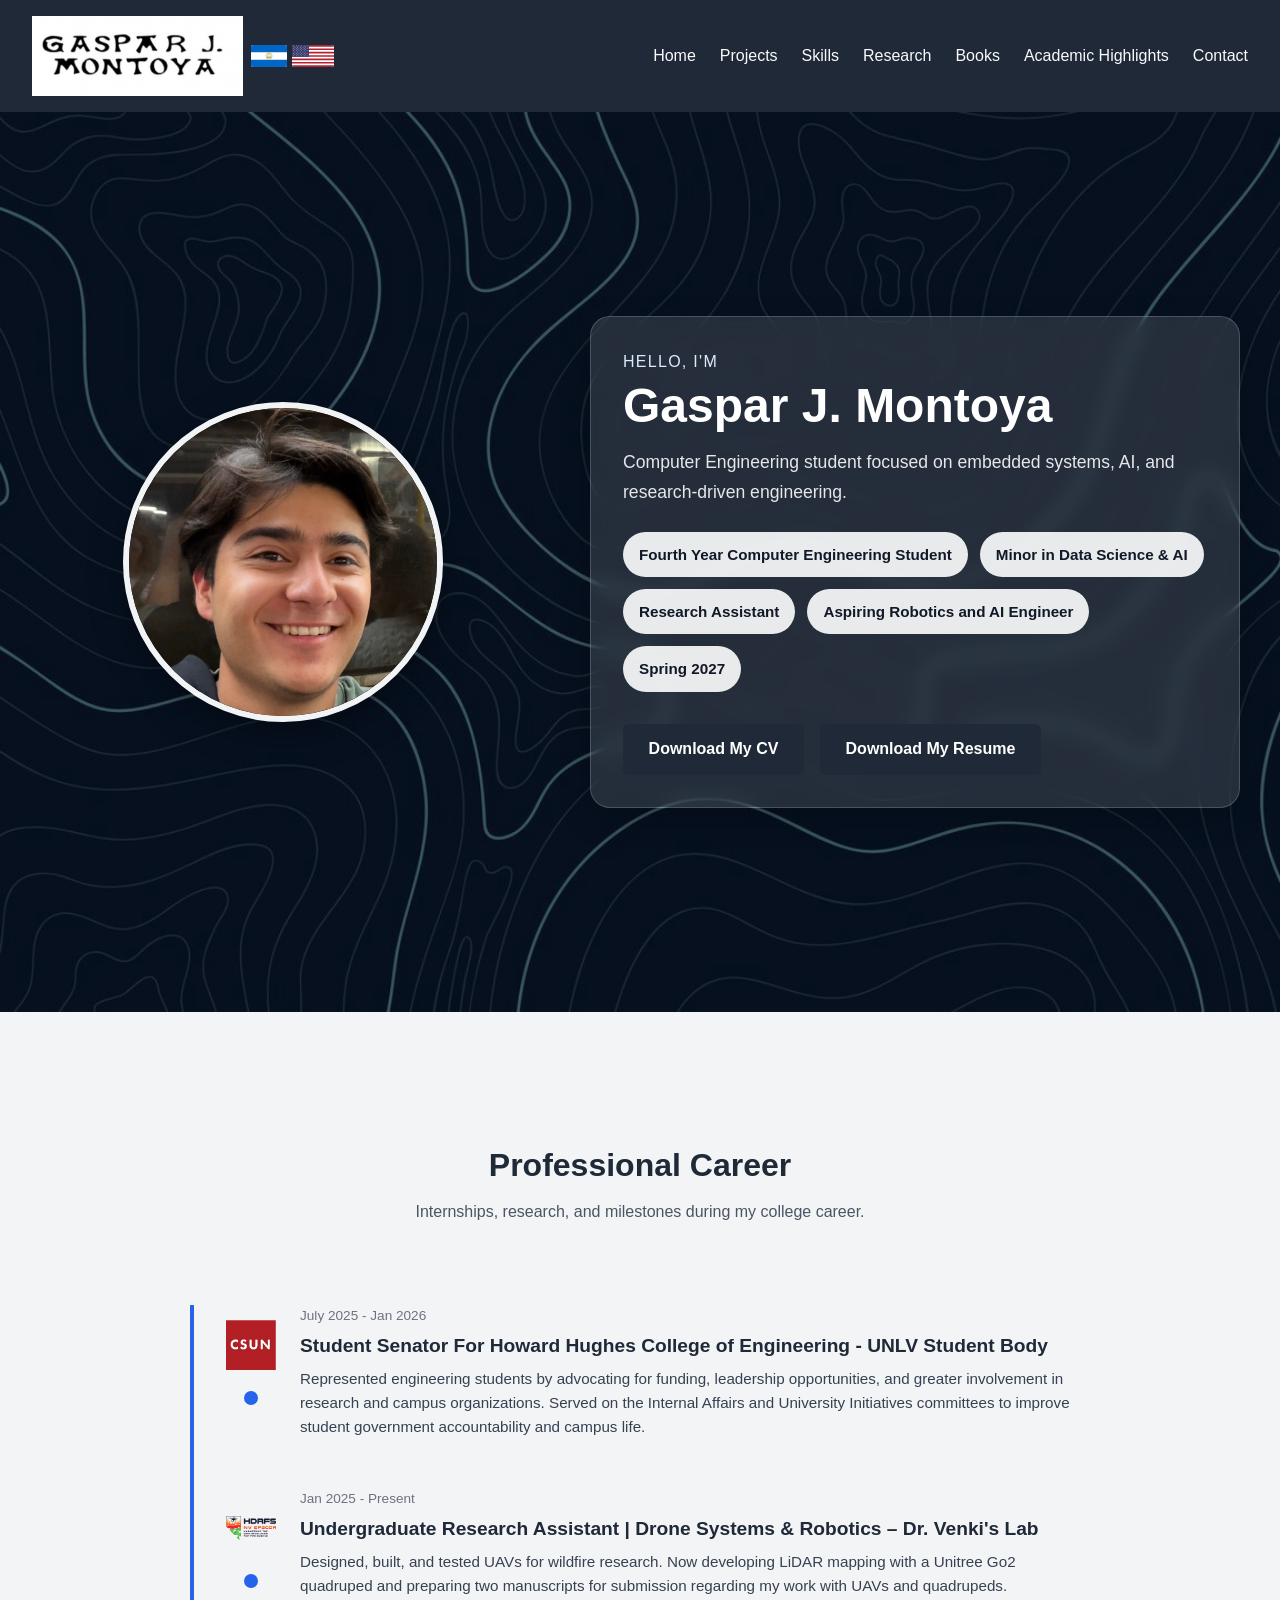
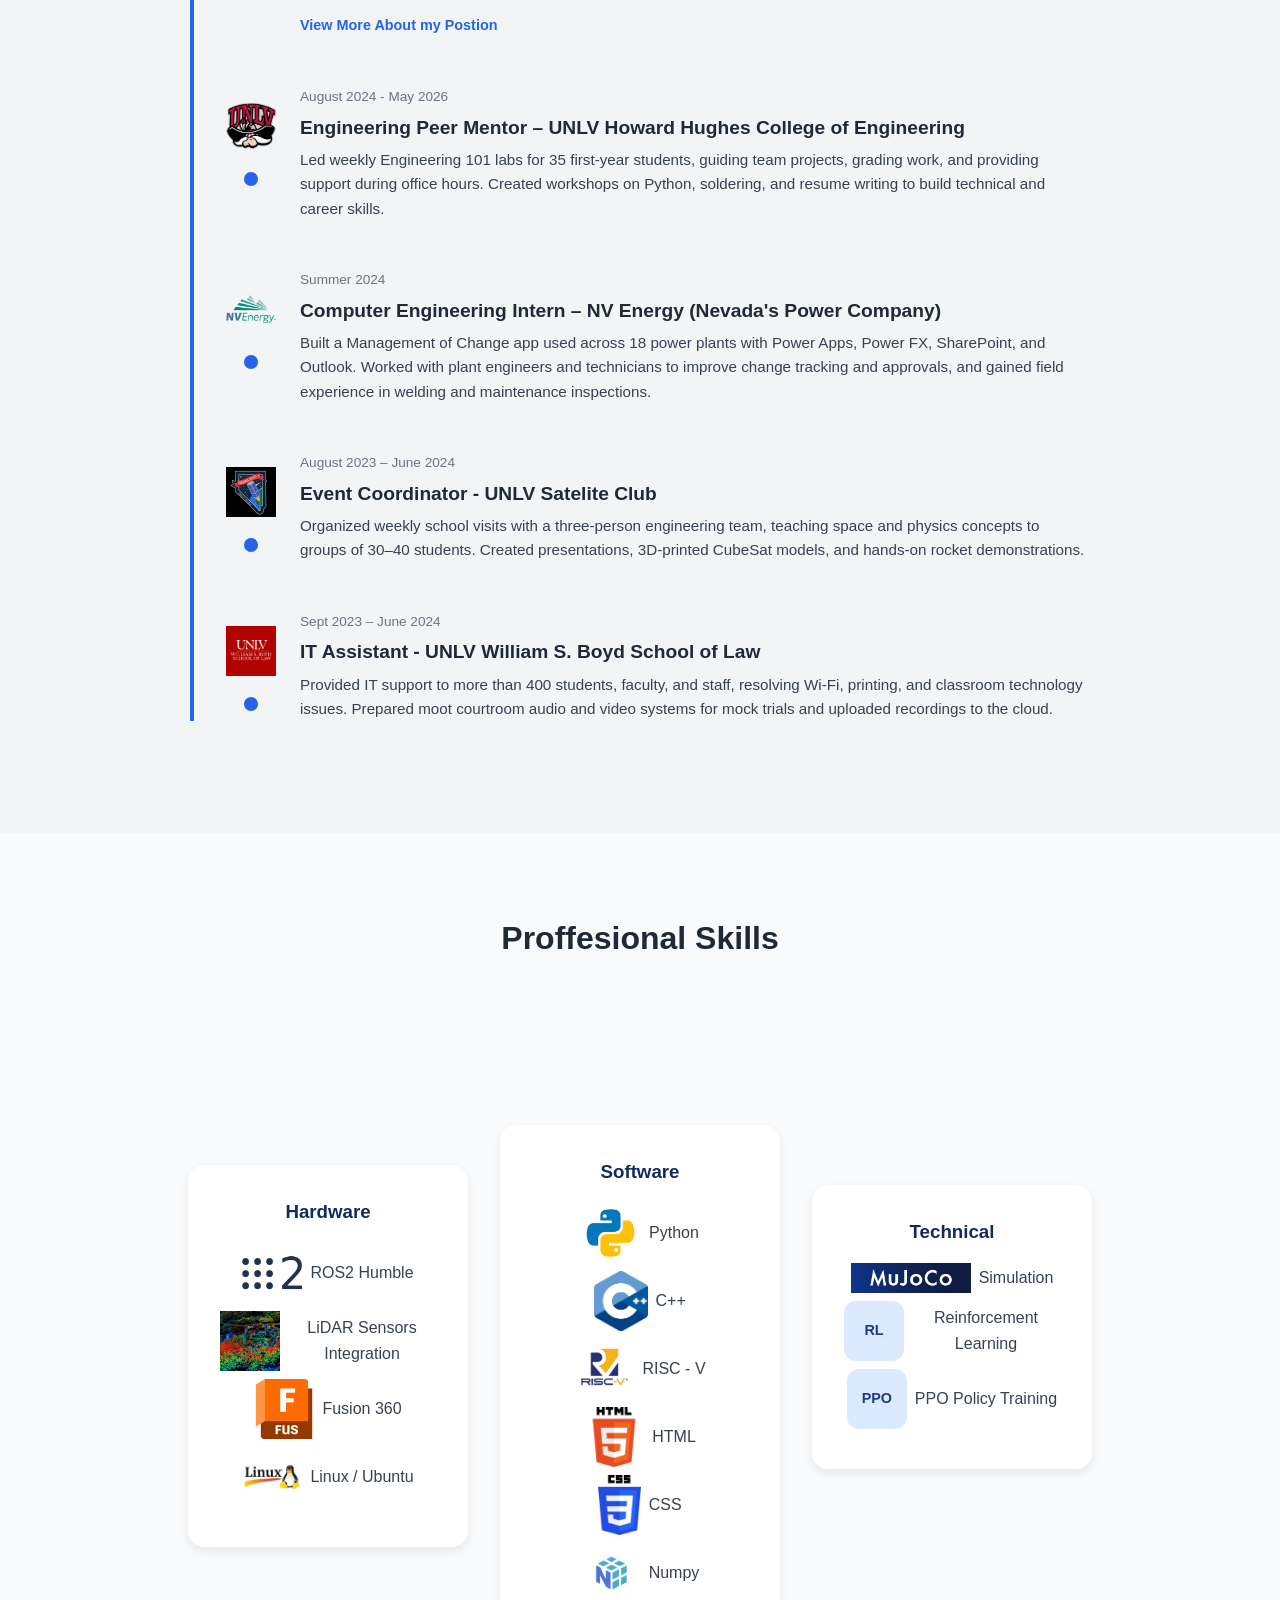
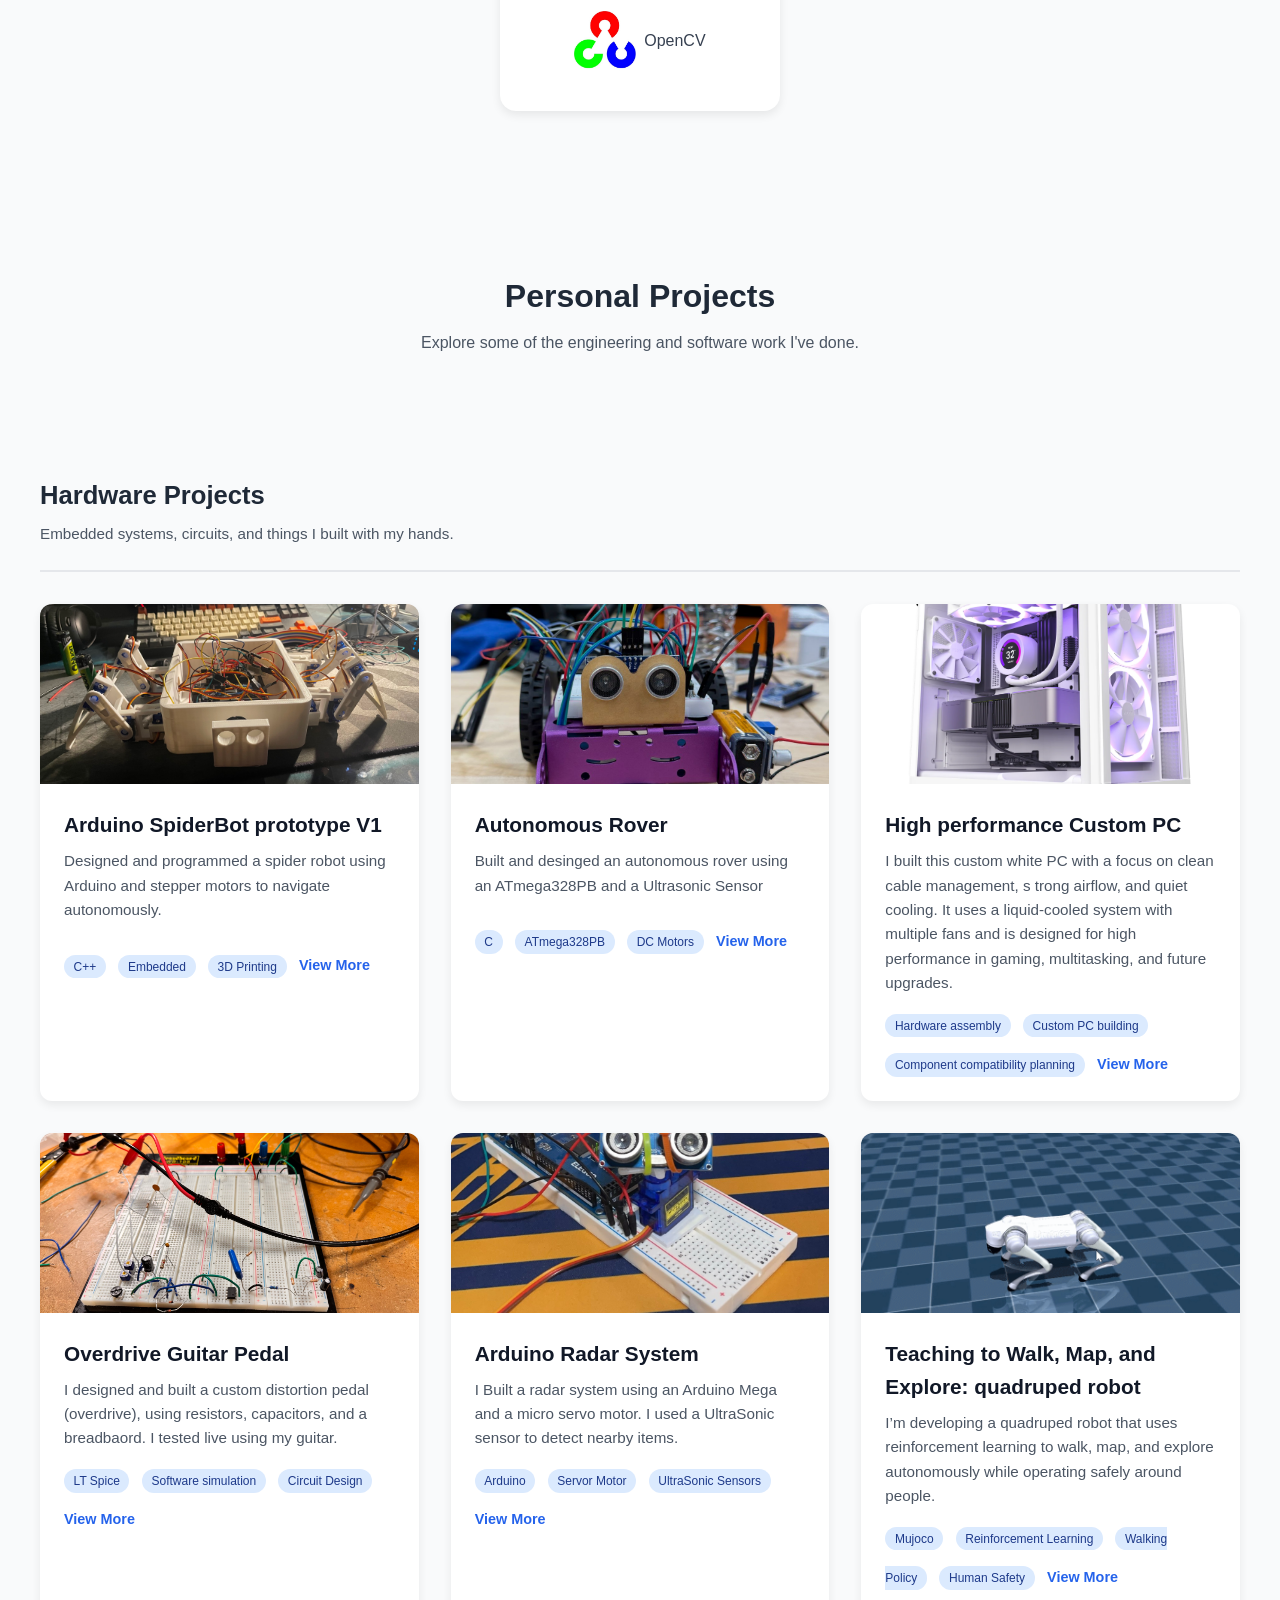
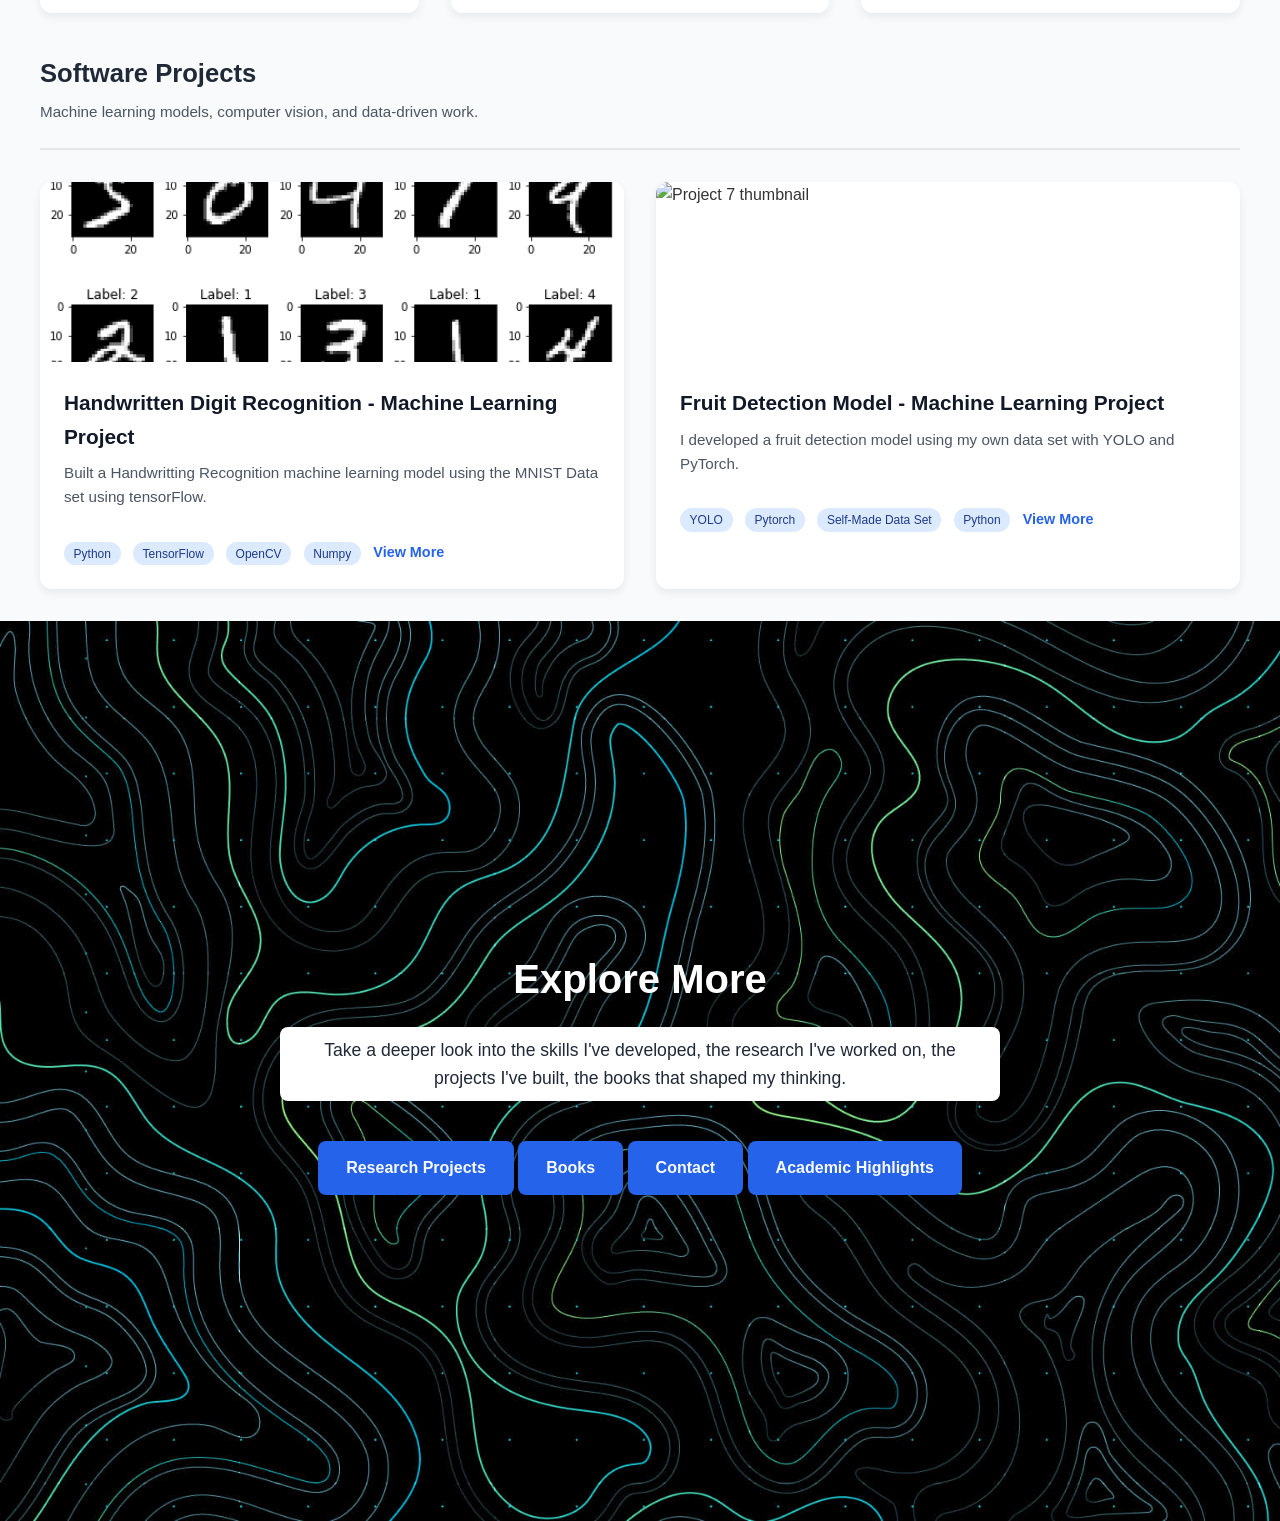
==== commit 0df06818: "added projects and fixed text sections" ====
--- a/website/index.html
+++ b/website/index.html
@@ -6,6 +6,7 @@
     <meta name="viewport" content="width=device-width, initial-scale=1.0" />
     <title>Gaspar Montoya | Portfolio</title>
     <link rel="stylesheet" href="style.css" />
+    <link rel="icon" type="image/svg+xml" href="assets/favicon.svg" />
     <script src="nav.js" defer></script>
 </head>
 
@@ -16,6 +17,7 @@
         <nav class="navbar">
             <div class="logo">
                 <img src="assets/mylogo2.png" alt="Gaspar J. Montoya Logo">
+                <span class="nav-flags"><img src="assets/nicaragua-flag.svg" alt="Nicaragua flag"><img src="assets/usa-flag.svg" alt="United States flag"></span>
             </div>
             <input type="checkbox" id="nav-toggle" class="nav-toggle" />
             <label for="nav-toggle" class="nav-toggle-label" aria-label="Open navigation menu">
@@ -40,7 +42,7 @@
 
     <div class="hero-content">
         <div class="hero-image-wrapper">
-            <img src="assets/NormalConPiccropped.png" alt="Gaspar Montoya" class="hero-img" />
+            <img src="assets/gaspar_index.jpg" alt="Gaspar Montoya" class="hero-img" />
         </div>
 
         <div class="hero-text-card">
@@ -55,15 +57,15 @@
                 <span>Fourth Year Computer Engineering Student</span>
                 <span>Minor in Data Science & AI</span>
                 <span>Research Assistant</span>
-                <span>Aspiring Embedded Systems Engineer</span>
+                <span>Aspiring Robotics and AI Engineer</span>
                 <span>Spring 2027</span>
             </div>
 
             <div class="hero-buttons">
-                <a href="assets/Montoya-Gaspar-CV-summer-26.pdf" class="hero-button">
+                <a href="assets/Gaspar_Montoya_CV_Fall_26.pdf" class="hero-button" download>
                     Download My CV
                 </a>
-                <a href="assets/Montoya-Gaspar-Resume-Summer-26.pdf" class="hero-button">
+                <a href="assets/Gaspar_Montoya_Resume_fall_26.pdf" class="hero-button" download>
                     Download My Resume
                 </a>
             </div>
@@ -94,13 +96,10 @@
                 <div class="timeline-date">July 2025 - Jan 2026</div>
                 <div class="timeline-content">
                     <h3>Student Senator For Howard Hughes College of Engineering - UNLV Student Body</h3>
-                    <p>I represent the College of Engineering by advocating for student needs, 
-                        by bringing access to funding and leadership opportunities, and leading 
-                        initiatives that strengthen student engagement in research, professional 
-                        development, and campus organizations. I also serve on the Internal Affairs 
-                        Committee, where I work to ensure transparency and accountability within student government, 
-                        and on the University Initiatives Committee, where I contribute to projects that enhance the 
-                        overall student experience across campus.</p>
+                    <p>Represented engineering students by advocating for funding, leadership opportunities,
+                        and greater involvement in research and campus organizations. Served on the Internal
+                        Affairs and University Initiatives committees to improve student government
+                        accountability and campus life.</p>
                 </div>
             </div>
         </div>
@@ -115,17 +114,9 @@
                 <div class="timeline-date">Jan 2025 - Present</div>
                 <div class="timeline-content">
                     <h3>Undergraduate Research Assistant | Drone Systems & Robotics – Dr. Venki's Lab </h3>
-                    <p>As an undergraduate researcher in Dr. Venki’s robotics lab, I’ve had the chance to design, 
-                        build, and test complete robotic systems from the ground up. I’ve worked on motion platforms 
-                        using stepper motors, linear rails, and sensors, wiring everything so the system could move safely 
-                        and accurately. I also built aerial systems by soldering power boards, integrating GPS units, 
-                        cameras, and flight controllers, and organizing all of the signal and power wiring. To troubleshoot 
-                        issues, I relied on tools like multimeters and oscilloscopes to track down bad connections, 
-                        debug signals, and make sure everything was working the way it should. On the software side, I 
-                        configured flight-control settings, calibrated sensors, tuned movement parameters, and ran tests 
-                        until the systems were stable and reliable. Overall, I’ve gotten hands-on experience with the full 
-                        workflow CAD design, soldering, wiring, programming, and testing which has taught me how to bring 
-                        complex robotic platforms together in a practical, real-world lab environment.</p>
+                    <p>Designed, built, and tested UAVs for wildfire research. Now developing
+                        LiDAR mapping with a Unitree Go2 quadruped and preparing two manuscripts
+                        for submission regarding my work with UAVs and quadrupeds.</p>
                     <a href="research.html" class="card-link">View More About my Postion</a>
                 </div>
             </div>
@@ -141,19 +132,9 @@
                 <div class="timeline-date">August 2024 - May 2026</div>
                 <div class="timeline-content">
                     <h3>Engineering Peer Mentor – UNLV Howard Hughes College of Engineering</h3>
-                    <p>As a Peer Mentor for the UNLV Howard Hughes College of Engineering,
-                        I teach and lead the Engineering 101 lab for a class of 35 first-year engineering
-                        students. Each week, I run 2-hour sessions where I guide students through foundational
-                        engineering concepts, team projects, and their final class project. I hold regular
-                        office hours to support students not only with the class but also with related courses like
-                        math and physics. I grade assignments, provide feedback, and help students strengthen
-                        both their technical and academic skills. In addition to my core mentoring duties, I took the
-                        initiative
-                        to create and lead professional development seminars, where I teach hands-on workshops in Python
-                        programming,
-                        soldering, resume writing, and other career-building topics. This role has allowed me to support
-                        students
-                        academically, technically, and professionally throughout their first year in engineering.</p>
+                    <p>Led weekly Engineering 101 labs for 35 first-year students, guiding team projects,
+                        grading work, and providing support during office hours. Created workshops on Python,
+                        soldering, and resume writing to build technical and career skills.</p>
                 </div>
             </div>
         </div>
@@ -168,21 +149,10 @@
                 <div class="timeline-date">Summer 2024</div>
                 <div class="timeline-content">
                     <h3>Computer Engineering Intern – NV Energy (Nevada's Power Company)</h3>
-                    <p>As a Computer Engineering Intern at NV Energy, I took the initiative to develop a
-                        custom Management of Change (MOC) application used across 18 power plants, including
-                        both solar and natural gas facilities. I built the app using Microsoft Power Apps, Power FX,
-                        SharePoint, and Outlook, creating a system that made it easier for engineers and plant staff to
-                        track changes, manage approvals, and stay aligned with safety and maintenance procedures. To
-                        make
-                        sure the tool met real operational needs, I regularly visited power plants, spoke directly with
-                        engineers
-                        and technicians, and applied what I learned about day-to-day workflows into the app’s design. I
-                        also took the initiative to step
-                        outside my core role and was mentored in welding inspection and power plant maintenance
-                        inspections, which gave me a deeper understanding of mechanical
-                        systems and field safety standards. This role gave me the chance to take ownership of a project
-                        with real impact,
-                        while also gaining hands-on experience in how power is generated and maintained at scale.</p>
+                    <p>Built a Management of Change app used across 18 power plants with Power Apps,
+                        Power FX, SharePoint, and Outlook. Worked with plant engineers and technicians to
+                        improve change tracking and approvals, and gained field experience in welding and
+                        maintenance inspections.</p>
                 </div>
             </div>
         </div>
@@ -197,20 +167,9 @@
                 <div class="timeline-date">August 2023 – June 2024</div>
                 <div class="timeline-content">
                     <h3>Event Coordinator - UNLV Satelite Club </h3>
-                    <p> As the Event Coordinator for the Rebel Satellite Club,
-                        I took the initiative to organize and lead weekly visits to elementary
-                        schools in our community. I worked with a team of three engineering students,
-                        and together we presented to classrooms of 30 to 40 kids at each school. Our goal was to
-                        teach students about space exploration, satellites, and basic physics in a way that was fun
-                        and easy to understand. I created PowerPoint presentations with colorful visuals to help explain
-                        the topics, and I also took the lead in designing and 3D-printing cube satellite models so the
-                        students
-                        could see and hold a real example of what we were talking about. To make our lessons even more
-                        engaging,
-                        we used balloons and string to perform hands-on rocket demos, helping the kids visualize how
-                        rockets launch
-                        and move. This role helped spark curiosity and excitement about science and engineering
-                        in young students. </p>
+                    <p>Organized weekly school visits with a three-person engineering team, teaching
+                        space and physics concepts to groups of 30–40 students. Created presentations,
+                        3D-printed CubeSat models, and hands-on rocket demonstrations.</p>
                 </div>
             </div>
         </div>
@@ -225,22 +184,9 @@
                 <div class="timeline-date">Sept 2023 – June 2024</div>
                 <div class="timeline-content">
                     <h3>IT Assistant - UNLV William S. Boyd School of Law </h3>
-                    <p>As an IT Assistant at the William S. Boyd School of Law at UNLV,
-                        I provided hands-on technical support to over 400 students, faculty, and staff,
-                        ensuring smooth day-to-day operations across classrooms, offices, and legal learning spaces.
-                        I assisted law students with Wi-Fi access, printing, and general troubleshooting, while also
-                        helping
-                        professors set up classroom tech and stay organized with their digital materials. I took
-                        responsibility
-                        for preparing the moot courtroom for mock trials, making sure microphones were properly
-                        connected,
-                        courtroom cameras were set up and recording, and trial footage was successfully uploaded to the
-                        cloud.
-                        I also enforced proper usage of IT equipment to maintain a secure and reliable environment for
-                        all users.
-                        My role required clear communication, fast problem-solving, and a strong understanding of
-                        academic
-                        technology systems.</p>
+                    <p>Provided IT support to more than 400 students, faculty, and staff, resolving
+                        Wi-Fi, printing, and classroom technology issues. Prepared moot courtroom audio
+                        and video systems for mock trials and uploaded recordings to the cloud.</p>
                 </div>
             </div>
         </div>
@@ -284,10 +230,10 @@
         <div class="skill-box">
             <h3>Technical</h3>
             <ul>
-                <li><img src="assets/solderinglogo.jpg" alt="soldering logo" class="logo">Soldering</li>
-                <li><img src="assets/fpgalogo.webp" alt="FPGA logo" class="logo">FPGA Design</li>
-                <li><img src="assets/emddeslogo.png" alt="embedded logo" class="logo">embedded Systems Design</li>
-                <li><img src="assets/micrologo.png" alt="micro logo" class="logo">MicroControllers</li>
+                <li><img src="assets/mujoco_logo.jpg" alt="MuJoCo" class="logo mujoco-logo"> Simulation</li>
+                <li><span class="skill-mark" aria-hidden="true">RL</span>Reinforcement Learning</li>
+                <li><span class="skill-mark" aria-hidden="true">PPO</span>PPO Policy Training</li>
+
             </ul>
         </div>
     </div>
@@ -369,6 +315,22 @@
                 <span class="tag">Servor Motor</span>
                 <span class="tag">UltraSonic Sensors</span>
                 <a href="project6.html" class="card-link">View More</a>
+            </div>
+        </div>
+
+        <!-- Project 8: replace the placeholder image, title, description, and tags -->
+        <div class="project-card">
+            <img src="assets/pepe_pushed_gif.gif" alt="Project 8 thumbnail" />
+            <div class="card-content">
+                <h3>Teaching to Walk, Map, and Explore: quadruped robot</h3>
+                <p>I’m developing a quadruped robot that uses reinforcement learning to walk, 
+                    map, and explore autonomously while operating safely around people.
+</p>
+                <span class="tag">Mujoco</span>
+                <span class="tag">Reinforcement Learning</span>
+                <span class="tag">Walking Policy</span>
+                <span class="tag">Human Safety</span>
+                <a href="project8.html" class="card-link">View More</a>
             </div>
         </div>
 
@@ -426,4 +388,4 @@
         <a href="contactme.html" class="section-break-btn">Contact</a>
         <a href="more.html" class="section-break-btn">Academic Highlights</a>
     </div>
-</section>+</section>
--- a/website/style.css
+++ b/website/style.css
@@ -63,9 +63,31 @@
 }
 
 .navbar .logo {
+    display: flex;
+    align-items: center;
+    gap: 0.5rem;
     color: #fff;
     font-size: 1.5rem;
     font-weight: bold;
+}
+
+.navbar .logo > img {
+    width: auto;
+    height: 80px;
+    flex-shrink: 1;
+}
+
+.nav-flags {
+    display: inline-flex;
+    align-items: center;
+    gap: 0.3rem;
+    flex-shrink: 0;
+}
+
+.logo .nav-flags img {
+    width: auto;
+    height: 22px;
+    border-radius: 2px;
 }
 
 .nav-links {
@@ -172,6 +194,7 @@
     color: #ffffff;
 }
 
+
 .hero-subtitle {
     font-size: 1.1rem;
     line-height: 1.7;
@@ -581,6 +604,27 @@
     margin-right: 8px;
   }
 
+  .skill-box ul li img.logo.mujoco-logo {
+    width: 120px;
+    height: auto;
+    flex: 0 0 120px;
+  }
+
+  .skill-mark {
+    width: 60px;
+    height: 60px;
+    flex: 0 0 60px;
+    display: inline-flex;
+    align-items: center;
+    justify-content: center;
+    margin-right: 8px;
+    border-radius: 12px;
+    background: #dbeafe;
+    color: #1e3a8a;
+    font-size: 0.9rem;
+    font-weight: 700;
+  }
+
   
 /* Porjects page */
 
@@ -651,6 +695,7 @@
     max-height: 400px;
     box-shadow: 0 4px 10px rgba(0, 0, 0, 0.1);
 }
+
 
 /* last section */
 .section-break {
@@ -1140,9 +1185,13 @@
     border-top: 1px solid rgba(249, 250, 251, 0.15);
   }
 
-  .logo img {
-    width: 180px;
+  .navbar .logo > img {
+    width: auto;
     height: 50px;
+  }
+
+  .navbar .logo .nav-flags img {
+    height: 18px;
   }
 
   /* --- Hero --- */
@@ -1344,6 +1393,13 @@
     height: 38px;
   }
 
+  .skill-mark {
+    width: 38px;
+    height: 38px;
+    flex-basis: 38px;
+    font-size: 0.7rem;
+  }
+
   /* --- Closing section --- */
   .section-break {
     height: auto;
@@ -1491,16 +1547,22 @@
     height: 160px;
   }
 
-  .logo img {
-    width: 150px;
+  .navbar .logo > img {
+    width: auto;
     height: 42px;
+  }
+
+  .navbar .logo .nav-flags img {
+    height: 16px;
   }
 
   .skill-box ul li img.logo {
     height: 32px;
   }
-}
-
-
-  
-  +
+  .skill-mark {
+    width: 32px;
+    height: 32px;
+    flex-basis: 32px;
+  }
+}
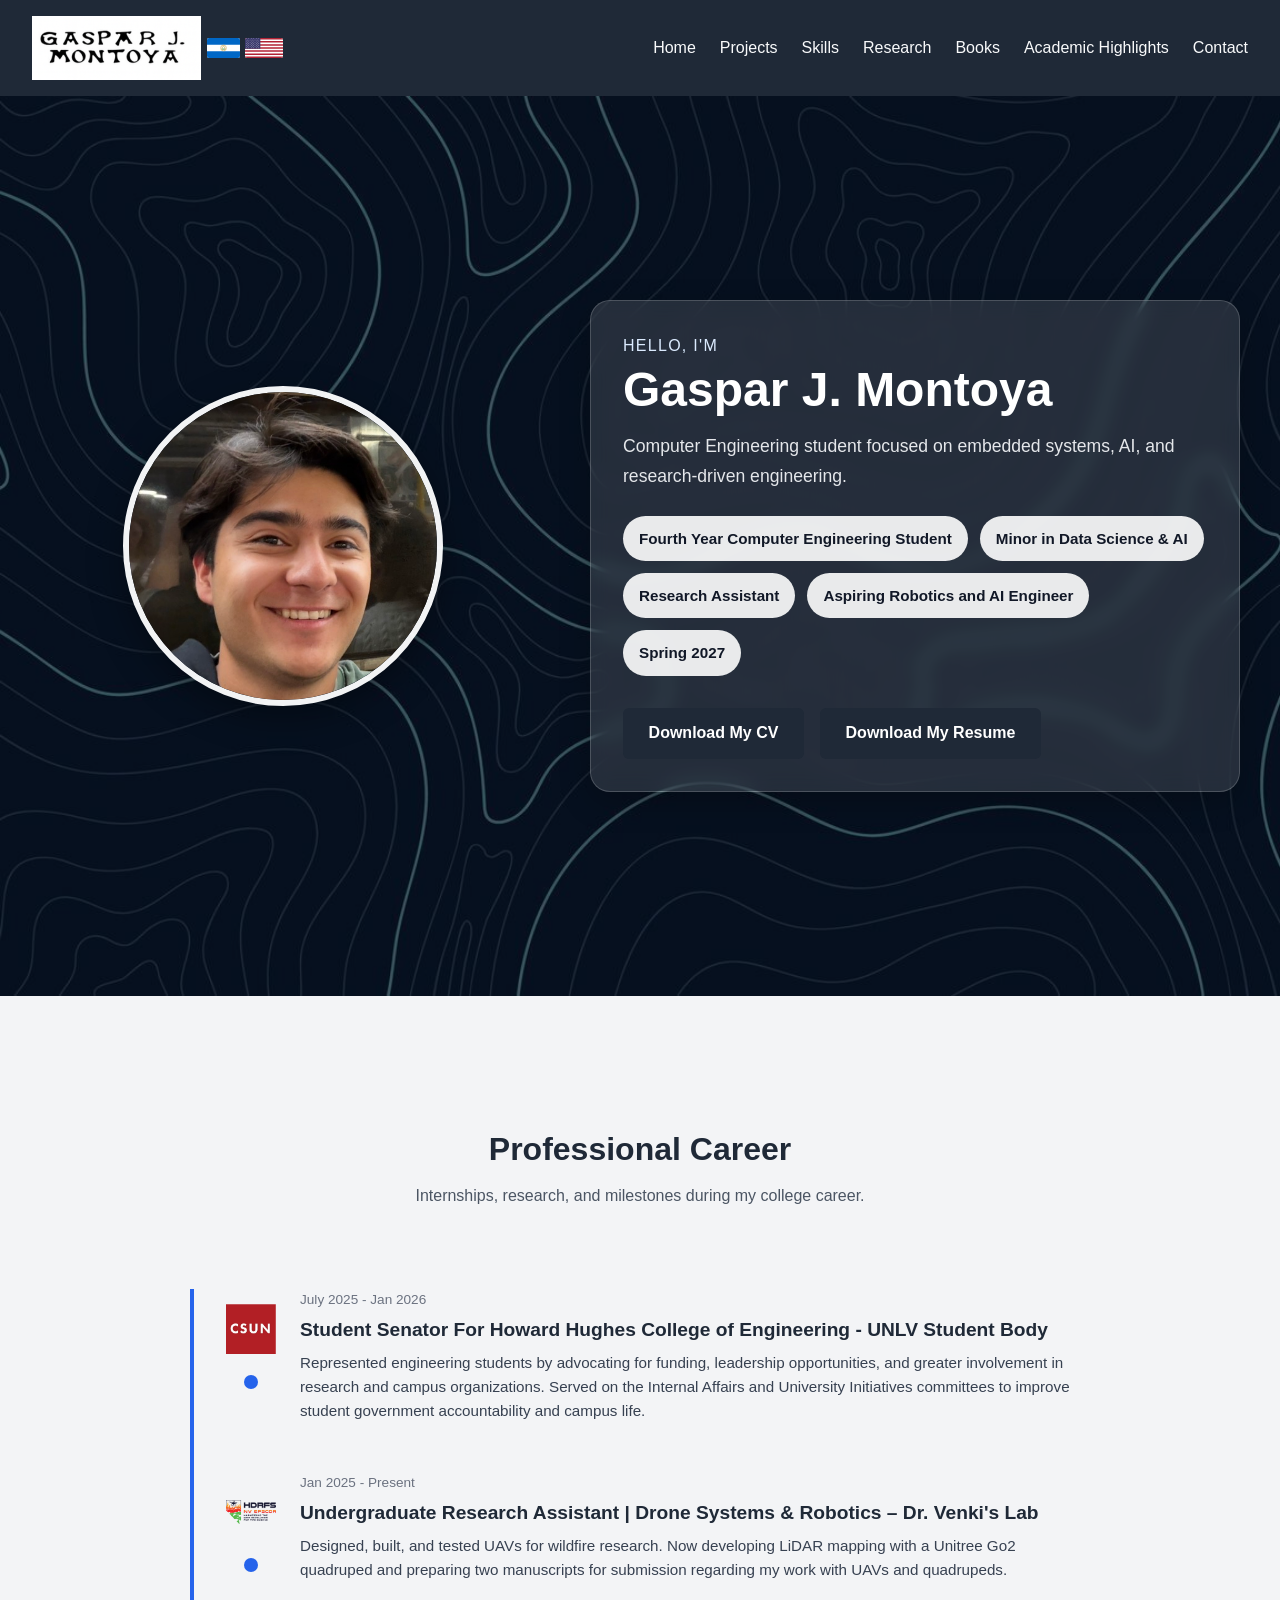
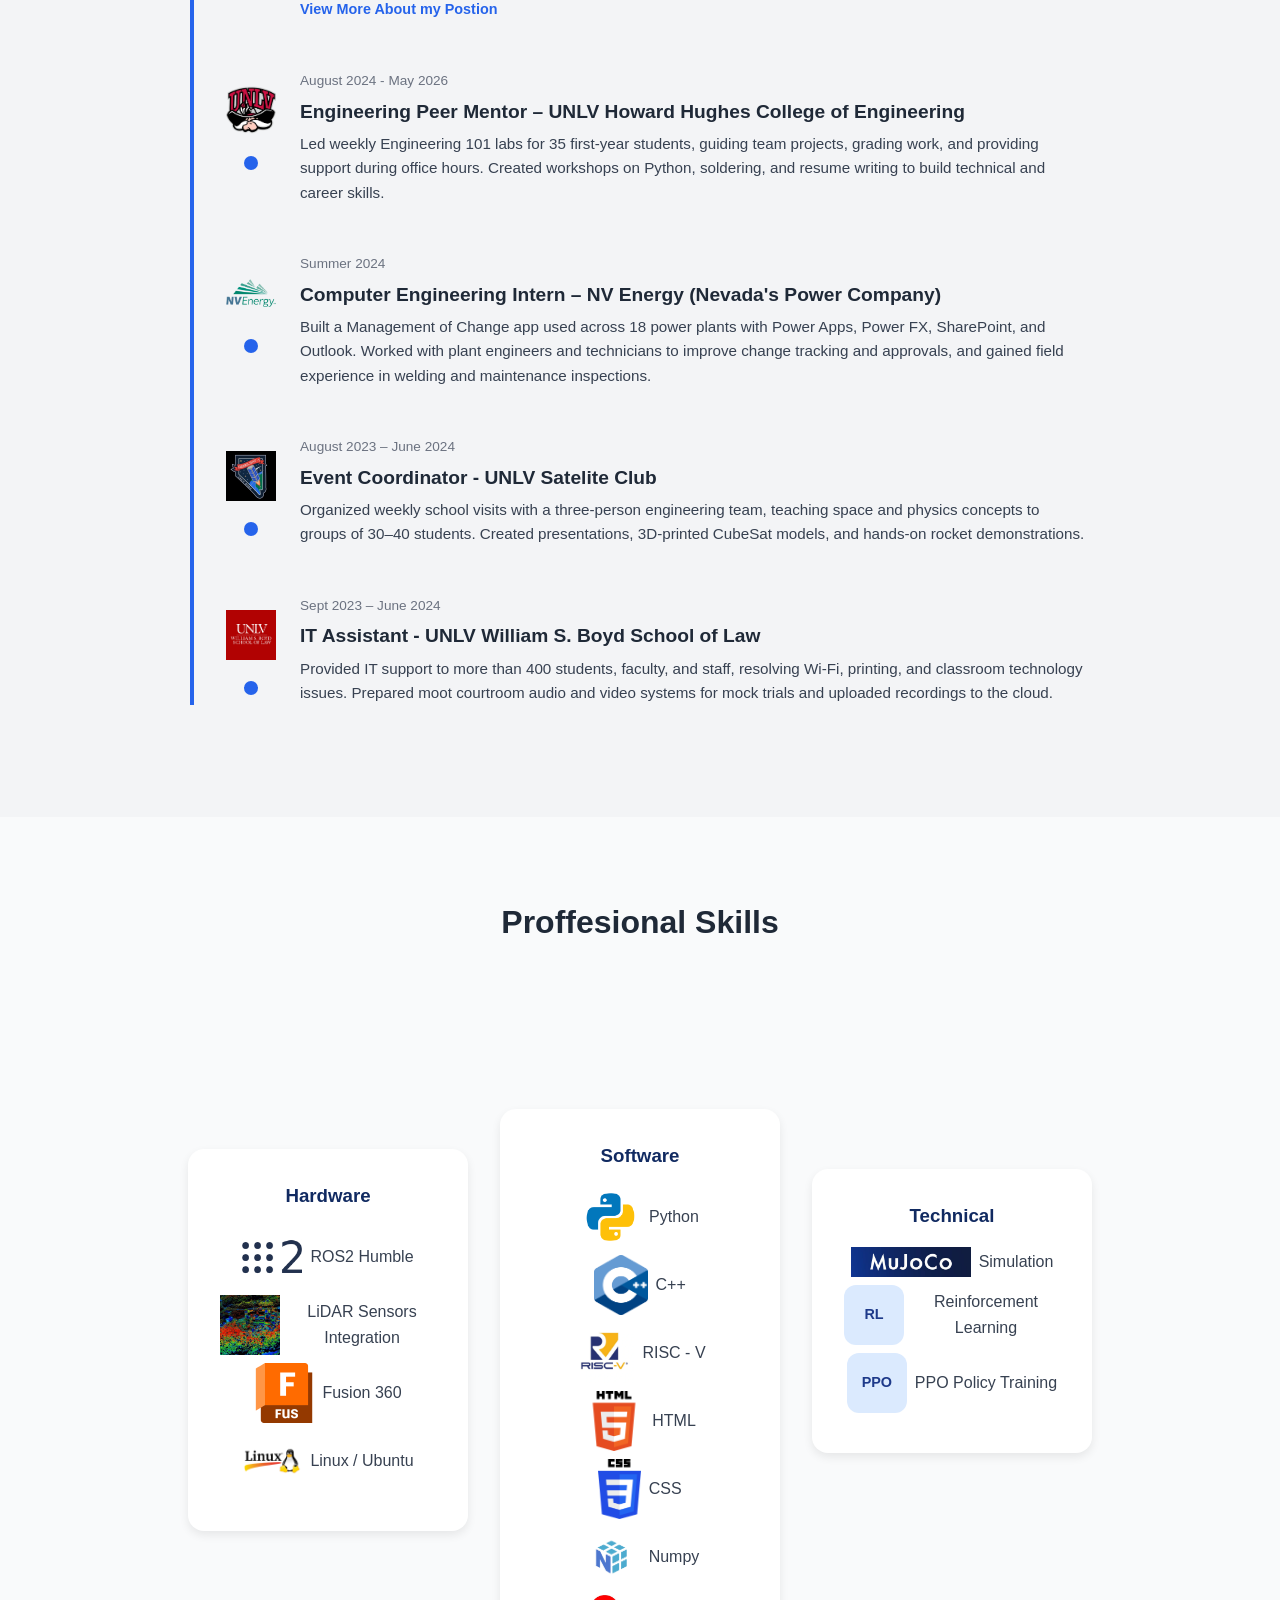
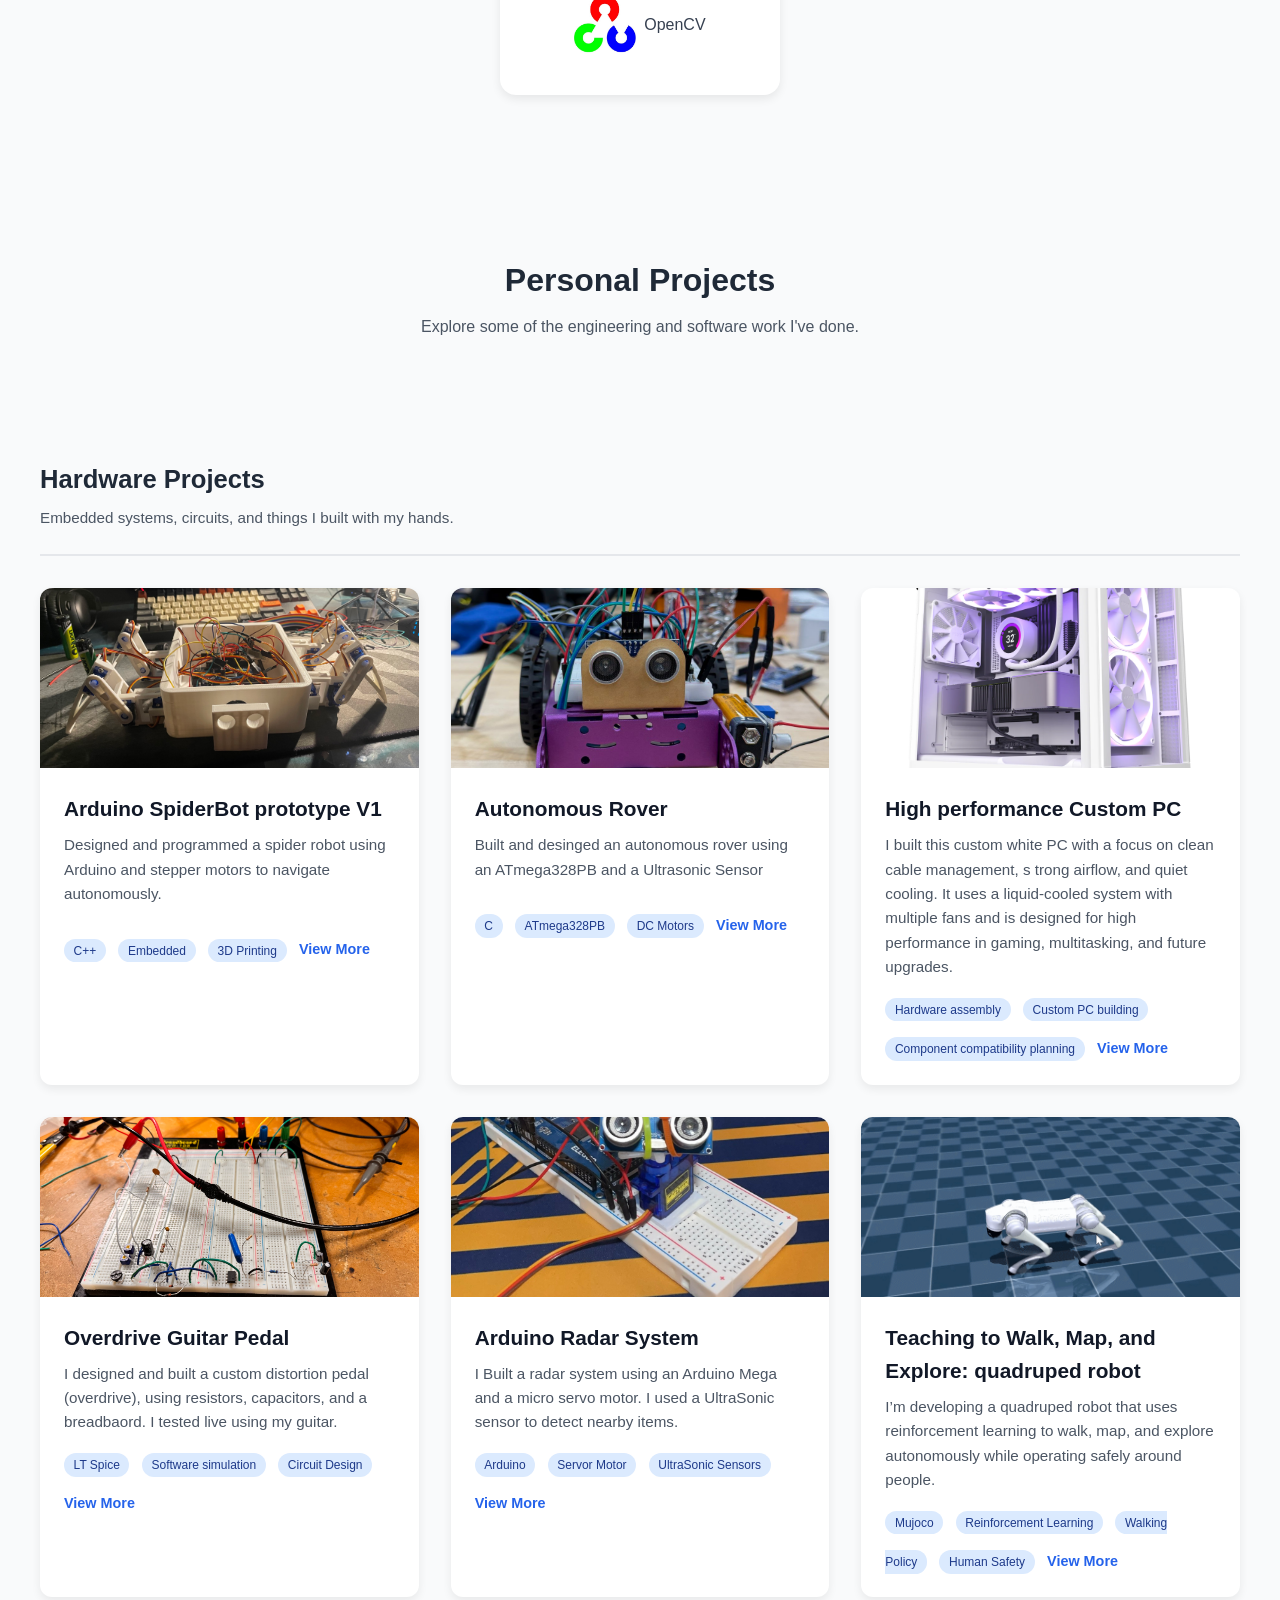
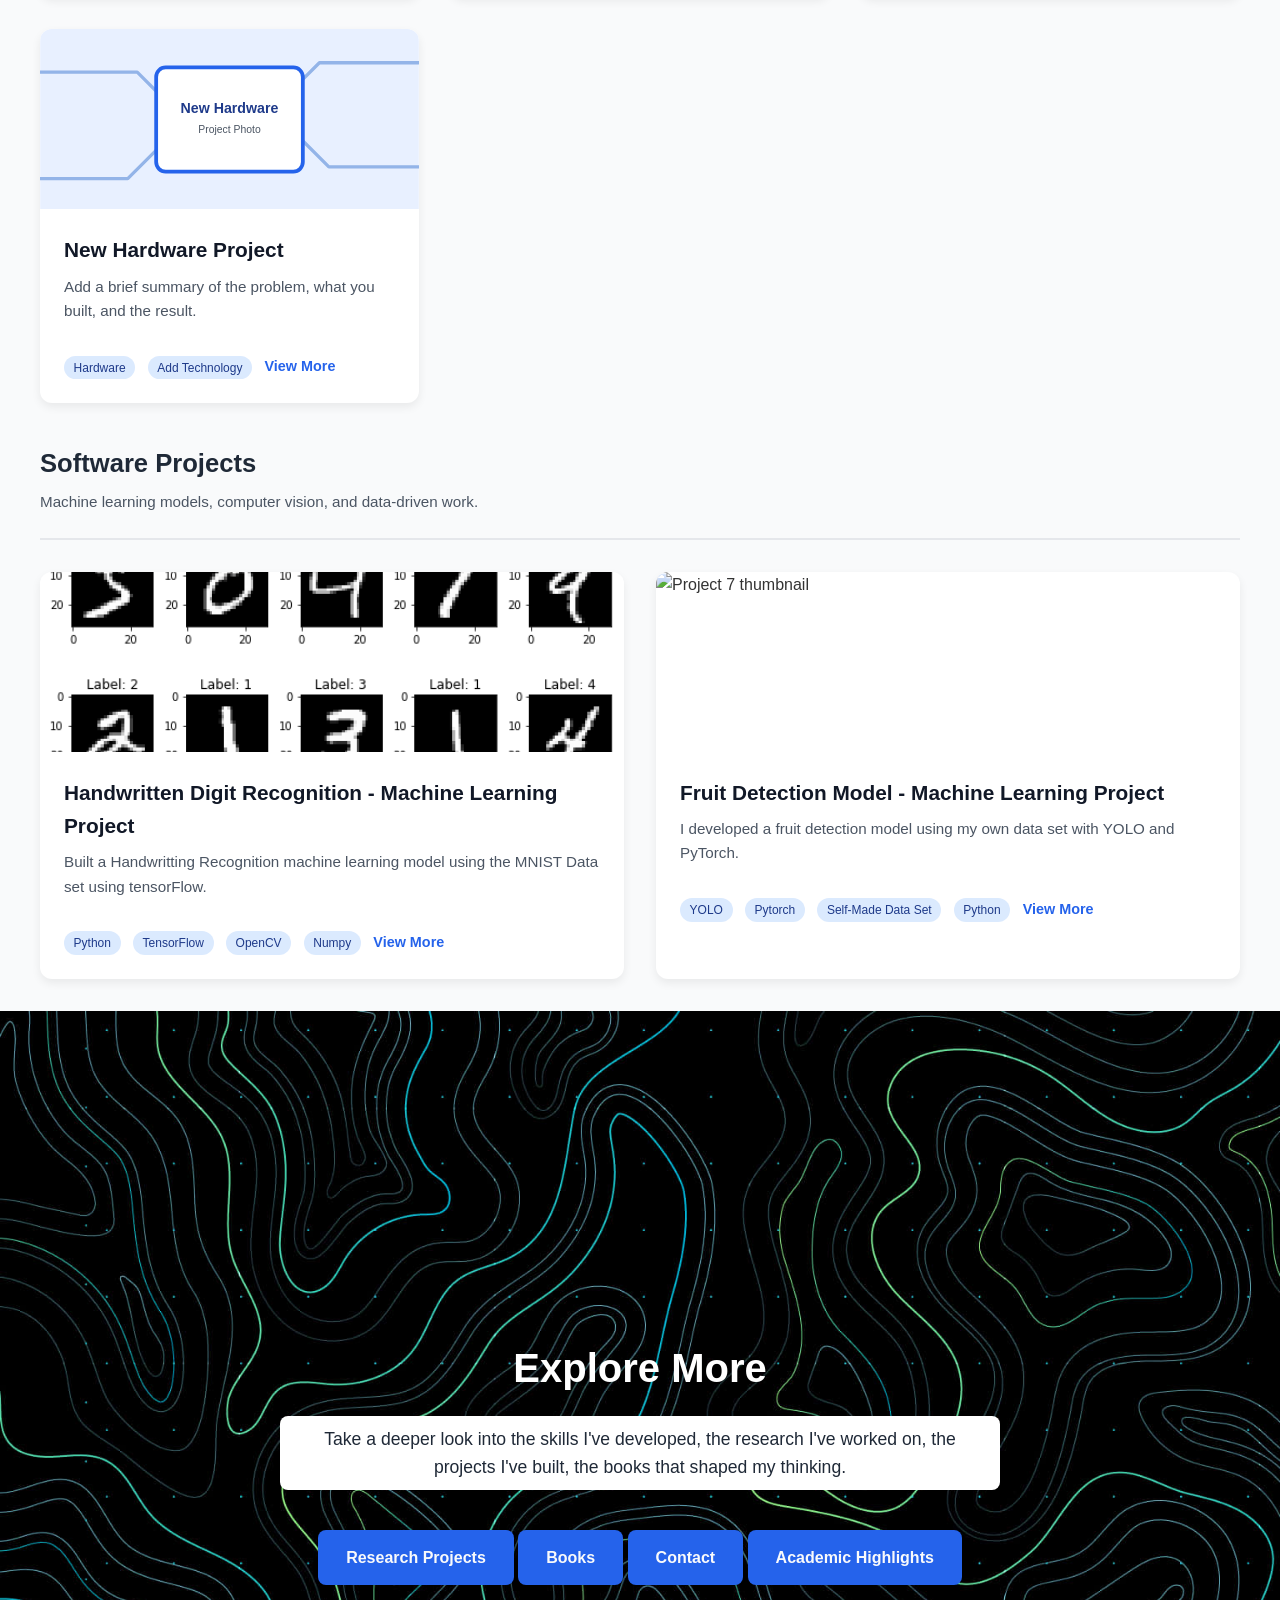
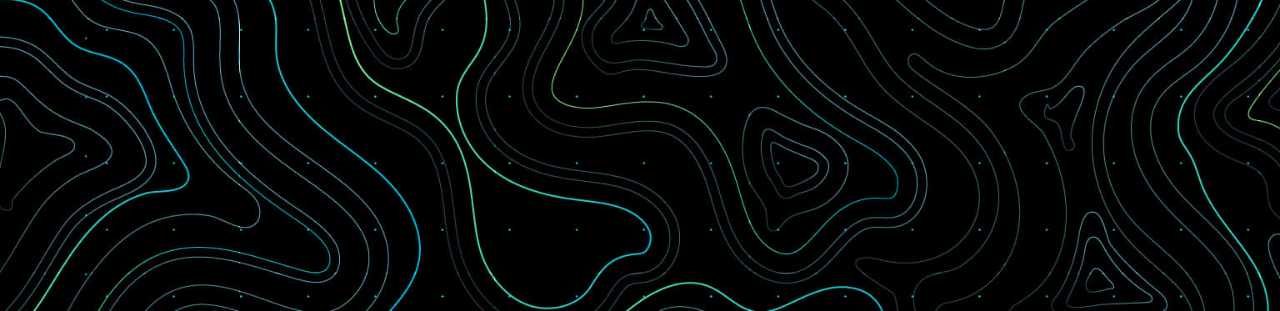
==== commit 1a2c74de: "hhhh project chnages" ====
--- a/website/index.html
+++ b/website/index.html
@@ -5,7 +5,7 @@
     <meta charset="UTF-8" />
     <meta name="viewport" content="width=device-width, initial-scale=1.0" />
     <title>Gaspar Montoya | Portfolio</title>
-    <link rel="stylesheet" href="style.css" />
+    <link rel="stylesheet" href="style.css?v=nav-flags-2" />
     <link rel="icon" type="image/svg+xml" href="assets/favicon.svg" />
     <script src="nav.js" defer></script>
 </head>
@@ -334,6 +334,18 @@
             </div>
         </div>
 
+        <!-- Project 9: replace the title, summary, tags, and thumbnail when ready -->
+        <div class="project-card">
+            <img src="assets/project-placeholder.svg" alt="Placeholder for Project 9 thumbnail" />
+            <div class="card-content">
+                <h3>New Hardware Project</h3>
+                <p>Add a brief summary of the problem, what you built, and the result.</p>
+                <span class="tag">Hardware</span>
+                <span class="tag">Add Technology</span>
+                <a href="project9.html" class="card-link">View More</a>
+            </div>
+        </div>
+
     </div>
 
     <!-- Software Projects -->
--- a/website/style.css
+++ b/website/style.css
@@ -65,7 +65,9 @@
 .navbar .logo {
     display: flex;
     align-items: center;
-    gap: 0.5rem;
+    gap: 0.4rem;
+    flex-wrap: nowrap;
+    white-space: nowrap;
     color: #fff;
     font-size: 1.5rem;
     font-weight: bold;
@@ -73,20 +75,22 @@
 
 .navbar .logo > img {
     width: auto;
-    height: 80px;
-    flex-shrink: 1;
+    height: 64px;
+    flex-shrink: 0;
 }
 
 .nav-flags {
     display: inline-flex;
     align-items: center;
+    flex-direction: row;
+    flex-wrap: nowrap;
     gap: 0.3rem;
     flex-shrink: 0;
 }
 
 .logo .nav-flags img {
     width: auto;
-    height: 22px;
+    height: 20px;
     border-radius: 2px;
 }
 
@@ -94,6 +98,8 @@
     list-style: none;
     display: flex;
     gap: 1.5rem;
+    margin: 0;
+    padding: 0;
     color :#111827
 }
 
@@ -1102,6 +1108,25 @@
   }
 }
 
+@media (min-width: 769px) and (max-width: 980px) {
+  .navbar {
+    padding: 0.75rem 1rem;
+  }
+
+  .navbar .logo > img {
+    height: 50px;
+  }
+
+  .navbar .logo .nav-flags img {
+    height: 17px;
+  }
+
+  .nav-links {
+    gap: 0.75rem;
+    font-size: 0.9rem;
+  }
+}
+
 @media (max-width: 768px) {
 
   /* --- Navbar: collapse the links behind a hamburger --- */
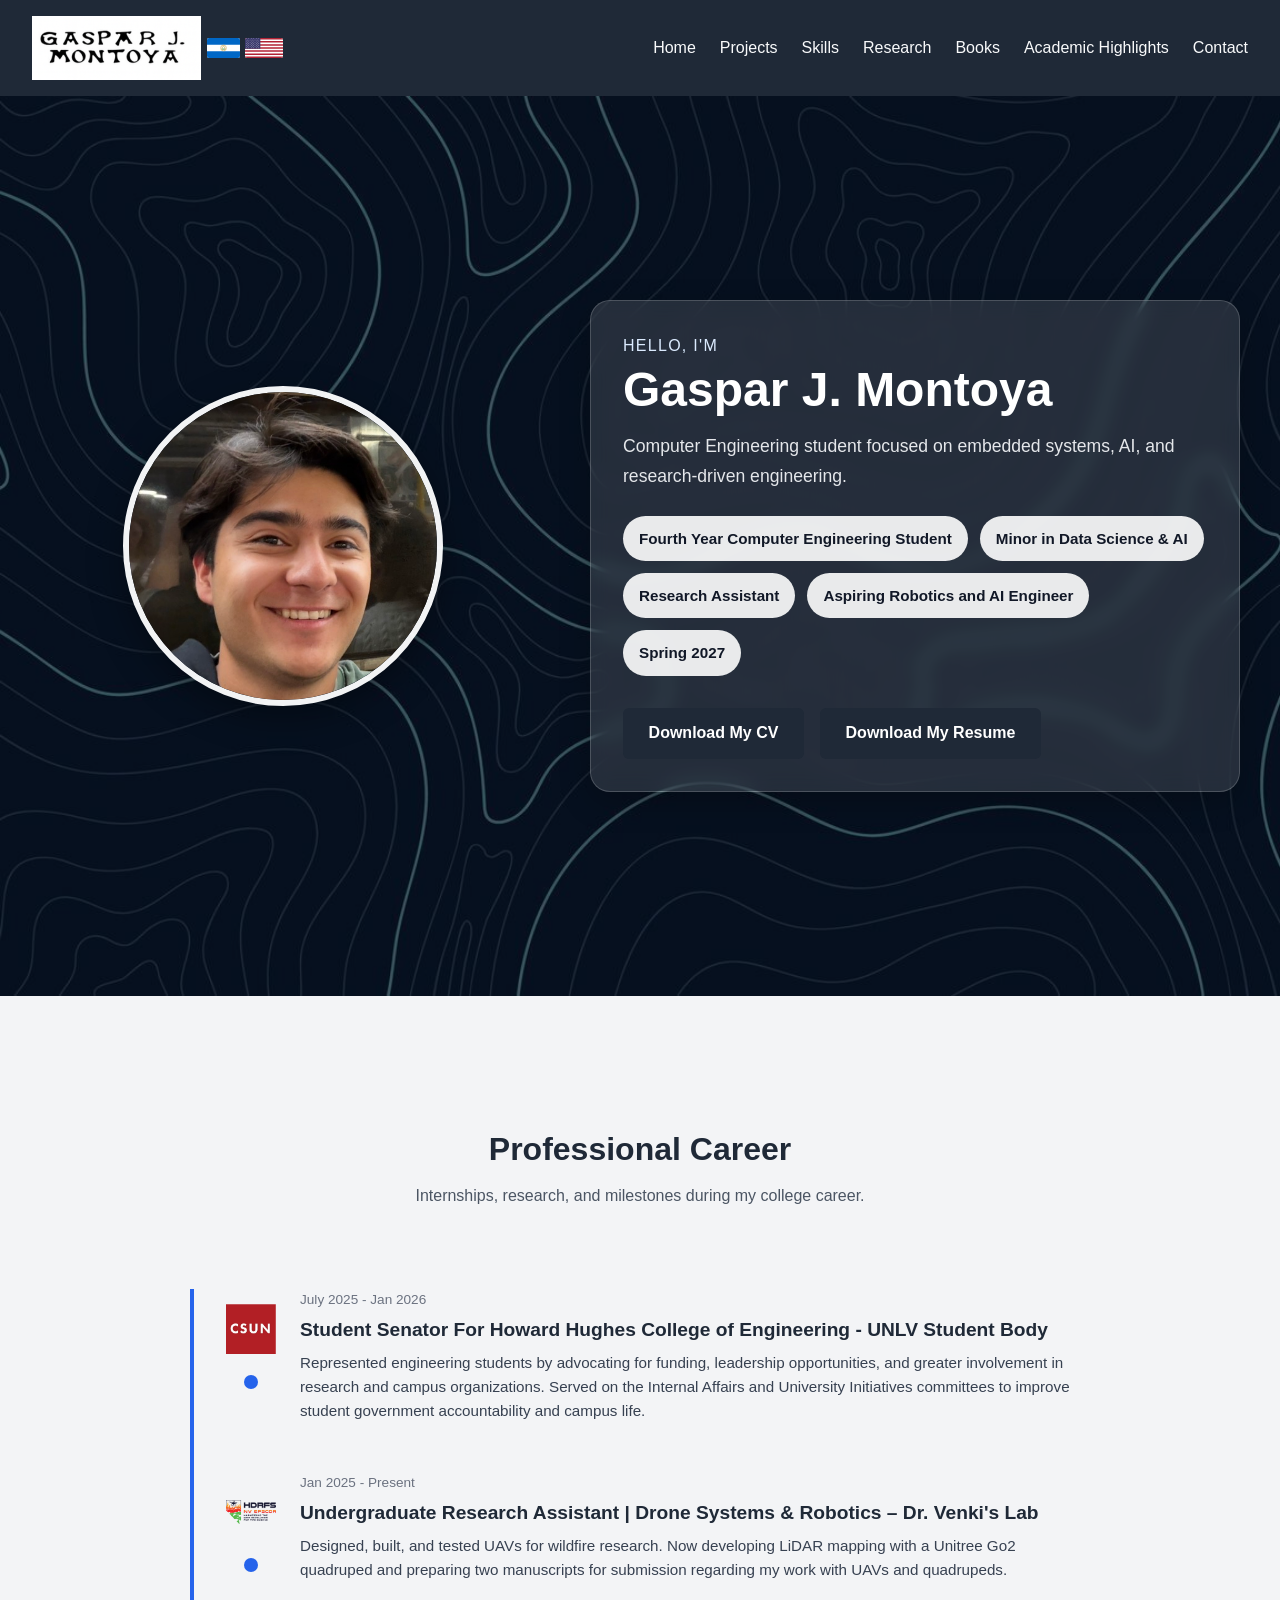
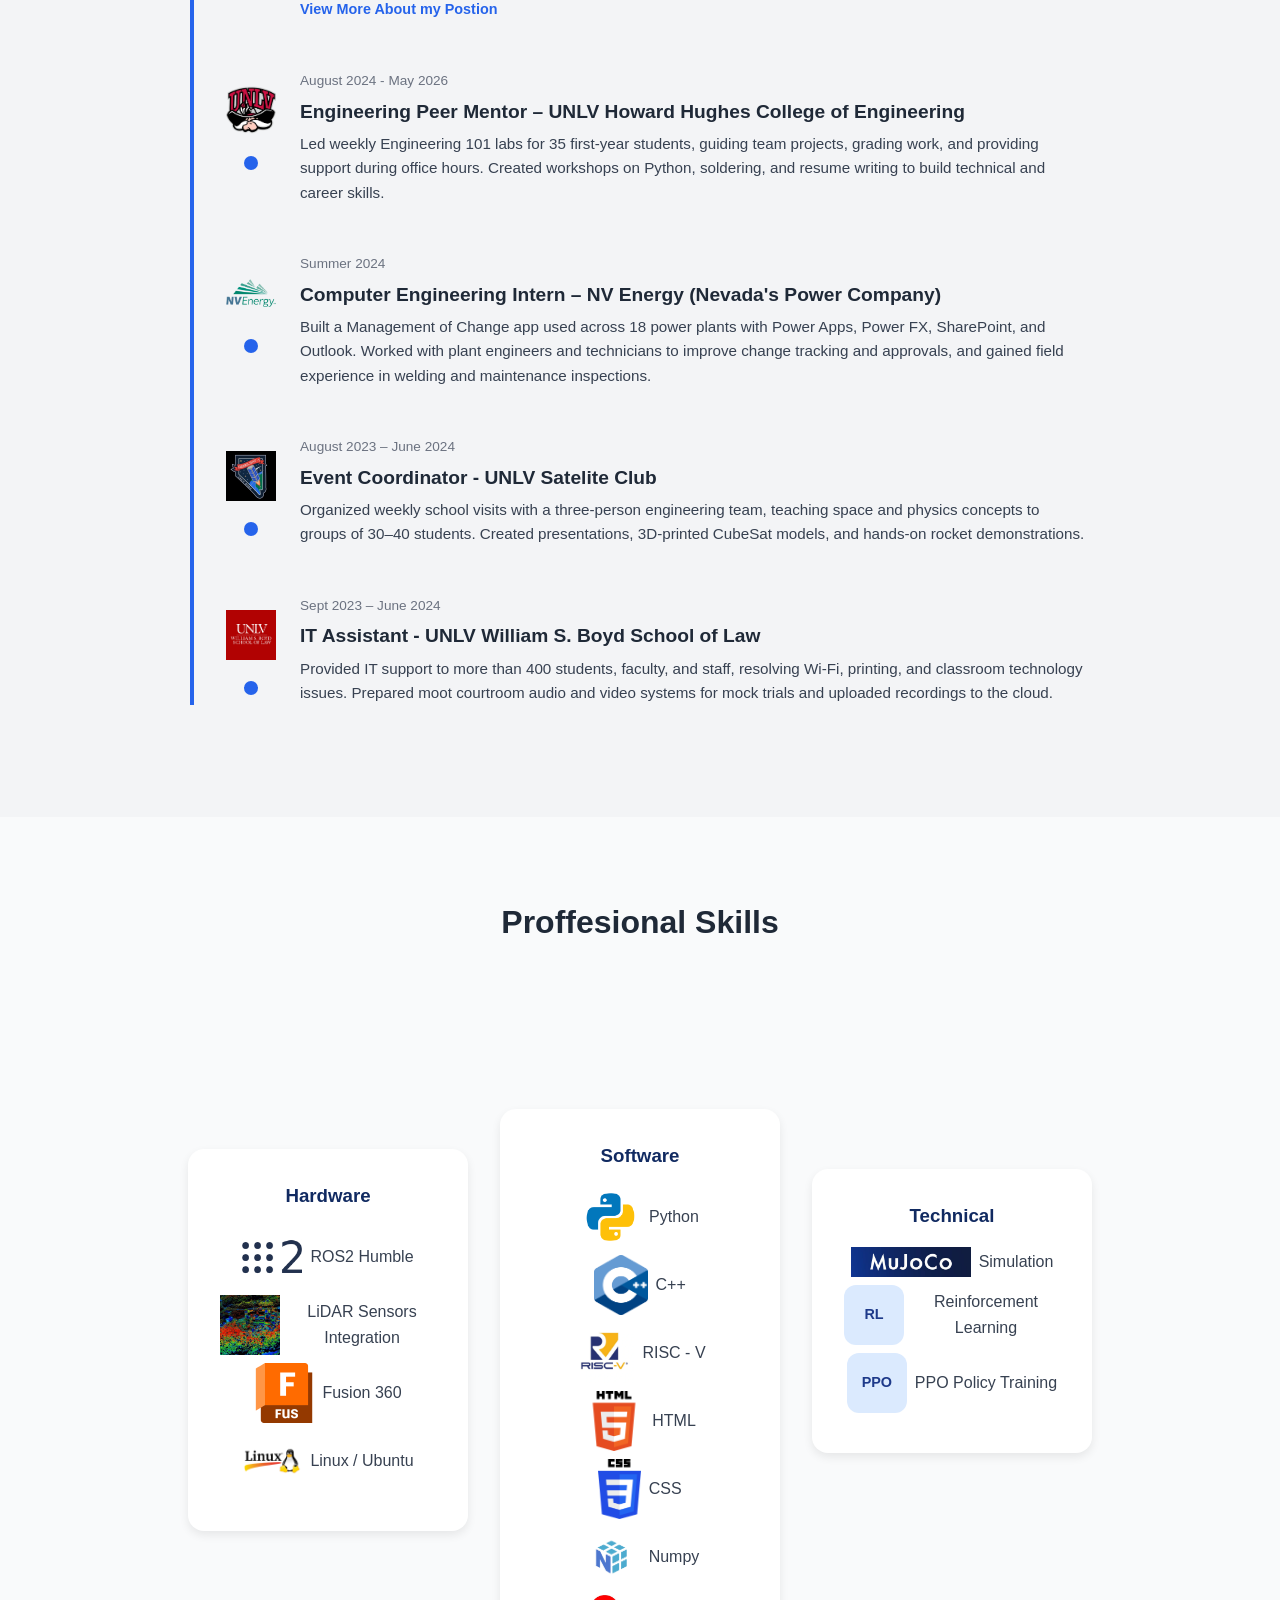
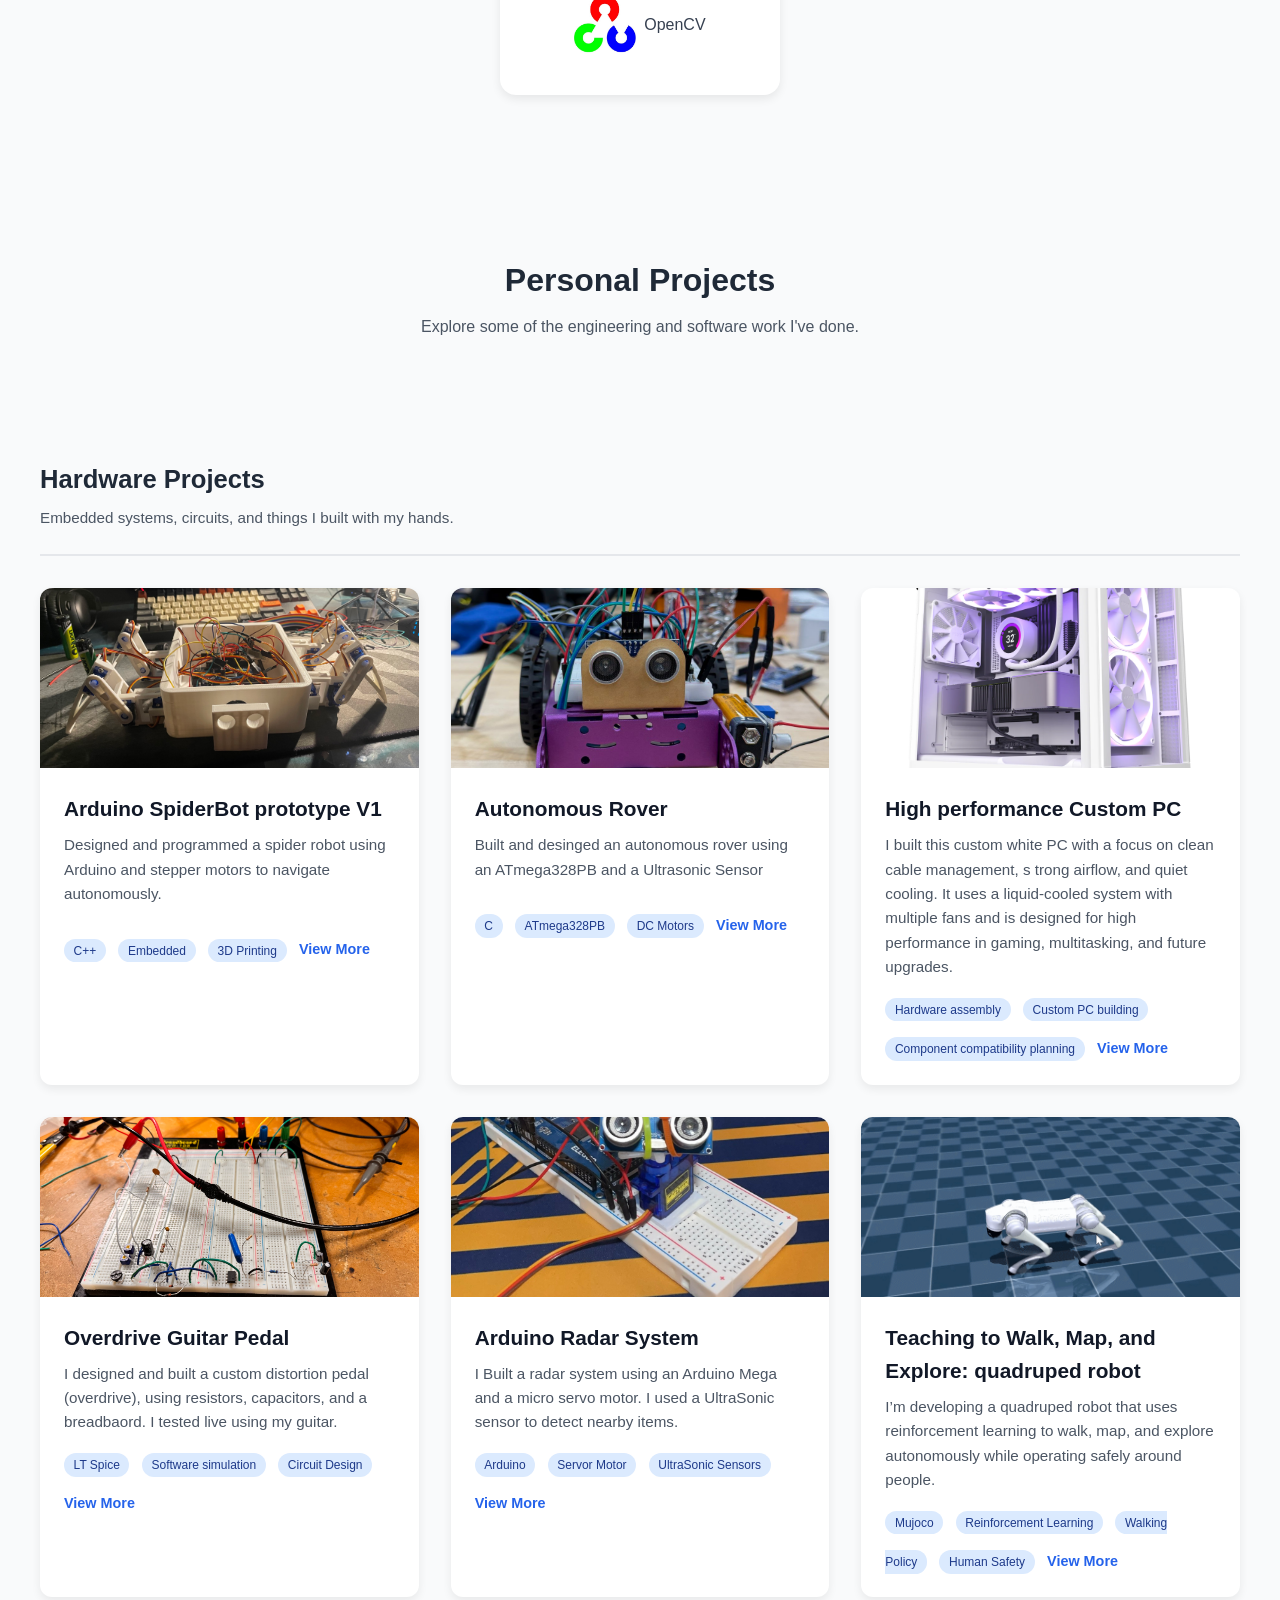
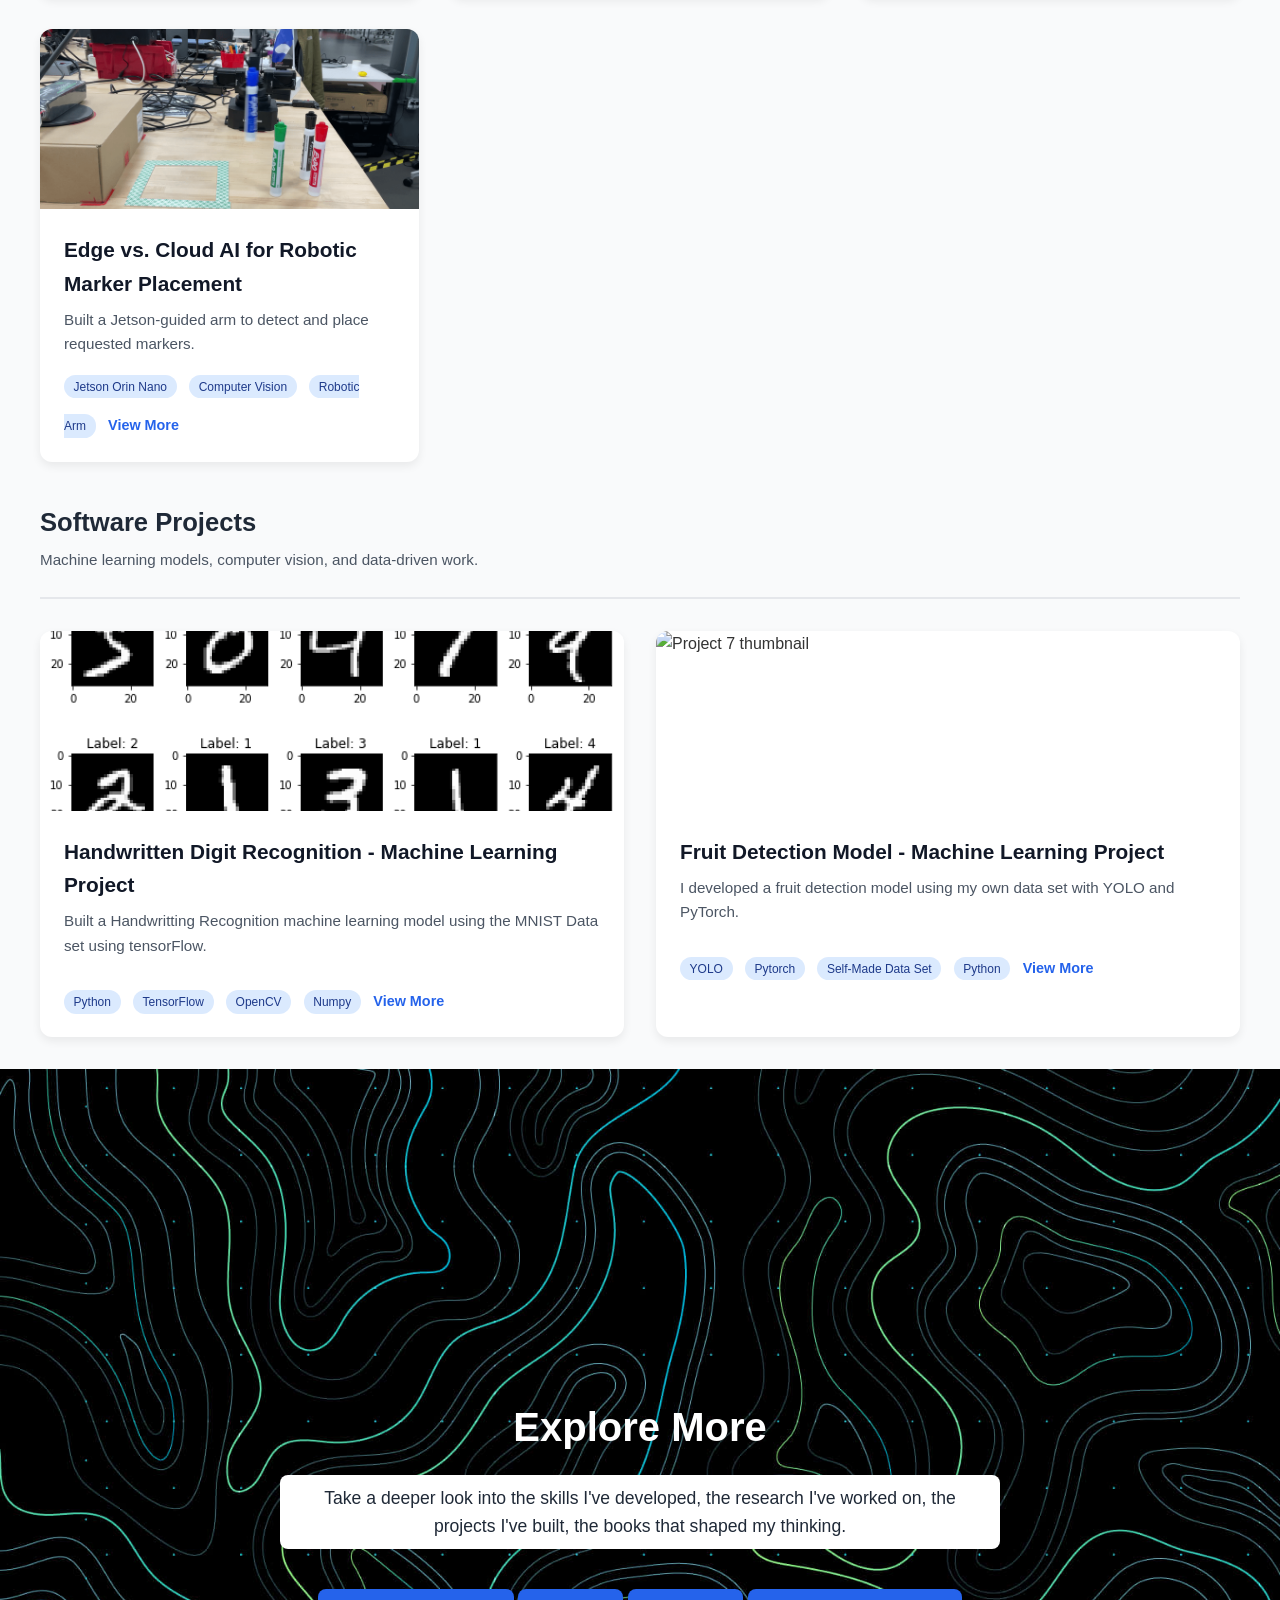
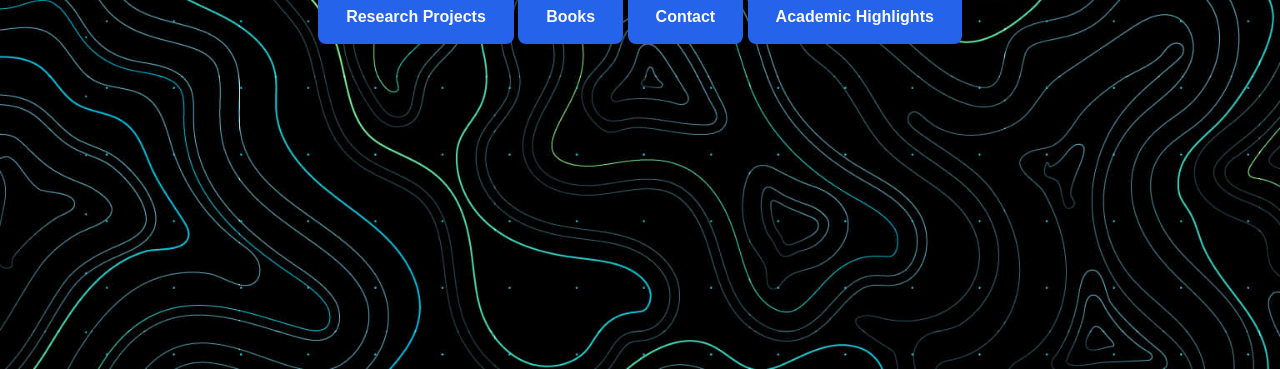
==== commit c542657a: "project 9 changes project 9 changes" ====
--- a/website/index.html
+++ b/website/index.html
@@ -334,14 +334,15 @@
             </div>
         </div>
 
-        <!-- Project 9: replace the title, summary, tags, and thumbnail when ready -->
-        <div class="project-card">
-            <img src="assets/project-placeholder.svg" alt="Placeholder for Project 9 thumbnail" />
-            <div class="card-content">
-                <h3>New Hardware Project</h3>
-                <p>Add a brief summary of the problem, what you built, and the result.</p>
-                <span class="tag">Hardware</span>
-                <span class="tag">Add Technology</span>
+        <!-- Project 9 -->
+        <div class="project-card">
+            <img src="assets/robotic_arm_thumbnail.gif" alt="Robotic arm and detected red, blue, and black markers" />
+            <div class="card-content">
+                <h3>Edge vs. Cloud AI for Robotic Marker Placement</h3>
+                <p>Built a Jetson-guided arm to detect and place requested markers.</p>
+                <span class="tag">Jetson Orin Nano</span>
+                <span class="tag">Computer Vision</span>
+                <span class="tag">Robotic Arm</span>
                 <a href="project9.html" class="card-link">View More</a>
             </div>
         </div>
--- a/website/style.css
+++ b/website/style.css
@@ -702,6 +702,22 @@
     box-shadow: 0 4px 10px rgba(0, 0, 0, 0.1);
 }
 
+.media-item-wide {
+    grid-column: 1 / -1;
+}
+
+.media-item-wide img {
+    max-height: none;
+    object-fit: contain;
+}
+
+.media-item-wide video {
+    max-height: none;
+    aspect-ratio: 16 / 9;
+    object-fit: contain;
+    background: #000;
+}
+
 
 /* last section */
 .section-break {
